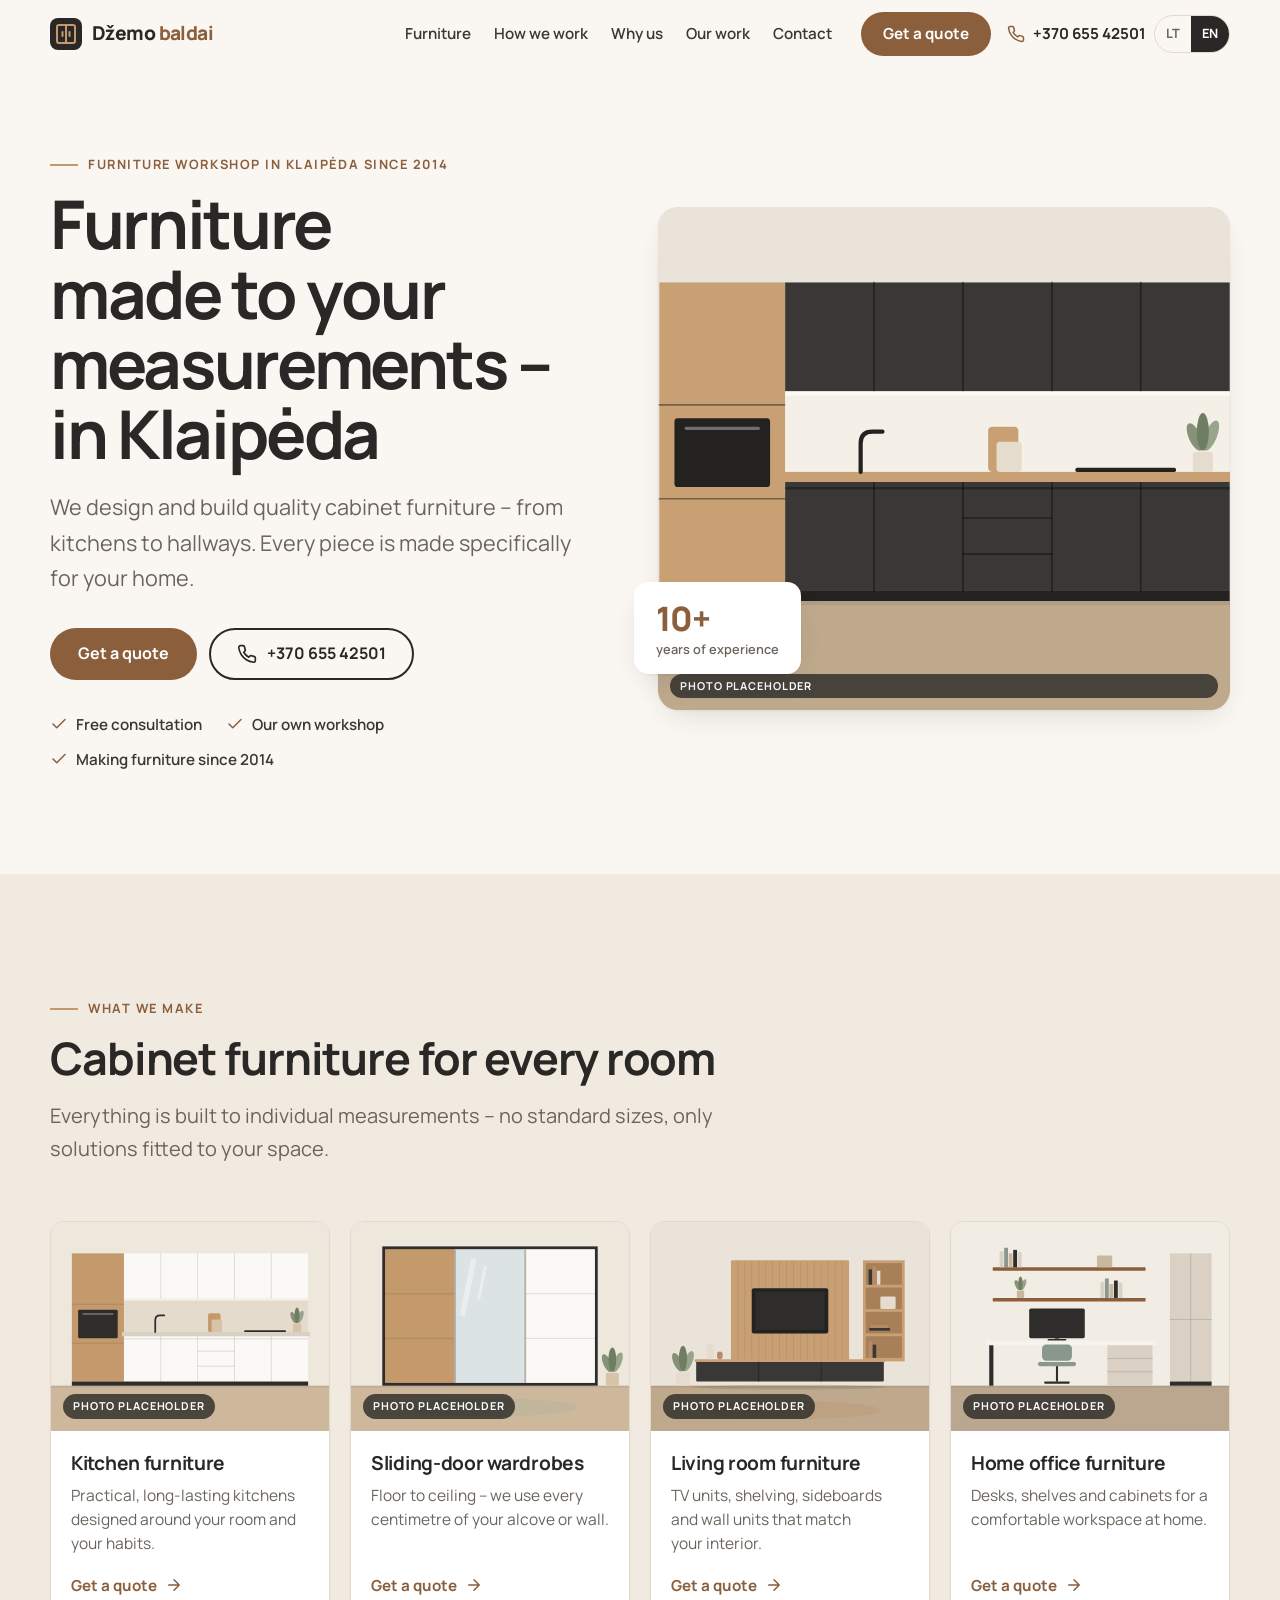
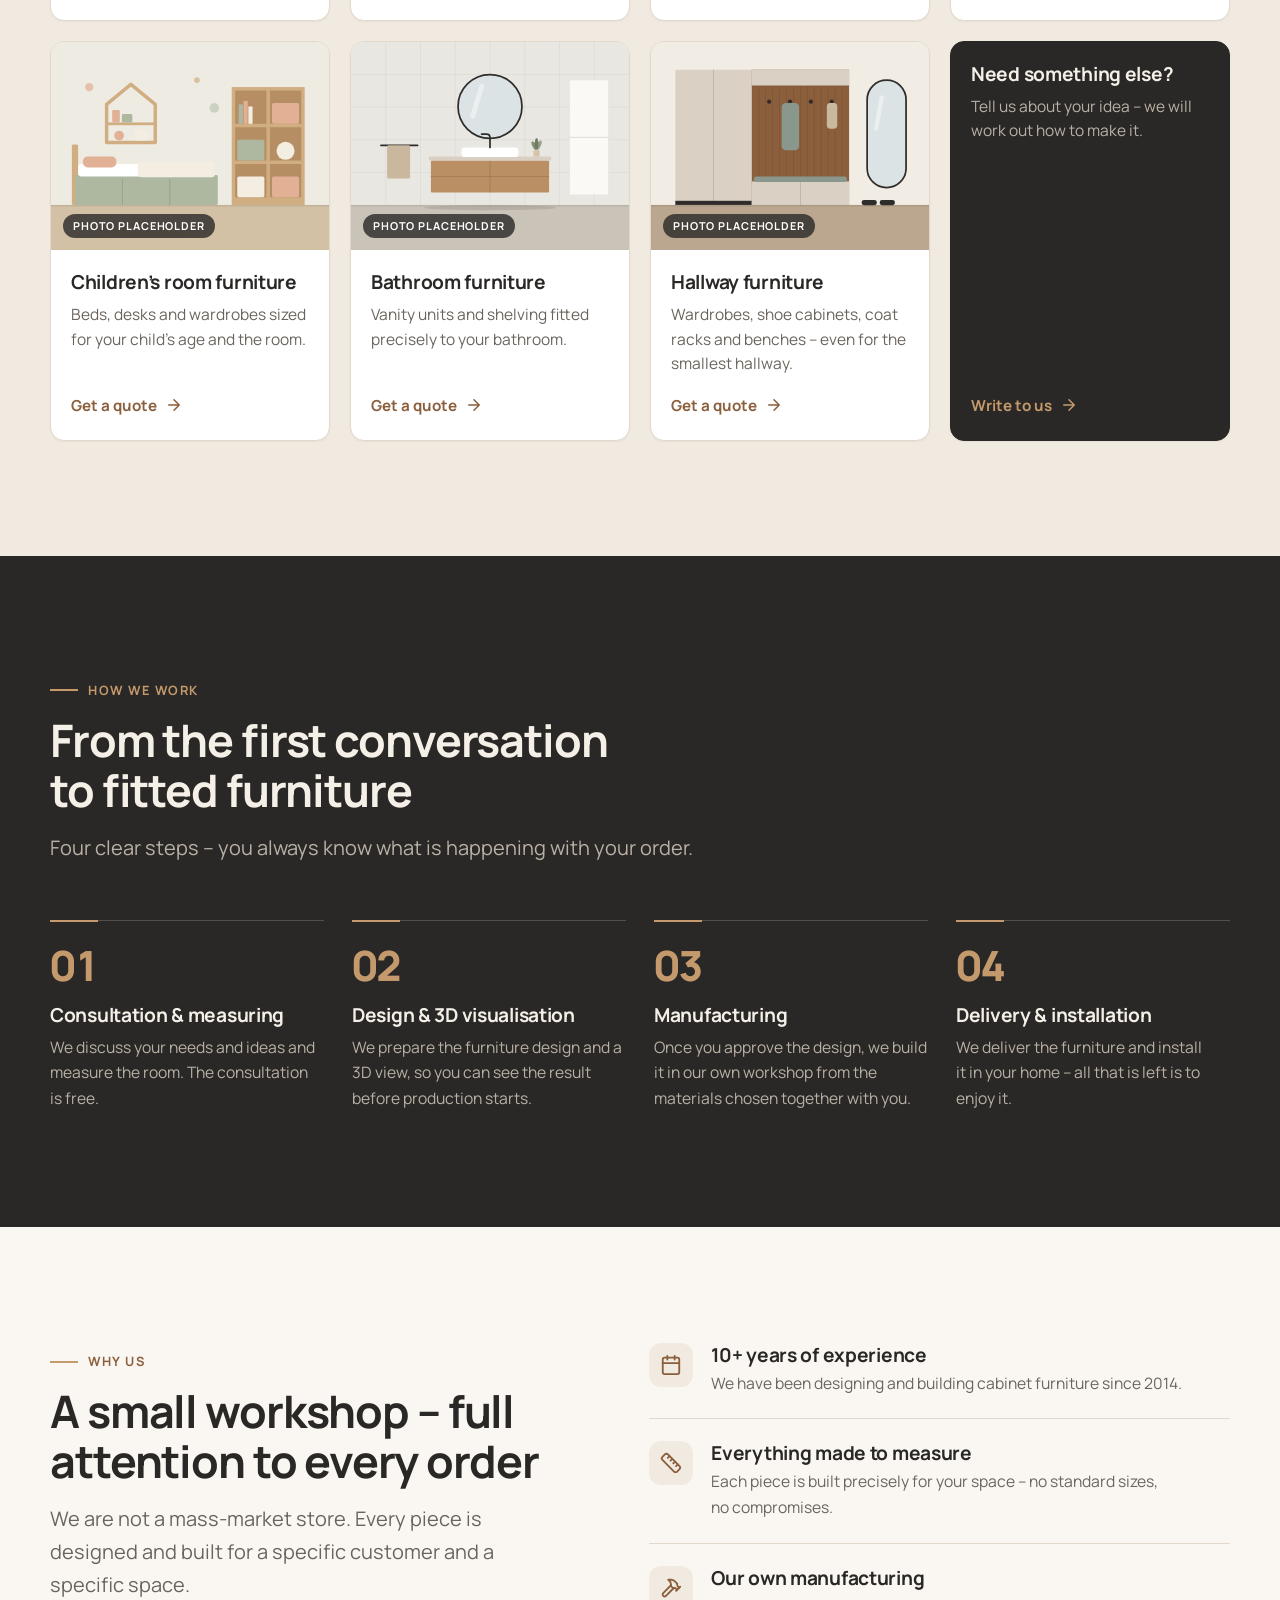
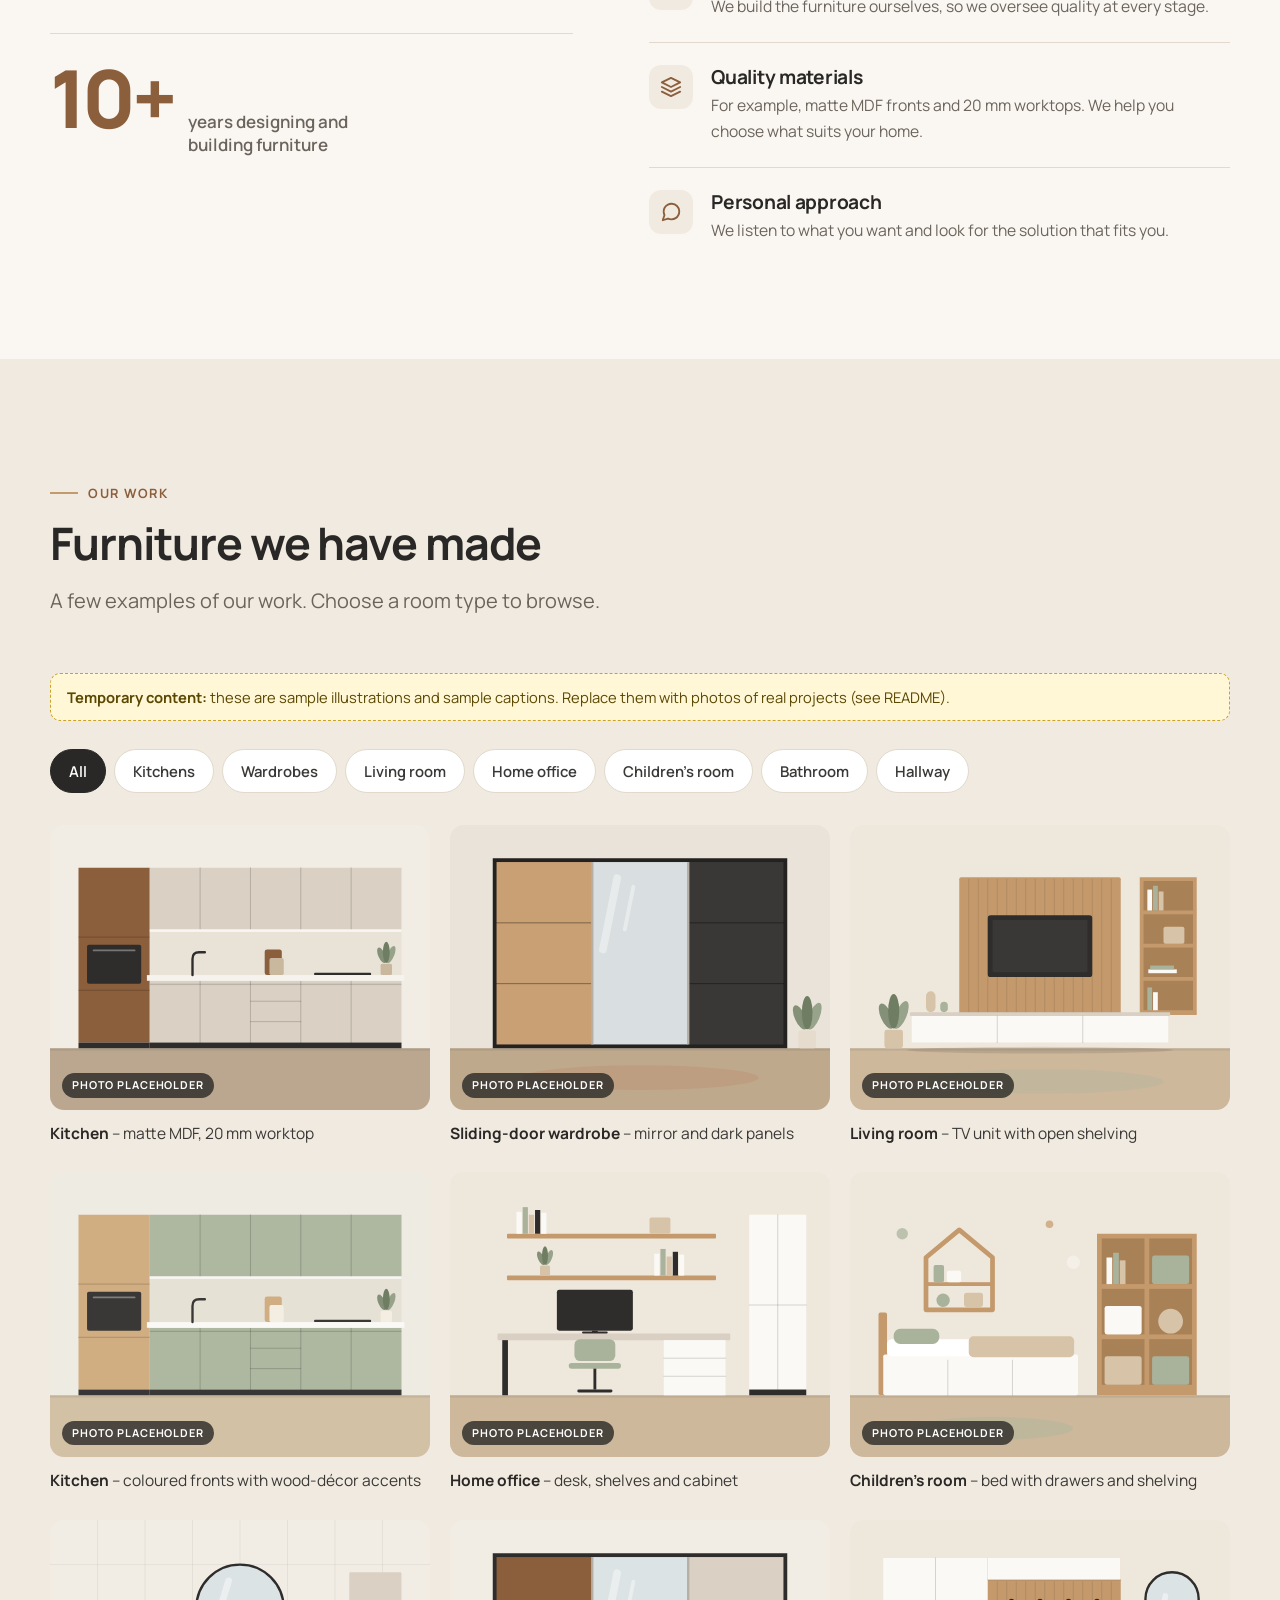
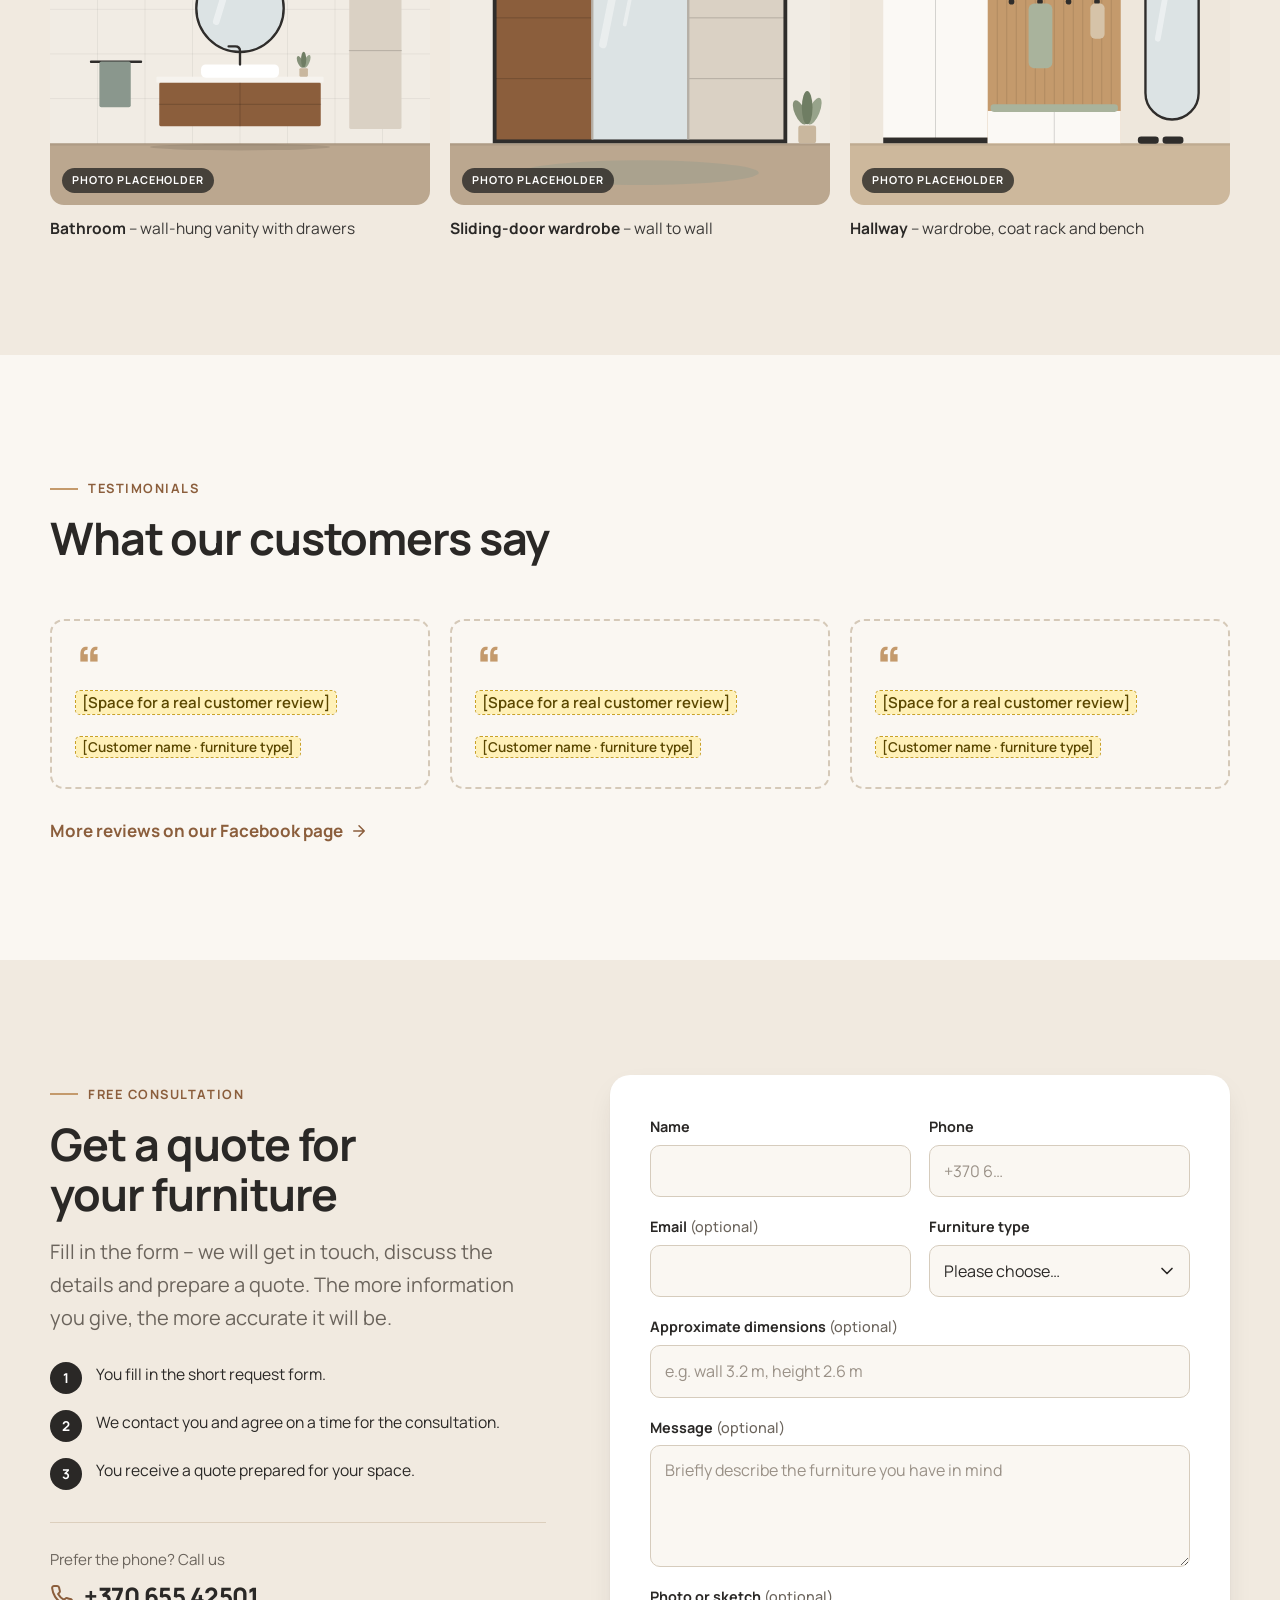
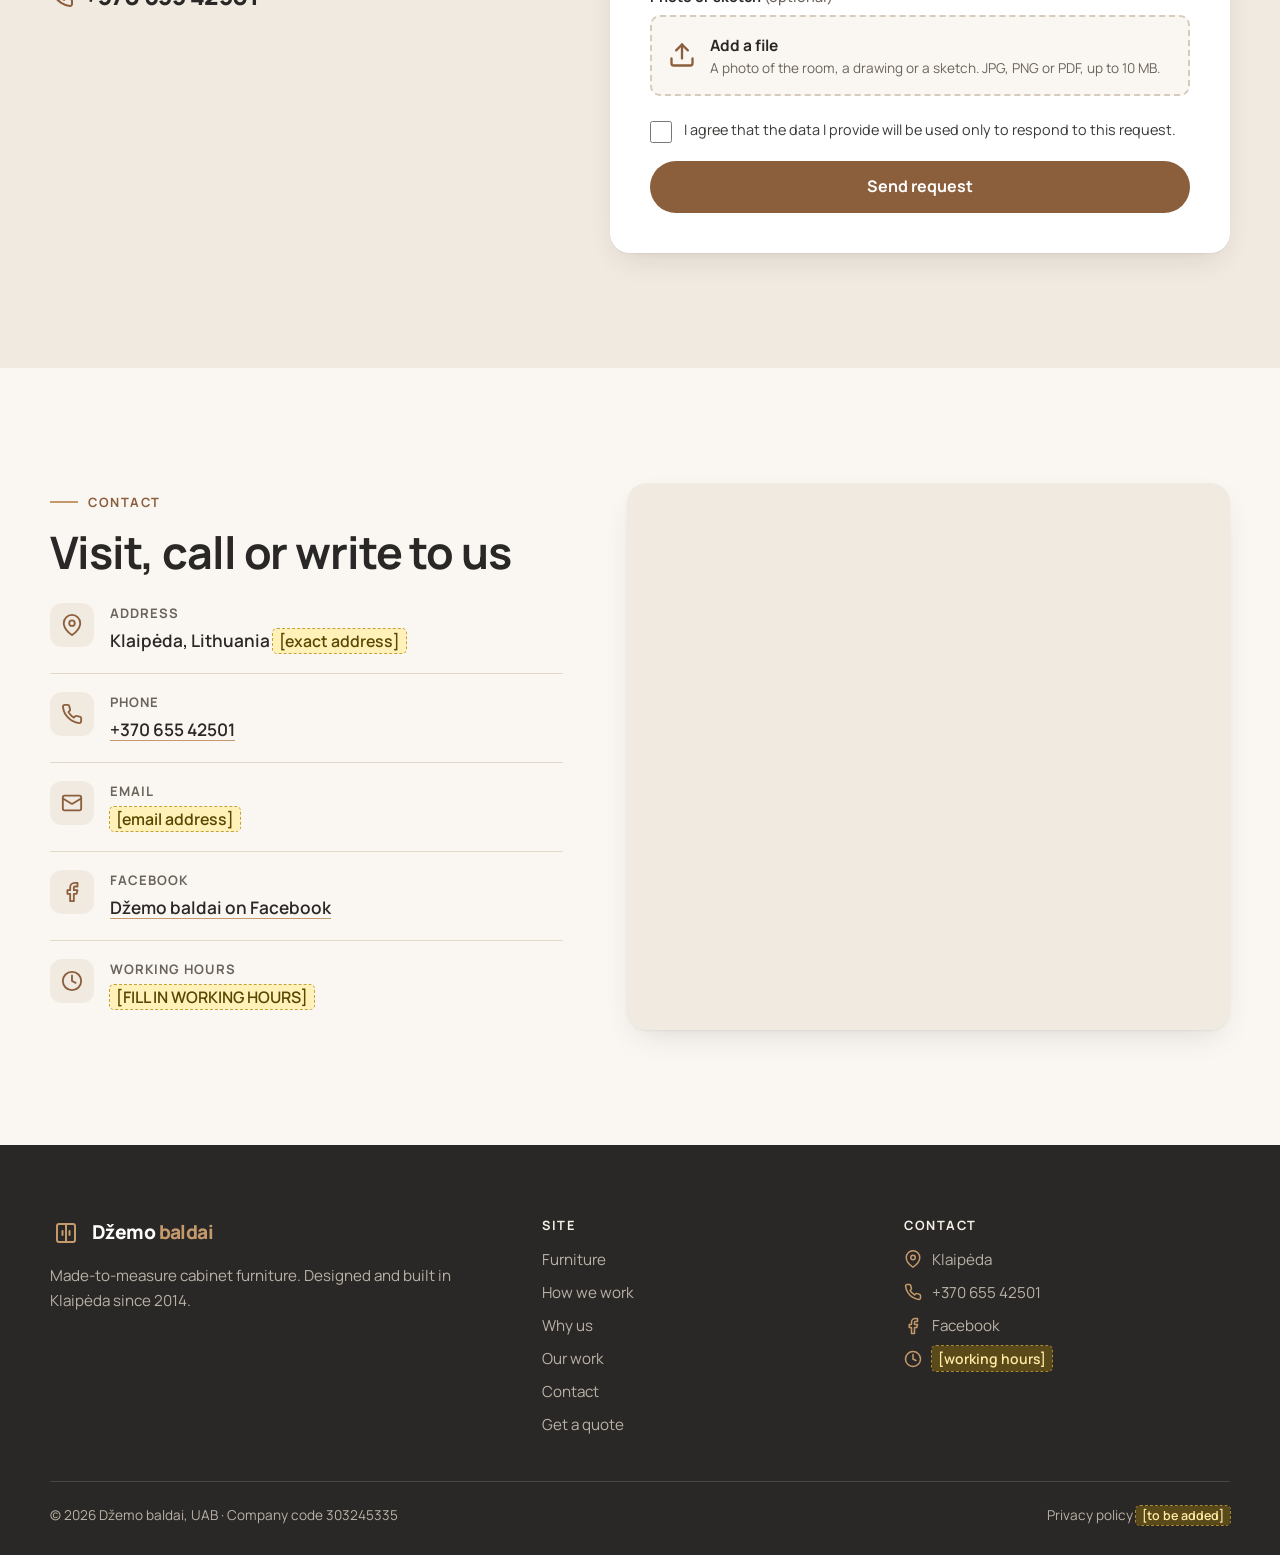
==== en/index.html @ 510f3b21 "Add Džemo baldai website (LT + EN) Static one-page site: hero, furniture categories, process, galler" ====
<!doctype html>
<html lang="en">
<head>
  <meta charset="utf-8">
  <meta name="viewport" content="width=device-width, initial-scale=1, viewport-fit=cover">
  <title>Džemo baldai – custom-made furniture in Klaipėda</title>
  <meta name="description" content="We design and build made-to-measure cabinet furniture in Klaipėda, Lithuania, since 2014: kitchens, sliding-door wardrobes and more. Free consultation.">
  <meta name="keywords" content="custom furniture Klaipėda, made-to-measure furniture Klaipėda, kitchen furniture Klaipėda, sliding-door wardrobes, cabinet furniture Lithuania, Džemo baldai">
  <meta name="theme-color" content="#faf7f2">
  <meta name="format-detection" content="telephone=no">

  <!-- TODO: turint domeną, atkomentuokite ir įrašykite tikrą adresą:
  <link rel="canonical" href="https://www.JUSU-DOMENAS.lt/en/">
  <link rel="alternate" hreflang="lt" href="https://www.JUSU-DOMENAS.lt/">
  <link rel="alternate" hreflang="en" href="https://www.JUSU-DOMENAS.lt/en/">
  <meta property="og:url" content="https://www.JUSU-DOMENAS.lt/en/">
  <meta property="og:image" content="https://www.JUSU-DOMENAS.lt/assets/img/og.jpg">
  -->
  <meta property="og:type" content="website">
  <meta property="og:locale" content="en_GB">
  <meta property="og:site_name" content="Džemo baldai">
  <meta property="og:title" content="Džemo baldai – custom-made furniture in Klaipėda">
  <meta property="og:description" content="We design and build made-to-measure cabinet furniture in Klaipėda, Lithuania, since 2014: kitchens, sliding-door wardrobes and more. Free consultation.">

  <link rel="icon" href="../favicon.svg" type="image/svg+xml">
  <link rel="preload" href="../assets/fonts/manrope-latin-wght-normal.woff2" as="font" type="font/woff2" crossorigin>
  <link rel="stylesheet" href="../assets/css/style.css">

  <script type="application/ld+json">
{
  "@context": "https://schema.org",
  "@type": "LocalBusiness",
  "name": "Džemo baldai",
  "legalName": "Džemo baldai, UAB",
  "description": "We design and build made-to-measure cabinet furniture in Klaipėda, Lithuania, since 2014: kitchens, sliding-door wardrobes and more. Free consultation.",
  "foundingDate": "2014",
  "telephone": "+37065542501",
  "address": {
    "@type": "PostalAddress",
    "addressLocality": "Klaipėda",
    "addressCountry": "LT"
  },
  "areaServed": "Klaipėda",
  "sameAs": [
    "https://www.facebook.com/FACEBOOK-PUSLAPIS"
  ]
}
  </script>
</head>
<body>
<a class="skip-link" href="#turinys">Skip to content</a>
<svg width="0" height="0" style="position:absolute" aria-hidden="true">
  <symbol id="i-phone" viewBox="0 0 24 24" fill="none" stroke="currentColor" stroke-width="2" stroke-linecap="round" stroke-linejoin="round"><path d="M22 16.92v3a2 2 0 0 1-2.18 2 19.79 19.79 0 0 1-8.63-3.07 19.5 19.5 0 0 1-6-6 19.79 19.79 0 0 1-3.07-8.67A2 2 0 0 1 4.11 2h3a2 2 0 0 1 2 1.72 12.84 12.84 0 0 0 .7 2.81 2 2 0 0 1-.45 2.11L8.09 9.91a16 16 0 0 0 6 6l1.27-1.27a2 2 0 0 1 2.11-.45 12.84 12.84 0 0 0 2.81.7A2 2 0 0 1 22 16.92z"/></symbol>
  <symbol id="i-arrow" viewBox="0 0 24 24" fill="none" stroke="currentColor" stroke-width="2" stroke-linecap="round" stroke-linejoin="round"><path d="M5 12h14M12 5l7 7-7 7"/></symbol>
  <symbol id="i-check" viewBox="0 0 24 24" fill="none" stroke="currentColor" stroke-width="2" stroke-linecap="round" stroke-linejoin="round"><path d="M20 6 9 17l-5-5"/></symbol>
  <symbol id="i-menu" viewBox="0 0 24 24" fill="none" stroke="currentColor" stroke-width="2" stroke-linecap="round" stroke-linejoin="round"><path d="M3 6h18M3 12h18M3 18h18"/></symbol>
  <symbol id="i-close" viewBox="0 0 24 24" fill="none" stroke="currentColor" stroke-width="2" stroke-linecap="round" stroke-linejoin="round"><path d="M18 6 6 18M6 6l12 12"/></symbol>
  <symbol id="i-pin" viewBox="0 0 24 24" fill="none" stroke="currentColor" stroke-width="2" stroke-linecap="round" stroke-linejoin="round"><path d="M21 10c0 7-9 13-9 13s-9-6-9-13a9 9 0 0 1 18 0z"/><circle cx="12" cy="10" r="3"/></symbol>
  <symbol id="i-clock" viewBox="0 0 24 24" fill="none" stroke="currentColor" stroke-width="2" stroke-linecap="round" stroke-linejoin="round"><circle cx="12" cy="12" r="10"/><path d="M12 6v6l4 2"/></symbol>
  <symbol id="i-mail" viewBox="0 0 24 24" fill="none" stroke="currentColor" stroke-width="2" stroke-linecap="round" stroke-linejoin="round"><rect x="2" y="4" width="20" height="16" rx="2"/><path d="m22 7-10 6L2 7"/></symbol>
  <symbol id="i-facebook" viewBox="0 0 24 24" fill="none" stroke="currentColor" stroke-width="2" stroke-linecap="round" stroke-linejoin="round"><path d="M18 2h-3a5 5 0 0 0-5 5v3H7v4h3v8h4v-8h3l1-4h-4V7a1 1 0 0 1 1-1h3z"/></symbol>
  <symbol id="i-ruler" viewBox="0 0 24 24" fill="none" stroke="currentColor" stroke-width="2" stroke-linecap="round" stroke-linejoin="round"><path d="M21.3 15.3a2.4 2.4 0 0 1 0 3.4l-2.6 2.6a2.4 2.4 0 0 1-3.4 0L2.7 8.7a2.41 2.41 0 0 1 0-3.4l2.6-2.6a2.41 2.41 0 0 1 3.4 0Z"/><path d="m14.5 12.5 2-2M11.5 9.5l2-2M8.5 6.5l2-2M17.5 15.5l2-2"/></symbol>
  <symbol id="i-calendar" viewBox="0 0 24 24" fill="none" stroke="currentColor" stroke-width="2" stroke-linecap="round" stroke-linejoin="round"><rect x="3" y="4" width="18" height="18" rx="2"/><path d="M16 2v4M8 2v4M3 10h18"/></symbol>
  <symbol id="i-hammer" viewBox="0 0 24 24" fill="none" stroke="currentColor" stroke-width="2" stroke-linecap="round" stroke-linejoin="round"><path d="m15 12-8.5 8.5a2.12 2.12 0 1 1-3-3L12 9"/><path d="M17.64 15 22 10.64"/><path d="m20.91 11.7-1.25-1.25c-.6-.6-.93-1.4-.93-2.25v-.86L16.01 4.6a5.56 5.56 0 0 0-3.94-1.64H9l.92.82A6.18 6.18 0 0 1 12 8.4v1.56l2 2h2.47l2.26 1.91"/></symbol>
  <symbol id="i-layers" viewBox="0 0 24 24" fill="none" stroke="currentColor" stroke-width="2" stroke-linecap="round" stroke-linejoin="round"><path d="m12 2 10 5-10 5L2 7z"/><path d="m2 17 10 5 10-5"/><path d="m2 12 10 5 10-5"/></symbol>
  <symbol id="i-chat" viewBox="0 0 24 24" fill="none" stroke="currentColor" stroke-width="2" stroke-linecap="round" stroke-linejoin="round"><path d="M21 11.5a8.38 8.38 0 0 1-.9 3.8 8.5 8.5 0 0 1-7.6 4.7 8.38 8.38 0 0 1-3.8-.9L3 21l1.9-5.7a8.38 8.38 0 0 1-.9-3.8 8.5 8.5 0 0 1 4.7-7.6 8.38 8.38 0 0 1 3.8-.9h.5a8.48 8.48 0 0 1 8 8v.5z"/></symbol>
  <symbol id="i-upload" viewBox="0 0 24 24" fill="none" stroke="currentColor" stroke-width="2" stroke-linecap="round" stroke-linejoin="round"><path d="M21 15v4a2 2 0 0 1-2 2H5a2 2 0 0 1-2-2v-4"/><path d="m17 8-5-5-5 5"/><path d="M12 3v12"/></symbol>
</svg>

<header class="header">
  <div class="container header__inner">
    <a class="brand" href="#" aria-label="Džemo baldai – home"><svg viewBox="0 0 32 32" aria-hidden="true"><rect width="32" height="32" rx="8" fill="#2a2826"/><rect x="7" y="7" width="18" height="18" rx="2" fill="none" stroke="#c49a6c" stroke-width="2"/><path d="M16 7v18M12.5 14v4M19.5 14v4" stroke="#c49a6c" stroke-width="2" stroke-linecap="round"/></svg><span>Džemo <span>baldai</span></span></a>

    <nav class="nav" id="nav" aria-label="Menu">
      <ul>
          <li><a href="#baldai">Furniture</a></li>
          <li><a href="#procesas">How we work</a></li>
          <li><a href="#kodel-mes">Why us</a></li>
          <li><a href="#darbai">Our work</a></li>
          <li><a href="#kontaktai">Contact</a></li>
          <li><a class="btn btn--primary btn--sm" href="#uzklausa">Get a quote</a></li>
      </ul>
    </nav>

    <div class="header__tools">
      <a class="header__phone" href="tel:+37065542501"><svg aria-hidden="true"><use href="#i-phone"/></svg>+370 655 42501</a>
      <div class="lang" role="group" aria-label="Language">
        <a href="../index.html" lang="lt" hreflang="lt">LT</a>
        <a href="index.html" lang="en" hreflang="en" aria-current="true">EN</a>
      </div>
      <button class="nav-toggle" type="button" aria-controls="nav" aria-expanded="false" aria-label="Menu">
        <svg class="icon-open" aria-hidden="true"><use href="#i-menu"/></svg>
        <svg class="icon-close" aria-hidden="true"><use href="#i-close"/></svg>
      </button>
    </div>
  </div>
</header>

<main id="turinys">

  <!-- 1. HERO -->
  <section class="hero">
    <div class="container hero__grid">
      <div class="hero__text">
        <p class="eyebrow">Furniture workshop in Klaipėda since 2014</p>
        <h1>Furniture made to your measurements&nbsp;– in Klaipėda</h1>
        <p class="lead">We design and build quality cabinet furniture – from kitchens to hallways. Every piece is made specifically for your home.</p>
        <div class="hero__cta">
          <a class="btn btn--primary" href="#uzklausa">Get a quote</a>
          <a class="btn btn--ghost" href="tel:+37065542501"><svg aria-hidden="true"><use href="#i-phone"/></svg>+370 655 42501</a>
        </div>
        <ul class="hero__points">
            <li><svg aria-hidden="true"><use href="#i-check"/></svg>Free consultation</li>
            <li><svg aria-hidden="true"><use href="#i-check"/></svg>Our own workshop</li>
            <li><svg aria-hidden="true"><use href="#i-check"/></svg>Making furniture since 2014</li>
        </ul>
      </div>
      <div class="hero__media">
        <!-- TODO: pakeiskite tikra nuotrauka, pvz. assets/img/hero.jpg (rekomenduojama ~1600 px pločio, WebP arba JPG) -->
        <div class="media"><img src="../assets/img/hero.svg" alt="Custom-made kitchen furniture" width="800" height="600" fetchpriority="high"></div>
        <div class="hero__badge"><strong>10+</strong><span>years of experience</span></div>
      </div>
    </div>
  </section>

  <!-- 2. KĄ GAMINAME -->
  <section class="section section--sand" id="baldai">
    <div class="container">
      <div class="section-head">
        <p class="eyebrow">What we make</p>
        <h2>Cabinet furniture for every room</h2>
        <p class="lead">Everything is built to individual measurements – no standard sizes, only solutions fitted to your space.</p>
      </div>
      <ul class="cards">
        <li class="card">
          <div class="media"><img src="../assets/img/virtuve.svg" alt="Kitchen furniture" width="800" height="600" loading="lazy" decoding="async"></div>
          <div class="card__body">
            <h3><a class="card__link" href="#uzklausa" data-type="Kitchen furniture">Kitchen furniture</a></h3>
            <p>Practical, long-lasting kitchens designed around your room and your habits.</p>
            <span class="link-arrow">Get a quote <svg aria-hidden="true"><use href="#i-arrow"/></svg></span>
          </div>
        </li>
        <li class="card">
          <div class="media"><img src="../assets/img/spinta.svg" alt="Sliding-door wardrobes" width="800" height="600" loading="lazy" decoding="async"></div>
          <div class="card__body">
            <h3><a class="card__link" href="#uzklausa" data-type="Sliding-door wardrobes">Sliding-door wardrobes</a></h3>
            <p>Floor to ceiling – we use every centimetre of your alcove or wall.</p>
            <span class="link-arrow">Get a quote <svg aria-hidden="true"><use href="#i-arrow"/></svg></span>
          </div>
        </li>
        <li class="card">
          <div class="media"><img src="../assets/img/svetaine.svg" alt="Living room furniture" width="800" height="600" loading="lazy" decoding="async"></div>
          <div class="card__body">
            <h3><a class="card__link" href="#uzklausa" data-type="Living room furniture">Living room furniture</a></h3>
            <p>TV units, shelving, sideboards and wall units that match your interior.</p>
            <span class="link-arrow">Get a quote <svg aria-hidden="true"><use href="#i-arrow"/></svg></span>
          </div>
        </li>
        <li class="card">
          <div class="media"><img src="../assets/img/darbo-kambarys.svg" alt="Home office furniture" width="800" height="600" loading="lazy" decoding="async"></div>
          <div class="card__body">
            <h3><a class="card__link" href="#uzklausa" data-type="Home office furniture">Home office furniture</a></h3>
            <p>Desks, shelves and cabinets for a comfortable workspace at home.</p>
            <span class="link-arrow">Get a quote <svg aria-hidden="true"><use href="#i-arrow"/></svg></span>
          </div>
        </li>
        <li class="card">
          <div class="media"><img src="../assets/img/vaiko-kambarys.svg" alt="Children’s room furniture" width="800" height="600" loading="lazy" decoding="async"></div>
          <div class="card__body">
            <h3><a class="card__link" href="#uzklausa" data-type="Children’s room furniture">Children’s room furniture</a></h3>
            <p>Beds, desks and wardrobes sized for your child’s age and the room.</p>
            <span class="link-arrow">Get a quote <svg aria-hidden="true"><use href="#i-arrow"/></svg></span>
          </div>
        </li>
        <li class="card">
          <div class="media"><img src="../assets/img/vonia.svg" alt="Bathroom furniture" width="800" height="600" loading="lazy" decoding="async"></div>
          <div class="card__body">
            <h3><a class="card__link" href="#uzklausa" data-type="Bathroom furniture">Bathroom furniture</a></h3>
            <p>Vanity units and shelving fitted precisely to your bathroom.</p>
            <span class="link-arrow">Get a quote <svg aria-hidden="true"><use href="#i-arrow"/></svg></span>
          </div>
        </li>
        <li class="card">
          <div class="media"><img src="../assets/img/prieskambaris.svg" alt="Hallway furniture" width="800" height="600" loading="lazy" decoding="async"></div>
          <div class="card__body">
            <h3><a class="card__link" href="#uzklausa" data-type="Hallway furniture">Hallway furniture</a></h3>
            <p>Wardrobes, shoe cabinets, coat racks and benches – even for the smallest hallway.</p>
            <span class="link-arrow">Get a quote <svg aria-hidden="true"><use href="#i-arrow"/></svg></span>
          </div>
        </li>
        <li class="card card--cta">
          <div class="card__body">
            <h3><a class="card__link" href="#uzklausa" data-type="Other">Need something else?</a></h3>
            <p>Tell us about your idea – we will work out how to make it.</p>
            <span class="link-arrow">Write to us <svg aria-hidden="true"><use href="#i-arrow"/></svg></span>
          </div>
        </li>
      </ul>
    </div>
  </section>

  <!-- 3. KAIP DIRBAME -->
  <section class="section section--dark" id="procesas">
    <div class="container">
      <div class="section-head">
        <p class="eyebrow">How we work</p>
        <h2>From the first conversation to fitted furniture</h2>
        <p class="lead">Four clear steps – you always know what is happening with your order.</p>
      </div>
      <ol class="steps">
        <li class="step">
          <div class="step__num" aria-hidden="true">01</div>
          <h3>Consultation & measuring</h3>
          <p>We discuss your needs and ideas and measure the room. The consultation is free.</p>
        </li>
        <li class="step">
          <div class="step__num" aria-hidden="true">02</div>
          <h3>Design & 3D visualisation</h3>
          <p>We prepare the furniture design and a 3D view, so you can see the result before production starts.</p>
        </li>
        <li class="step">
          <div class="step__num" aria-hidden="true">03</div>
          <h3>Manufacturing</h3>
          <p>Once you approve the design, we build it in our own workshop from the materials chosen together with you.</p>
        </li>
        <li class="step">
          <div class="step__num" aria-hidden="true">04</div>
          <h3>Delivery & installation</h3>
          <p>We deliver the furniture and install it in your home – all that is left is to enjoy it.</p>
        </li>
      </ol>
    </div>
  </section>

  <!-- 4. KODĖL MES -->
  <section class="section" id="kodel-mes">
    <div class="container why">
      <div class="why__intro">
        <p class="eyebrow">Why us</p>
        <h2>A small workshop&nbsp;– full attention to every order</h2>
        <p class="lead">We are not a mass-market store. Every piece is designed and built for a specific customer and a specific space.</p>
        <p class="why__stat"><strong>10+</strong><span>years designing and building furniture</span></p>
      </div>
      <ul class="features">
          <li class="feature">
            <span class="feature__icon"><svg aria-hidden="true"><use href="#i-calendar"/></svg></span>
            <h3>10+ years of experience</h3>
            <p>We have been designing and building cabinet furniture since 2014.</p>
          </li>
          <li class="feature">
            <span class="feature__icon"><svg aria-hidden="true"><use href="#i-ruler"/></svg></span>
            <h3>Everything made to measure</h3>
            <p>Each piece is built precisely for your space – no standard sizes, no compromises.</p>
          </li>
          <li class="feature">
            <span class="feature__icon"><svg aria-hidden="true"><use href="#i-hammer"/></svg></span>
            <h3>Our own manufacturing</h3>
            <p>We build the furniture ourselves, so we oversee quality at every stage.</p>
          </li>
          <li class="feature">
            <span class="feature__icon"><svg aria-hidden="true"><use href="#i-layers"/></svg></span>
            <h3>Quality materials</h3>
            <p>For example, matte MDF fronts and 20 mm worktops. We help you choose what suits your home.</p>
          </li>
          <li class="feature">
            <span class="feature__icon"><svg aria-hidden="true"><use href="#i-chat"/></svg></span>
            <h3>Personal approach</h3>
            <p>We listen to what you want and look for the solution that fits you.</p>
          </li>
      </ul>
    </div>
  </section>

  <!-- 5. DARBAI -->
  <section class="section section--sand" id="darbai">
    <div class="container">
      <div class="section-head">
        <p class="eyebrow">Our work</p>
        <h2>Furniture we have made</h2>
        <p class="lead">A few examples of our work. Choose a room type to browse.</p>
      </div>
      <!-- TODO: ištrinkite šį pranešimą, kai įkelsite tikras nuotraukas -->
      <p class="todo-note"><strong>Temporary content:</strong> these are sample illustrations and sample captions. Replace them with photos of real projects (see README).</p>
      <div class="filters" role="group" aria-label="Filter projects by room type">
        <button class="filter" type="button" data-filter="all" aria-pressed="true">All</button>
        <button class="filter" type="button" data-filter="virtuve" aria-pressed="false">Kitchens</button>
        <button class="filter" type="button" data-filter="spinta" aria-pressed="false">Wardrobes</button>
        <button class="filter" type="button" data-filter="svetaine" aria-pressed="false">Living room</button>
        <button class="filter" type="button" data-filter="darbo-kambarys" aria-pressed="false">Home office</button>
        <button class="filter" type="button" data-filter="vaiko-kambarys" aria-pressed="false">Children’s room</button>
        <button class="filter" type="button" data-filter="vonia" aria-pressed="false">Bathroom</button>
        <button class="filter" type="button" data-filter="prieskambaris" aria-pressed="false">Hallway</button>
      </div>
      <div class="works">
        <figure class="work" data-cat="virtuve">
          <button class="media work__btn" type="button" aria-label="Enlarge photo: Kitchen">
            <img src="../assets/img/portfolio/virtuve-1.svg" alt="Kitchen – matte MDF, 20 mm worktop" width="800" height="600" loading="lazy" decoding="async">
          </button>
          <figcaption><strong>Kitchen</strong> – matte MDF, 20 mm worktop</figcaption>
        </figure>
        <figure class="work" data-cat="spinta">
          <button class="media work__btn" type="button" aria-label="Enlarge photo: Sliding-door wardrobe">
            <img src="../assets/img/portfolio/spinta-1.svg" alt="Sliding-door wardrobe – mirror and dark panels" width="800" height="600" loading="lazy" decoding="async">
          </button>
          <figcaption><strong>Sliding-door wardrobe</strong> – mirror and dark panels</figcaption>
        </figure>
        <figure class="work" data-cat="svetaine">
          <button class="media work__btn" type="button" aria-label="Enlarge photo: Living room">
            <img src="../assets/img/portfolio/svetaine-1.svg" alt="Living room – TV unit with open shelving" width="800" height="600" loading="lazy" decoding="async">
          </button>
          <figcaption><strong>Living room</strong> – TV unit with open shelving</figcaption>
        </figure>
        <figure class="work" data-cat="virtuve">
          <button class="media work__btn" type="button" aria-label="Enlarge photo: Kitchen">
            <img src="../assets/img/portfolio/virtuve-2.svg" alt="Kitchen – coloured fronts with wood-décor accents" width="800" height="600" loading="lazy" decoding="async">
          </button>
          <figcaption><strong>Kitchen</strong> – coloured fronts with wood-décor accents</figcaption>
        </figure>
        <figure class="work" data-cat="darbo-kambarys">
          <button class="media work__btn" type="button" aria-label="Enlarge photo: Home office">
            <img src="../assets/img/portfolio/darbo-kambarys-1.svg" alt="Home office – desk, shelves and cabinet" width="800" height="600" loading="lazy" decoding="async">
          </button>
          <figcaption><strong>Home office</strong> – desk, shelves and cabinet</figcaption>
        </figure>
        <figure class="work" data-cat="vaiko-kambarys">
          <button class="media work__btn" type="button" aria-label="Enlarge photo: Children’s room">
            <img src="../assets/img/portfolio/vaiko-kambarys-1.svg" alt="Children’s room – bed with drawers and shelving" width="800" height="600" loading="lazy" decoding="async">
          </button>
          <figcaption><strong>Children’s room</strong> – bed with drawers and shelving</figcaption>
        </figure>
        <figure class="work" data-cat="vonia">
          <button class="media work__btn" type="button" aria-label="Enlarge photo: Bathroom">
            <img src="../assets/img/portfolio/vonia-1.svg" alt="Bathroom – wall-hung vanity with drawers" width="800" height="600" loading="lazy" decoding="async">
          </button>
          <figcaption><strong>Bathroom</strong> – wall-hung vanity with drawers</figcaption>
        </figure>
        <figure class="work" data-cat="spinta">
          <button class="media work__btn" type="button" aria-label="Enlarge photo: Sliding-door wardrobe">
            <img src="../assets/img/portfolio/spinta-2.svg" alt="Sliding-door wardrobe – wall to wall" width="800" height="600" loading="lazy" decoding="async">
          </button>
          <figcaption><strong>Sliding-door wardrobe</strong> – wall to wall</figcaption>
        </figure>
        <figure class="work" data-cat="prieskambaris">
          <button class="media work__btn" type="button" aria-label="Enlarge photo: Hallway">
            <img src="../assets/img/portfolio/prieskambaris-1.svg" alt="Hallway – wardrobe, coat rack and bench" width="800" height="600" loading="lazy" decoding="async">
          </button>
          <figcaption><strong>Hallway</strong> – wardrobe, coat rack and bench</figcaption>
        </figure>
      </div>
      <p class="works__empty" hidden></p>
    </div>
  </section>

  <!-- 6. ATSILIEPIMAI (vietos tikriems atsiliepimams – neišgalvokite) -->
  <section class="section" id="atsiliepimai">
    <div class="container">
      <div class="section-head">
        <p class="eyebrow">Testimonials</p>
        <h2>What our customers say</h2>
      </div>
      <ul class="quotes">
        <li class="quote quote--placeholder">
          <div class="quote__mark" aria-hidden="true">“</div>
          <blockquote><span class="todo">[Space for a real customer review]</span></blockquote>
          <footer><span class="todo">[Customer name · furniture type]</span></footer>
        </li>
        <li class="quote quote--placeholder">
          <div class="quote__mark" aria-hidden="true">“</div>
          <blockquote><span class="todo">[Space for a real customer review]</span></blockquote>
          <footer><span class="todo">[Customer name · furniture type]</span></footer>
        </li>
        <li class="quote quote--placeholder">
          <div class="quote__mark" aria-hidden="true">“</div>
          <blockquote><span class="todo">[Space for a real customer review]</span></blockquote>
          <footer><span class="todo">[Customer name · furniture type]</span></footer>
        </li>
      </ul>
      <p class="quotes__more"><a class="link-arrow" href="https://www.facebook.com/FACEBOOK-PUSLAPIS" target="_blank" rel="noopener">More reviews on our Facebook page <svg aria-hidden="true"><use href="#i-arrow"/></svg></a></p>
    </div>
  </section>

  <!-- 7. UŽKLAUSOS FORMA -->
  <section class="section section--sand" id="uzklausa">
    <div class="container quote-section">
      <div class="quote-aside">
        <p class="eyebrow">Free consultation</p>
        <h2>Get a quote for your furniture</h2>
        <p class="lead">Fill in the form – we will get in touch, discuss the details and prepare a quote. The more information you give, the more accurate it will be.</p>
        <ol>
            <li>You fill in the short request form.</li>
            <li>We contact you and agree on a time for the consultation.</li>
            <li>You receive a quote prepared for your space.</li>
        </ol>
        <p class="quote-aside__call"><span>Prefer the phone? Call us</span><a href="tel:+37065542501"><svg aria-hidden="true"><use href="#i-phone"/></svg>+370 655 42501</a></p>
      </div>

      <!-- Formos siuntimo adresas nustatomas faile assets/js/main.js (CONFIG.formEndpoint) -->
      <form class="form" id="quote-form" method="post" enctype="multipart/form-data">
        <div class="form__row">
          <div class="field">
            <label for="f-name">Name</label>
            <input id="f-name" name="name" type="text" autocomplete="name" required>
          </div>
          <div class="field">
            <label for="f-phone">Phone</label>
            <input id="f-phone" name="phone" type="tel" autocomplete="tel" inputmode="tel" placeholder="+370 6…" required>
          </div>
        </div>
        <div class="form__row">
          <div class="field">
            <label for="f-email">Email <span class="opt">(optional)</span></label>
            <input id="f-email" name="email" type="email" autocomplete="email">
          </div>
          <div class="field">
            <label for="f-type">Furniture type</label>
            <select id="f-type" name="furniture_type" required>
                <option value="">Please choose…</option>
                <option>Kitchen furniture</option>
                <option>Sliding-door wardrobes</option>
                <option>Living room furniture</option>
                <option>Home office furniture</option>
                <option>Children’s room furniture</option>
                <option>Bathroom furniture</option>
                <option>Hallway furniture</option>
                <option>Other</option>
            </select>
          </div>
        </div>
        <div class="field">
          <label for="f-dim">Approximate dimensions <span class="opt">(optional)</span></label>
          <input id="f-dim" name="dimensions" type="text" placeholder="e.g. wall 3.2 m, height 2.6 m">
        </div>
        <div class="field">
          <label for="f-msg">Message <span class="opt">(optional)</span></label>
          <textarea id="f-msg" name="message" rows="4" placeholder="Briefly describe the furniture you have in mind"></textarea>
        </div>
        <div class="field">
          <label for="f-file">Photo or sketch <span class="opt">(optional)</span></label>
          <div class="upload">
            <svg aria-hidden="true"><use href="#i-upload"/></svg>
            <div><strong>Add a file</strong><span>A photo of the room, a drawing or a sketch. JPG, PNG or PDF, up to 10 MB.</span></div>
            <input id="f-file" name="attachment" type="file" accept="image/*,.pdf" multiple>
          </div>
          <ul class="upload__list" aria-live="polite"></ul>
        </div>
        <label class="check">
          <input type="checkbox" name="consent" value="yes" required>
          <span>I agree that the data I provide will be used only to respond to this request.</span>
        </label>
        <div class="hp" aria-hidden="true"><label>Website <input type="text" name="website" tabindex="-1" autocomplete="off"></label></div>
        <button class="btn btn--primary" type="submit">Send request</button>
        <p class="form__status" role="status" aria-live="polite"></p>
      </form>
    </div>
  </section>

  <!-- 8. KONTAKTAI -->
  <section class="section" id="kontaktai">
    <div class="container contact">
      <div>
        <p class="eyebrow">Contact</p>
        <h2>Visit, call or write to us</h2>
        <dl class="contact__list">
          <div class="contact__item"><span class="contact__icon"><svg aria-hidden="true"><use href="#i-pin"/></svg></span><dt>Address</dt><dd>Klaipėda, Lithuania <span class="todo">[exact address]</span></dd></div>
          <div class="contact__item"><span class="contact__icon"><svg aria-hidden="true"><use href="#i-phone"/></svg></span><dt>Phone</dt><dd><a href="tel:+37065542501">+370 655 42501</a></dd></div>
          <div class="contact__item"><span class="contact__icon"><svg aria-hidden="true"><use href="#i-mail"/></svg></span><dt>Email</dt><dd><span class="todo">[email address]</span></dd></div>
          <!-- TODO: visur pakeiskite FACEBOOK-PUSLAPIS tikru puslapio adresu -->
          <div class="contact__item"><span class="contact__icon"><svg aria-hidden="true"><use href="#i-facebook"/></svg></span><dt>Facebook</dt><dd><a href="https://www.facebook.com/FACEBOOK-PUSLAPIS" target="_blank" rel="noopener">Džemo baldai on Facebook</a></dd></div>
          <div class="contact__item"><span class="contact__icon"><svg aria-hidden="true"><use href="#i-clock"/></svg></span><dt>Working hours</dt><dd><span class="todo">[FILL IN WORKING HOURS]</span></dd></div>
        </dl>
      </div>
      <div class="map">
        <!-- TODO: žinant tikslų adresą, pakeiskite q=Klaipėda į q=Gatvė+nr,+Klaipėda -->
        <iframe src="https://www.google.com/maps?q=Klaip%C4%97da&amp;z=12&amp;hl=en&amp;output=embed" title="Map: Klaipėda" loading="lazy" referrerpolicy="no-referrer-when-downgrade" allowfullscreen></iframe>
      </div>
    </div>
  </section>
</main>

<!-- 9. PORAŠTĖ -->
<footer class="footer">
  <div class="container">
    <div class="footer__grid">
      <div>
        <a class="brand" href="#" aria-label="Džemo baldai – home"><svg viewBox="0 0 32 32" aria-hidden="true"><rect width="32" height="32" rx="8" fill="#2a2826"/><rect x="7" y="7" width="18" height="18" rx="2" fill="none" stroke="#c49a6c" stroke-width="2"/><path d="M16 7v18M12.5 14v4M19.5 14v4" stroke="#c49a6c" stroke-width="2" stroke-linecap="round"/></svg><span>Džemo <span>baldai</span></span></a>
        <p>Made-to-measure cabinet furniture. Designed and built in Klaipėda since 2014.</p>
      </div>
      <div>
        <h3>Site</h3>
        <ul>
            <li><a href="#baldai">Furniture</a></li>
            <li><a href="#procesas">How we work</a></li>
            <li><a href="#kodel-mes">Why us</a></li>
            <li><a href="#darbai">Our work</a></li>
            <li><a href="#kontaktai">Contact</a></li>
            <li><a href="#uzklausa">Get a quote</a></li>
        </ul>
      </div>
      <div>
        <h3>Contact</h3>
        <ul class="footer__contact">
          <li><svg aria-hidden="true"><use href="#i-pin"/></svg>Klaipėda</li>
          <li><svg aria-hidden="true"><use href="#i-phone"/></svg><a href="tel:+37065542501">+370 655 42501</a></li>
          <li><svg aria-hidden="true"><use href="#i-facebook"/></svg><a href="https://www.facebook.com/FACEBOOK-PUSLAPIS" target="_blank" rel="noopener">Facebook</a></li>
          <li><svg aria-hidden="true"><use href="#i-clock"/></svg><span class="todo">[working hours]</span></li>
        </ul>
      </div>
    </div>
    <div class="footer__bottom">
      <p>© <span id="year">2026</span> Džemo baldai, UAB · Company code 303245335</p>
      <p>Privacy policy <span class="todo">[to be added]</span></p>
    </div>
  </div>
</footer>

<!-- Mobili juosta: skambutis ir užklausa -->
<div class="callbar">
  <a class="btn btn--dark btn--sm" href="tel:+37065542501" aria-label="Call +370 655 42501"><svg aria-hidden="true"><use href="#i-phone"/></svg>Call us</a>
  <a class="btn btn--primary btn--sm" href="#uzklausa">Get a quote</a>
</div>

<dialog class="lightbox" id="lightbox">
  <button class="lightbox__close" type="button" aria-label="Close"><svg aria-hidden="true"><use href="#i-close"/></svg></button>
  <img src="" alt="">
  <p></p>
</dialog>

<script src="../assets/js/main.js" defer></script>
</body>
</html>
---- assets/css/style.css ----
/* ==========================================================================
   Džemo baldai – stiliai
   Mobile-first. Spalvos ir dydžiai – kintamuosiuose (:root).
   ========================================================================== */

@font-face {
  font-family: "Manrope";
  font-style: normal;
  font-weight: 200 800;
  font-display: swap;
  src: url("../fonts/manrope-latin-ext-wght-normal.woff2") format("woff2");
  unicode-range: U+0100-02BA, U+02BD-02C5, U+02C7-02CC, U+02CE-02D7, U+02DD-02FF, U+0304, U+0308, U+0329, U+1D00-1DBF, U+1E00-1E9F, U+1EF2-1EFF, U+2020, U+20A0-20AB, U+20AD-20C0, U+2113, U+2C60-2C7F, U+A720-A7FF;
}
@font-face {
  font-family: "Manrope";
  font-style: normal;
  font-weight: 200 800;
  font-display: swap;
  src: url("../fonts/manrope-latin-wght-normal.woff2") format("woff2");
  unicode-range: U+0000-00FF, U+0131, U+0152-0153, U+02BB-02BC, U+02C6, U+02DA, U+02DC, U+0304, U+0308, U+0329, U+2000-206F, U+20AC, U+2122, U+2191, U+2193, U+2212, U+2215, U+FEFF, U+FFFD;
}

:root {
  --bg: #faf7f2;          /* šilta balta */
  --surface: #ffffff;
  --sand: #f1eae0;        /* šviesi smėlio */
  --line: #e2d9cc;
  --oak: #c49a6c;         /* ąžuolas */
  --walnut: #8b5e3c;      /* riešutas – pagrindinis akcentas */
  --walnut-dark: #734b2e;
  --ink: #2a2826;         /* anglies pilka */
  --ink-soft: #3a3836;
  --muted: #6b645c;
  --on-dark: #f4efe7;
  --on-dark-muted: #b9b1a6;

  --radius: 14px;
  --radius-sm: 10px;
  --shadow: 0 1px 2px rgba(42, 40, 38, .05), 0 12px 32px -12px rgba(42, 40, 38, .18);
  --container: 1180px;
  --gutter: clamp(20px, 4vw, 40px);
  --section: clamp(64px, 9vw, 120px);
  --header-h: 68px;
}

/* ---------- Pagrindas ---------- */
*, *::before, *::after { box-sizing: border-box; }
html { scroll-behavior: smooth; scroll-padding-top: calc(var(--header-h) + 16px); -webkit-text-size-adjust: 100%; }
body {
  margin: 0;
  font-family: "Manrope", system-ui, -apple-system, "Segoe UI", Roboto, Arial, sans-serif;
  font-size: 1.0625rem;
  line-height: 1.65;
  color: var(--ink);
  background: var(--bg);
  -webkit-font-smoothing: antialiased;
  padding-bottom: 76px; /* vieta mobiliai skambučio juostai */
}
img, svg, iframe { display: block; max-width: 100%; }
img { height: auto; }
a { color: inherit; }
h1, h2, h3, p, ul, ol, dl, dd, figure { margin: 0; }
ul, ol { padding: 0; list-style: none; }
h1, h2, h3 { line-height: 1.12; letter-spacing: -.025em; font-weight: 700; text-wrap: balance; }
h1 { font-size: clamp(2.3rem, 6.2vw + .4rem, 4.2rem); letter-spacing: -.035em; line-height: 1.04; }
h2 { font-size: clamp(1.8rem, 3.2vw + .7rem, 2.8rem); }
h3 { font-size: 1.2rem; letter-spacing: -.015em; line-height: 1.25; }
p { text-wrap: pretty; }
:focus-visible { outline: 3px solid var(--walnut); outline-offset: 3px; border-radius: 4px; }
[hidden] { display: none !important; }

.container { width: 100%; max-width: calc(var(--container) + 2 * var(--gutter)); margin-inline: auto; padding-inline: var(--gutter); }
.section { padding-block: var(--section); }
.section--sand { background: var(--sand); }
.section--dark { background: var(--ink); color: var(--on-dark); }
.sr-only { position: absolute; width: 1px; height: 1px; overflow: hidden; clip-path: inset(50%); white-space: nowrap; }
.skip-link { position: absolute; left: 12px; top: -60px; z-index: 100; background: var(--ink); color: #fff; padding: 10px 16px; border-radius: 8px; }
.skip-link:focus { top: 12px; }

.eyebrow {
  display: inline-flex; align-items: center; gap: 10px;
  font-size: .8rem; font-weight: 700; letter-spacing: .12em; text-transform: uppercase; color: var(--walnut);
  margin-bottom: 14px;
}
.eyebrow::before { content: ""; width: 28px; height: 2px; background: var(--oak); }
.section--dark .eyebrow { color: var(--oak); }
.section-head { max-width: 720px; margin-bottom: clamp(32px, 5vw, 56px); }
.lead { font-size: clamp(1.05rem, .6vw + .95rem, 1.25rem); color: var(--muted); margin-top: 16px; max-width: 60ch; }
.section--dark .lead { color: var(--on-dark-muted); }

/* Aiškiai matomi laikini tekstai, kuriuos reikia užpildyti */
.todo {
  background: #fff1b8; color: #5a4700; outline: 1px dashed #c9a227;
  padding: 1px 6px; border-radius: 4px; font-weight: 600; font-size: .92em;
  -webkit-box-decoration-break: clone; box-decoration-break: clone;
}
.todo-note {
  background: #fff7d6; color: #5a4700; border: 1px dashed #c9a227; border-radius: var(--radius-sm);
  padding: 12px 16px; font-size: .92rem; line-height: 1.5; margin-bottom: 24px;
}

/* ---------- Mygtukai ---------- */
.btn {
  display: inline-flex; align-items: center; justify-content: center; gap: 10px;
  min-height: 52px; padding: 12px 26px;
  font: inherit; font-weight: 700; font-size: 1rem; line-height: 1.2; text-decoration: none; text-align: center;
  border: 2px solid transparent; border-radius: 999px; cursor: pointer;
  transition: background-color .18s, color .18s, border-color .18s, transform .18s;
}
.btn svg { width: 20px; height: 20px; flex: none; }
.btn--primary { background: var(--walnut); color: #fff; }
.btn--primary:hover { background: var(--walnut-dark); }
.btn--ghost { border-color: var(--ink); color: var(--ink); background: transparent; }
.btn--ghost:hover { background: var(--ink); color: #fff; }
.btn--dark { background: var(--ink); color: #fff; }
.btn--dark:hover { background: #000; }
.btn--sm { min-height: 44px; padding: 8px 20px; font-size: .95rem; }
.btn:active { transform: translateY(1px); }
.btn[disabled] { opacity: .6; cursor: progress; }

.link-arrow { display: inline-flex; align-items: center; gap: 8px; font-weight: 700; color: var(--walnut); text-decoration: none; }
.link-arrow svg { width: 18px; height: 18px; transition: transform .18s; }
a:hover .link-arrow svg, .link-arrow:hover svg { transform: translateX(4px); }

/* ---------- Antraštė ---------- */
.header {
  position: sticky; top: 0; z-index: 50;
  background: rgba(250, 247, 242, .9); backdrop-filter: saturate(1.4) blur(12px); -webkit-backdrop-filter: saturate(1.4) blur(12px);
  border-bottom: 1px solid transparent; transition: border-color .2s;
}
.header.is-scrolled { border-bottom-color: var(--line); }
.header__inner { display: flex; align-items: center; justify-content: space-between; gap: 16px; height: var(--header-h); }
.brand { display: inline-flex; align-items: center; gap: 10px; text-decoration: none; font-weight: 800; font-size: 1.2rem; letter-spacing: -.03em; }
.brand svg { width: 32px; height: 32px; flex: none; }
.brand span span { color: var(--walnut); }
.header__tools { display: flex; align-items: center; gap: 8px; }
.lang { display: inline-flex; border: 1px solid var(--line); border-radius: 999px; overflow: hidden; font-size: .8rem; font-weight: 700; }
.lang a { padding: 7px 11px; text-decoration: none; color: var(--muted); }
.lang a[aria-current] { background: var(--ink); color: #fff; }
.nav-toggle {
  display: inline-flex; align-items: center; justify-content: center; width: 46px; height: 46px;
  background: none; border: 0; border-radius: 10px; color: var(--ink); cursor: pointer;
}
.nav-toggle svg { width: 26px; height: 26px; }
.nav-toggle .icon-close, .nav-toggle[aria-expanded="true"] .icon-open { display: none; }
.nav-toggle[aria-expanded="true"] .icon-close { display: block; }

.nav {
  display: none; position: absolute; left: 0; right: 0; top: 100%;
  background: var(--bg); border-bottom: 1px solid var(--line); box-shadow: var(--shadow);
  padding: 8px var(--gutter) 24px;
}
.nav.is-open { display: block; }
.nav ul { display: grid; }
.nav a:not(.btn) { display: block; padding: 14px 0; text-decoration: none; font-weight: 600; border-bottom: 1px solid var(--line); }
.nav .btn { width: 100%; margin-top: 20px; }
.header__phone { display: none; }

@media (min-width: 1000px) {
  .nav-toggle { display: none; }
  .nav { display: block; position: static; background: none; border: 0; box-shadow: none; padding: 0; margin-left: auto; }
  .nav ul { display: flex; align-items: center; gap: clamp(14px, 1.8vw, 28px); }
  .nav a:not(.btn) { padding: 8px 0; border: 0; font-size: .95rem; color: var(--ink-soft); position: relative; }
  .nav a:not(.btn)::after { content: ""; position: absolute; left: 0; right: 0; bottom: 2px; height: 2px; background: var(--oak); transform: scaleX(0); transform-origin: left; transition: transform .2s; }
  .nav a:not(.btn):hover::after { transform: scaleX(1); }
  .nav .btn { width: auto; margin: 0 0 0 6px; }
  .header__phone { display: inline-flex; align-items: center; gap: 8px; font-weight: 700; text-decoration: none; white-space: nowrap; font-size: .95rem; }
  .header__phone svg { width: 18px; height: 18px; color: var(--walnut); }
}

/* ---------- Nuotraukų rėmelis ---------- */
.media { position: relative; display: block; overflow: hidden; border-radius: var(--radius); background: var(--sand); aspect-ratio: 4 / 3; }
.media img { width: 100%; height: 100%; object-fit: cover; }
/* Kol naudojamos .svg iliustracijos, automatiškai rodoma žyma. Įkėlus tikrą .jpg/.webp nuotrauką ji dingsta. */
.media:has(img[src$=".svg"])::after {
  content: "Vieta nuotraukai";
  position: absolute; left: 12px; bottom: 12px;
  font-size: .68rem; font-weight: 700; letter-spacing: .08em; text-transform: uppercase; line-height: 1;
  background: rgba(42, 40, 38, .8); color: #fff; padding: 7px 10px; border-radius: 999px; pointer-events: none;
}
html[lang="en"] .media:has(img[src$=".svg"])::after { content: "Photo placeholder"; }

/* ---------- Hero ---------- */
.hero { padding-block: clamp(36px, 6vw, 80px) clamp(56px, 8vw, 104px); }
.hero__grid { display: grid; gap: clamp(36px, 5vw, 64px); align-items: center; }
.hero__text .lead { font-size: clamp(1.1rem, .8vw + 1rem, 1.35rem); margin-top: 20px; }
.hero__cta { display: flex; flex-wrap: wrap; gap: 12px; margin-top: 32px; }
.hero__points { display: flex; flex-wrap: wrap; gap: 10px 24px; margin-top: 32px; font-size: .95rem; font-weight: 600; color: var(--ink-soft); }
.hero__points li { display: inline-flex; align-items: center; gap: 8px; }
.hero__points svg { width: 18px; height: 18px; color: var(--walnut); flex: none; }
.hero__media { position: relative; }
.hero__media .media::after { left: auto; right: 12px; }
.hero__media .media { border-radius: 20px; box-shadow: var(--shadow); aspect-ratio: 4 / 3; }
.hero__badge {
  position: absolute; right: 16px; top: 16px;
  background: var(--surface); border-radius: var(--radius); box-shadow: var(--shadow);
  padding: 12px 18px; line-height: 1.2;
}
.hero__badge strong { display: block; font-size: 1.7rem; font-weight: 800; letter-spacing: -.03em; color: var(--walnut); }
.hero__badge span { font-size: .8rem; font-weight: 600; color: var(--muted); }
@media (min-width: 900px) {
  .hero__grid { grid-template-columns: minmax(0, 1fr) minmax(0, 1.05fr); }
  .hero__media .media { aspect-ratio: 5 / 4.4; }
  .hero__badge { right: auto; left: -24px; top: auto; bottom: 36px; padding: 16px 22px; }
  .hero__badge strong { font-size: 2.1rem; }
}

/* ---------- Ką gaminame ---------- */
.cards { display: grid; gap: 20px; grid-template-columns: repeat(auto-fill, minmax(min(100%, 250px), 1fr)); }
.card {
  position: relative; display: flex; flex-direction: column;
  background: var(--surface); border-radius: var(--radius); overflow: hidden;
  box-shadow: 0 1px 2px rgba(42, 40, 38, .05); border: 1px solid var(--line);
  transition: transform .22s, box-shadow .22s;
}
.card:hover { transform: translateY(-4px); box-shadow: var(--shadow); }
.card .media { border-radius: 0; }
.card .media img { transition: transform .5s; }
.card:hover .media img { transform: scale(1.04); }
.card__body { display: flex; flex-direction: column; gap: 8px; padding: 20px 20px 22px; flex: 1; }
.card__body p { color: var(--muted); font-size: .97rem; line-height: 1.55; }
.card__body .link-arrow { margin-top: auto; padding-top: 10px; font-size: .95rem; }
.card__link { text-decoration: none; }
.card__link::after { content: ""; position: absolute; inset: 0; } /* visa kortelė paspaudžiama */
.card--cta { background: var(--ink); color: var(--on-dark); border-color: var(--ink); justify-content: flex-end; min-height: 240px; }
.card--cta p { color: var(--on-dark-muted); }
.card--cta .link-arrow { color: var(--oak); }

/* ---------- Kaip dirbame ---------- */
.steps { display: grid; gap: 36px 28px; counter-reset: step; }
.step { position: relative; padding-top: 24px; border-top: 1px solid rgba(244, 239, 231, .2); }
.step::before { content: ""; position: absolute; left: 0; top: -1px; width: 48px; height: 2px; background: var(--oak); }
.step__num { font-size: 2.6rem; font-weight: 800; letter-spacing: -.04em; line-height: 1; color: var(--oak); margin-bottom: 16px; font-variant-numeric: tabular-nums; }
.step h3 { margin-bottom: 8px; }
.step p { color: var(--on-dark-muted); font-size: .98rem; }
@media (min-width: 640px) { .steps { grid-template-columns: repeat(2, 1fr); } }
@media (min-width: 1000px) { .steps { grid-template-columns: repeat(4, 1fr); } }

/* ---------- Kodėl mes ---------- */
.why { display: grid; gap: clamp(36px, 6vw, 80px); }
.why__stat { display: flex; align-items: baseline; gap: 14px; margin-top: 32px; padding-top: 28px; border-top: 1px solid var(--line); }
.why__stat strong { font-size: clamp(3.4rem, 7vw, 5rem); font-weight: 800; letter-spacing: -.05em; line-height: .9; color: var(--walnut); }
.why__stat span { font-weight: 600; color: var(--muted); max-width: 16ch; line-height: 1.3; }
.features { display: grid; }
.feature { display: grid; grid-template-columns: 44px 1fr; gap: 4px 18px; padding: 22px 0; border-bottom: 1px solid var(--line); }
.feature:first-child { padding-top: 0; }
.feature:last-child { border-bottom: 0; padding-bottom: 0; }
.feature__icon { grid-row: span 2; width: 44px; height: 44px; border-radius: 12px; background: var(--sand); color: var(--walnut); display: grid; place-items: center; }
.feature__icon svg { width: 22px; height: 22px; }
.feature p { color: var(--muted); font-size: .98rem; grid-column: 2; }
@media (min-width: 900px) { .why { grid-template-columns: minmax(0, .9fr) minmax(0, 1fr); align-items: start; } .why__intro { position: sticky; top: calc(var(--header-h) + 32px); } }

/* ---------- Darbai ---------- */
.filters { display: flex; gap: 8px; overflow-x: auto; margin: 0 calc(-1 * var(--gutter)) 28px; padding: 4px var(--gutter); scrollbar-width: none; }
.filters::-webkit-scrollbar { display: none; }
.filter {
  flex: none; min-height: 44px; padding: 8px 18px; font: inherit; font-size: .93rem; font-weight: 600; white-space: nowrap;
  color: var(--ink-soft); background: var(--surface); border: 1px solid var(--line); border-radius: 999px; cursor: pointer;
  transition: background-color .18s, color .18s, border-color .18s;
}
.filter:hover { border-color: var(--ink); }
.filter[aria-pressed="true"] { background: var(--ink); border-color: var(--ink); color: #fff; }
@media (min-width: 900px) { .filters { flex-wrap: wrap; overflow: visible; margin-inline: 0; padding-inline: 0; } }

.works { display: grid; gap: 28px 20px; grid-template-columns: repeat(auto-fill, minmax(min(100%, 300px), 1fr)); }
.work__btn { width: 100%; padding: 0; border: 0; cursor: zoom-in; font: inherit; }
.work__btn img { transition: transform .5s; }
.work__btn:hover img { transform: scale(1.04); }
.work figcaption { margin-top: 12px; font-size: .97rem; line-height: 1.45; color: var(--ink-soft); }
.work figcaption strong { font-weight: 700; color: var(--ink); }
.works__empty { color: var(--muted); padding: 24px 0; }

.lightbox { border: 0; padding: 0; background: transparent; max-width: min(1100px, 94vw); max-height: 94vh; }
.lightbox::backdrop { background: rgba(26, 25, 24, .86); }
.lightbox img { max-height: 80vh; width: auto; max-width: 100%; margin-inline: auto; border-radius: var(--radius-sm); background: var(--sand); }
.lightbox p { color: #fff; text-align: center; margin-top: 14px; font-size: .97rem; }
.lightbox__close {
  position: fixed; top: 16px; right: 16px; width: 48px; height: 48px; border-radius: 50%; border: 0;
  background: rgba(255, 255, 255, .14); color: #fff; cursor: pointer; display: grid; place-items: center;
}
.lightbox__close:hover { background: rgba(255, 255, 255, .26); }
.lightbox__close svg { width: 24px; height: 24px; }

/* ---------- Atsiliepimai ---------- */
.quotes { display: grid; gap: 20px; grid-template-columns: repeat(auto-fit, minmax(min(100%, 280px), 1fr)); }
.quote { background: var(--surface); border: 1px solid var(--line); border-radius: var(--radius); padding: 28px 24px; display: flex; flex-direction: column; gap: 18px; }
.quote--placeholder { background: transparent; border: 2px dashed #d5c9b8; }
.quote__mark { font-size: 3.4rem; line-height: .6; font-weight: 800; color: var(--oak); height: 22px; }
.quote blockquote { margin: 0; font-size: 1.02rem; }
.quote footer { margin-top: auto; font-size: .92rem; color: var(--muted); font-weight: 600; }
.quotes__more { margin-top: 28px; }
.quotes__more .link-arrow { display: inline; }
.quotes__more .link-arrow svg { display: inline-block; vertical-align: -3px; margin-left: 4px; }

/* ---------- Užklausos forma ---------- */
.quote-section { display: grid; gap: clamp(32px, 5vw, 72px); }
.quote-aside ol { margin-top: 28px; display: grid; gap: 16px; counter-reset: q; }
.quote-aside ol li { display: grid; grid-template-columns: 32px 1fr; gap: 14px; align-items: start; counter-increment: q; font-size: .98rem; }
.quote-aside ol li::before { content: counter(q); width: 32px; height: 32px; border-radius: 50%; background: var(--ink); color: #fff; display: grid; place-items: center; font-weight: 700; font-size: .85rem; }
.quote-aside__call { margin-top: 32px; padding-top: 24px; border-top: 1px solid #dccfbd; }
.quote-aside__call a { display: inline-flex; align-items: center; gap: 10px; font-size: 1.5rem; font-weight: 800; letter-spacing: -.02em; text-decoration: none; margin-top: 4px; }
.quote-aside__call a svg { width: 24px; height: 24px; color: var(--walnut); }
.quote-aside__call span { display: block; color: var(--muted); font-size: .95rem; }
@media (min-width: 900px) { .quote-section { grid-template-columns: minmax(0, .8fr) minmax(0, 1fr); align-items: start; } }

.form { background: var(--surface); border-radius: 20px; box-shadow: var(--shadow); padding: clamp(22px, 4vw, 40px); display: grid; gap: 18px; }
.form__row { display: grid; gap: 18px; }
@media (min-width: 560px) { .form__row { grid-template-columns: 1fr 1fr; } }
.field { display: grid; gap: 6px; }
.field label, .field .label { font-size: .9rem; font-weight: 700; }
.field .opt { font-weight: 500; color: var(--muted); }
.field .hint { font-size: .85rem; color: var(--muted); line-height: 1.4; }
.field input[type="text"], .field input[type="tel"], .field input[type="email"], .field select, .field textarea {
  width: 100%; min-height: 50px; padding: 12px 14px; font: inherit; font-size: 1rem; color: var(--ink);
  background: var(--bg); border: 1px solid #d6ccbd; border-radius: var(--radius-sm);
  transition: border-color .15s, box-shadow .15s, background-color .15s;
}
.field textarea { min-height: 120px; resize: vertical; line-height: 1.5; }
.field select { appearance: none; -webkit-appearance: none; padding-right: 42px; background-image: url("data:image/svg+xml,%3Csvg xmlns='http://www.w3.org/2000/svg' viewBox='0 0 24 24' fill='none' stroke='%232a2826' stroke-width='2' stroke-linecap='round' stroke-linejoin='round'%3E%3Cpath d='m6 9 6 6 6-6'/%3E%3C/svg%3E"); background-repeat: no-repeat; background-position: right 12px center; background-size: 20px; }
.field input::placeholder, .field textarea::placeholder { color: #9a9187; }
.field input:focus, .field select:focus, .field textarea:focus { outline: 0; border-color: var(--walnut); background: #fff; box-shadow: 0 0 0 4px rgba(139, 94, 60, .16); }
.upload { position: relative; display: flex; align-items: center; gap: 14px; padding: 16px; border: 2px dashed #d6ccbd; border-radius: var(--radius-sm); background: var(--bg); cursor: pointer; transition: border-color .15s, background-color .15s; }
.upload:hover, .upload:focus-within { border-color: var(--walnut); background: #fff; }
.upload input { position: absolute; inset: 0; width: 100%; height: 100%; opacity: 0; cursor: pointer; }
.upload svg { width: 28px; height: 28px; color: var(--walnut); flex: none; }
.upload strong { display: block; font-size: .97rem; }
.upload span { font-size: .85rem; color: var(--muted); line-height: 1.4; display: block; }
.upload__list { font-size: .88rem; color: var(--ink-soft); display: grid; gap: 4px; }
.upload__list li::before { content: "📎 "; }
.check { display: grid; grid-template-columns: 22px 1fr; gap: 12px; font-size: .9rem; color: var(--ink-soft); line-height: 1.45; align-items: start; }
.check input { width: 22px; height: 22px; margin: 1px 0 0; accent-color: var(--walnut); }
.hp { position: absolute; left: -9999px; }
.form .btn { width: 100%; }
.form__status { border-radius: var(--radius-sm); padding: 14px 16px; font-size: .95rem; font-weight: 600; line-height: 1.45; }
.form__status:empty { display: none; }
.form__status.is-ok { background: #e7f1e4; color: #23501b; }
.form__status.is-error { background: #fbe6e1; color: #8a2413; }
.form__status.is-warn { background: #fff1b8; color: #5a4700; }

/* ---------- Kontaktai ---------- */
.contact { display: grid; gap: clamp(32px, 5vw, 64px); }
.contact__list { display: grid; gap: 0; margin-top: 8px; }
.contact__item { display: grid; grid-template-columns: 44px 1fr; gap: 2px 16px; padding: 18px 0; border-bottom: 1px solid var(--line); }
.contact__item:last-child { border-bottom: 0; }
.contact__icon { grid-row: span 2; width: 44px; height: 44px; border-radius: 12px; background: var(--sand); color: var(--walnut); display: grid; place-items: center; }
.contact__icon svg { width: 22px; height: 22px; }
.contact__item dt { font-size: .82rem; font-weight: 700; letter-spacing: .08em; text-transform: uppercase; color: var(--muted); }
.contact__item dd { font-size: 1.08rem; font-weight: 600; }
.contact__item dd a { text-decoration-color: var(--oak); text-underline-offset: 4px; }
.contact__item dd a:hover { color: var(--walnut); }
.map { border-radius: 20px; overflow: hidden; background: var(--sand); min-height: 340px; height: 100%; box-shadow: var(--shadow); }
.map iframe { width: 100%; height: 100%; min-height: 340px; border: 0; }
@media (min-width: 900px) { .contact { grid-template-columns: minmax(0, .85fr) minmax(0, 1fr); align-items: stretch; } .map, .map iframe { min-height: 460px; } }

/* ---------- Poraštė ---------- */
.footer { background: var(--ink); color: var(--on-dark-muted); padding-block: clamp(48px, 6vw, 72px) 28px; font-size: .95rem; }
.footer a { text-decoration: none; }
.footer a:hover { color: #fff; }
.footer__grid { display: grid; gap: 36px; }
.footer .brand { color: #fff; margin-bottom: 14px; }
.footer .brand span span { color: var(--oak); }
.footer h3 { font-size: .8rem; letter-spacing: .12em; text-transform: uppercase; color: var(--on-dark); margin-bottom: 14px; }
.footer ul { display: grid; gap: 8px; }
.footer__contact li { display: flex; align-items: center; gap: 10px; }
.footer__contact svg { width: 18px; height: 18px; color: var(--oak); flex: none; }
.footer__bottom { margin-top: 44px; padding-top: 22px; border-top: 1px solid rgba(244, 239, 231, .14); display: flex; flex-wrap: wrap; gap: 8px 24px; justify-content: space-between; font-size: .85rem; }
.footer .todo { background: #5a4a1a; color: #ffe9a3; outline-color: #a88a2a; }
@media (min-width: 760px) { .footer__grid { grid-template-columns: 1.4fr 1fr 1fr; } }

/* ---------- Mobili skambučio juosta ---------- */
.callbar {
  position: fixed; left: 0; right: 0; bottom: 0; z-index: 60;
  display: grid; grid-template-columns: 1fr 1fr; gap: 10px;
  padding: 10px 14px calc(10px + env(safe-area-inset-bottom));
  background: rgba(250, 247, 242, .94); backdrop-filter: blur(12px); -webkit-backdrop-filter: blur(12px);
  border-top: 1px solid var(--line);
}
.callbar .btn { min-height: 52px; padding-inline: 12px; }
@media (min-width: 900px) { .callbar { display: none; } body { padding-bottom: 0; } }

@media (prefers-reduced-motion: reduce) {
  html { scroll-behavior: auto; }
  *, *::before, *::after { transition: none !important; animation: none !important; }
}
@media print { .header, .callbar, .map, .filters { display: none; } body { padding: 0; } }
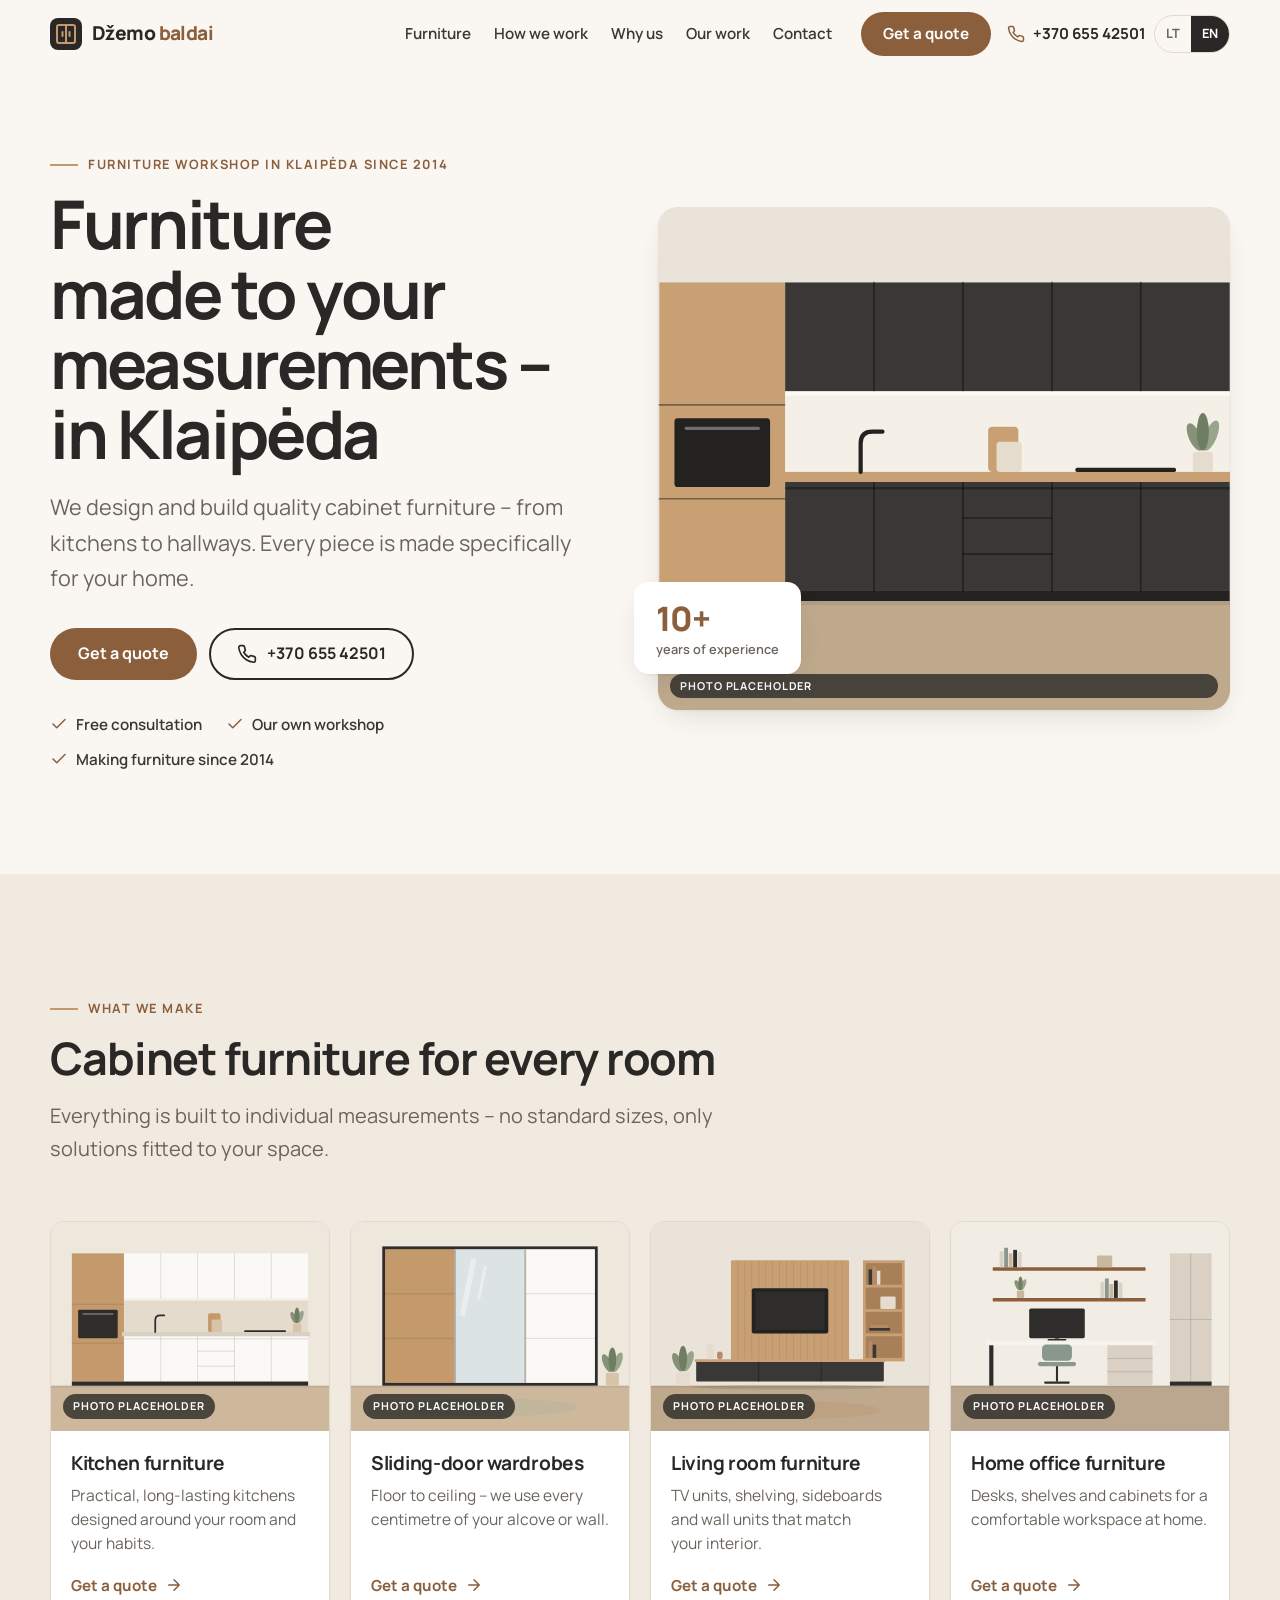
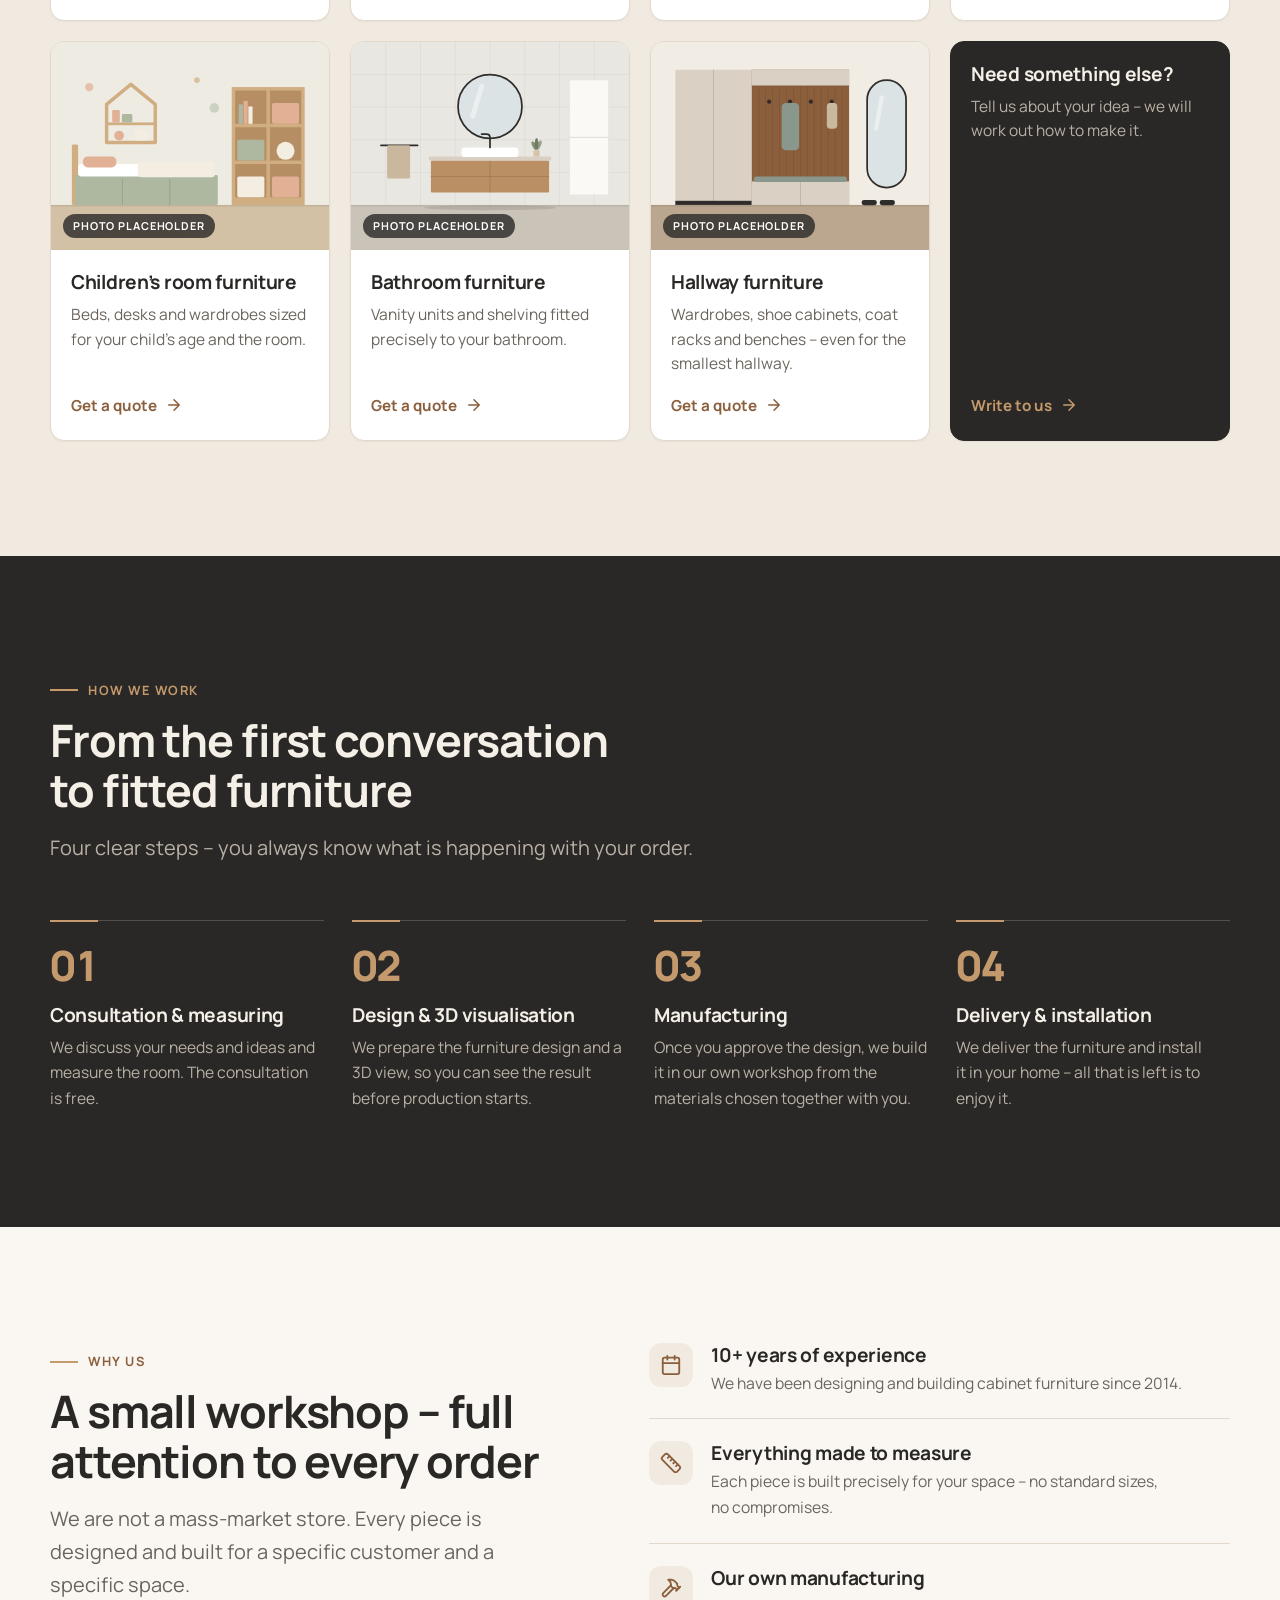
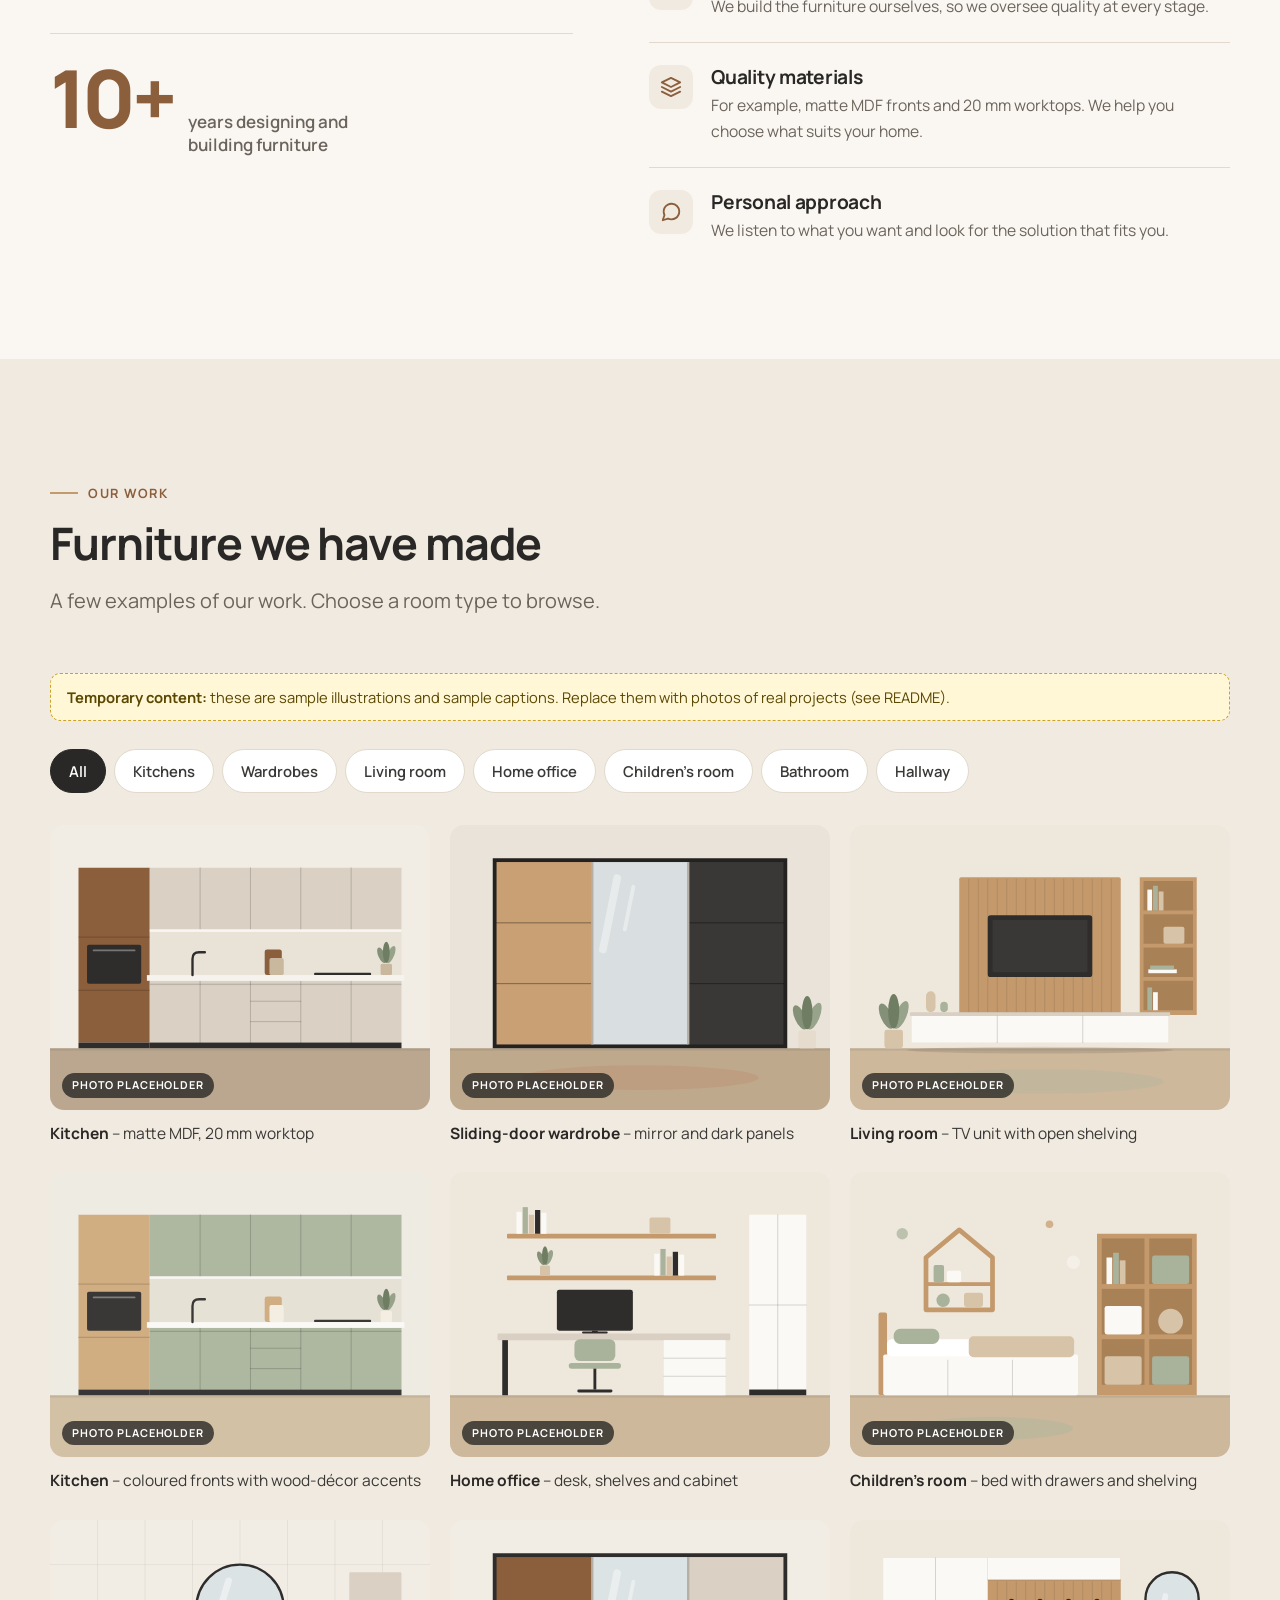
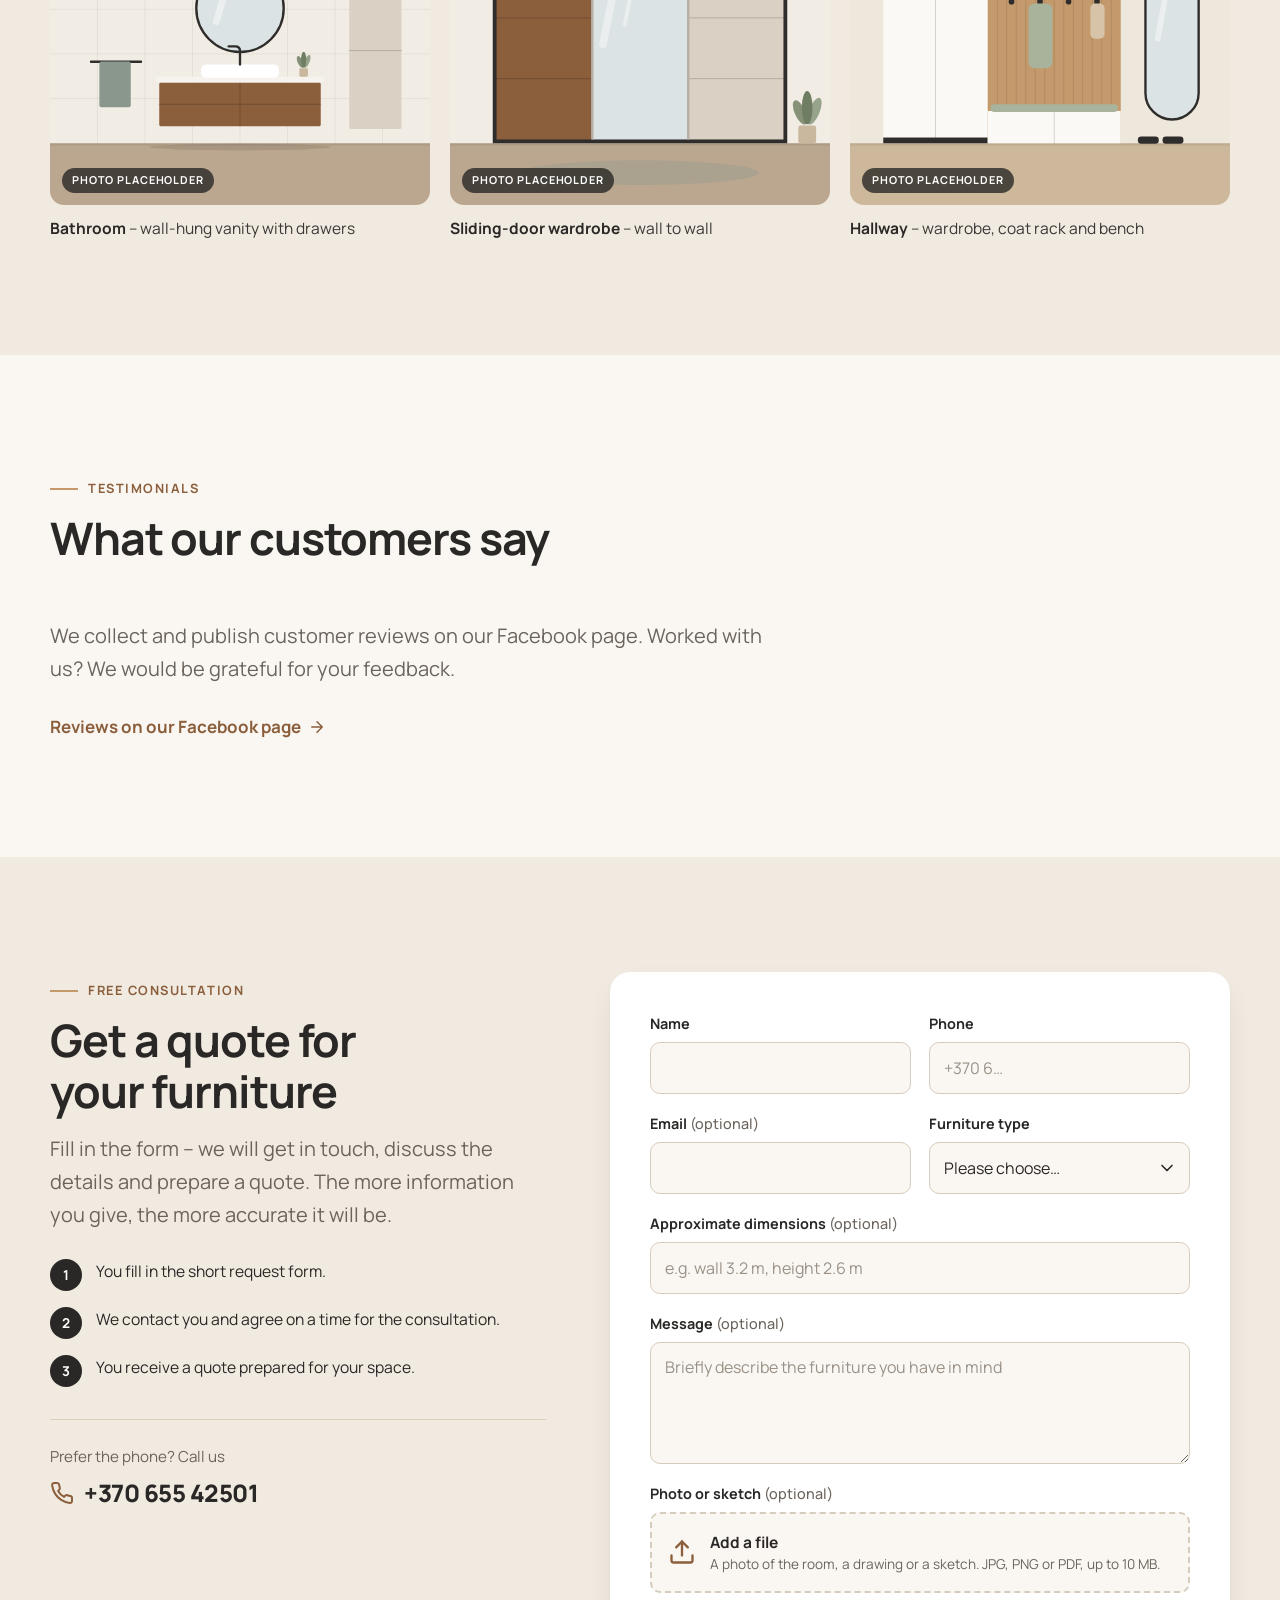
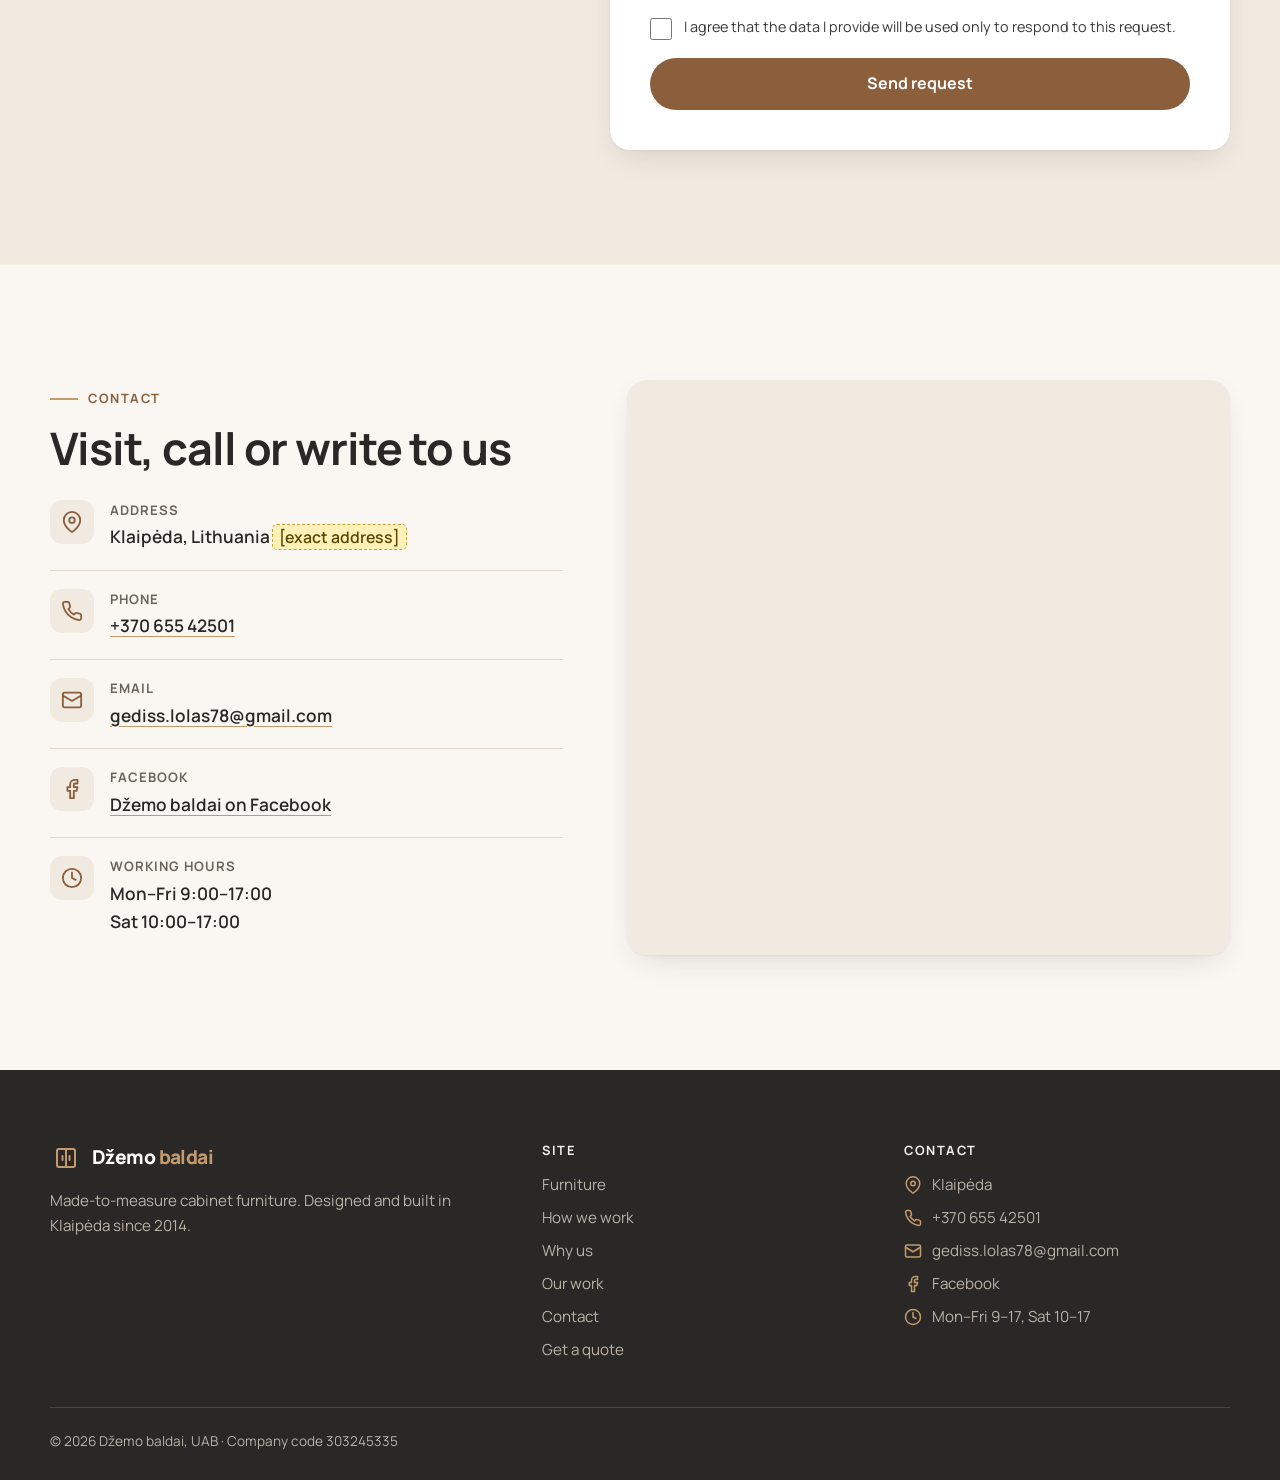
==== commit 2aaf1155: "Add working hours, email and Facebook link; drop privacy placeholder Testimonials section now points" ====
--- a/en/index.html
+++ b/en/index.html
@@ -35,6 +35,8 @@
   "description": "We design and build made-to-measure cabinet furniture in Klaipėda, Lithuania, since 2014: kitchens, sliding-door wardrobes and more. Free consultation.",
   "foundingDate": "2014",
   "telephone": "+37065542501",
+  "email": "gediss.lolas78@gmail.com",
+  "openingHours": ["Mo-Fr 09:00-17:00", "Sa 10:00-17:00"],
   "address": {
     "@type": "PostalAddress",
     "addressLocality": "Klaipėda",
@@ -42,7 +44,7 @@
   },
   "areaServed": "Klaipėda",
   "sameAs": [
-    "https://www.facebook.com/FACEBOOK-PUSLAPIS"
+    "https://www.facebook.com/profile.php?id=100057123623623"
   ]
 }
   </script>
@@ -351,31 +353,15 @@
     </div>
   </section>
 
-  <!-- 6. ATSILIEPIMAI (vietos tikriems atsiliepimams – neišgalvokite) -->
+  <!-- 6. ATSILIEPIMAI (tikrus atsiliepimus galima įdėti kaip <li class="quote"> korteles) -->
   <section class="section" id="atsiliepimai">
     <div class="container">
       <div class="section-head">
         <p class="eyebrow">Testimonials</p>
         <h2>What our customers say</h2>
       </div>
-      <ul class="quotes">
-        <li class="quote quote--placeholder">
-          <div class="quote__mark" aria-hidden="true">“</div>
-          <blockquote><span class="todo">[Space for a real customer review]</span></blockquote>
-          <footer><span class="todo">[Customer name · furniture type]</span></footer>
-        </li>
-        <li class="quote quote--placeholder">
-          <div class="quote__mark" aria-hidden="true">“</div>
-          <blockquote><span class="todo">[Space for a real customer review]</span></blockquote>
-          <footer><span class="todo">[Customer name · furniture type]</span></footer>
-        </li>
-        <li class="quote quote--placeholder">
-          <div class="quote__mark" aria-hidden="true">“</div>
-          <blockquote><span class="todo">[Space for a real customer review]</span></blockquote>
-          <footer><span class="todo">[Customer name · furniture type]</span></footer>
-        </li>
-      </ul>
-      <p class="quotes__more"><a class="link-arrow" href="https://www.facebook.com/FACEBOOK-PUSLAPIS" target="_blank" rel="noopener">More reviews on our Facebook page <svg aria-hidden="true"><use href="#i-arrow"/></svg></a></p>
+      <p class="lead">We collect and publish customer reviews on our Facebook page. Worked with us? We would be grateful for your feedback.</p>
+      <p class="quotes__more"><a class="link-arrow" href="https://www.facebook.com/profile.php?id=100057123623623" target="_blank" rel="noopener">Reviews on our Facebook page <svg aria-hidden="true"><use href="#i-arrow"/></svg></a></p>
     </div>
   </section>
 
@@ -463,10 +449,9 @@
         <dl class="contact__list">
           <div class="contact__item"><span class="contact__icon"><svg aria-hidden="true"><use href="#i-pin"/></svg></span><dt>Address</dt><dd>Klaipėda, Lithuania <span class="todo">[exact address]</span></dd></div>
           <div class="contact__item"><span class="contact__icon"><svg aria-hidden="true"><use href="#i-phone"/></svg></span><dt>Phone</dt><dd><a href="tel:+37065542501">+370 655 42501</a></dd></div>
-          <div class="contact__item"><span class="contact__icon"><svg aria-hidden="true"><use href="#i-mail"/></svg></span><dt>Email</dt><dd><span class="todo">[email address]</span></dd></div>
-          <!-- TODO: visur pakeiskite FACEBOOK-PUSLAPIS tikru puslapio adresu -->
-          <div class="contact__item"><span class="contact__icon"><svg aria-hidden="true"><use href="#i-facebook"/></svg></span><dt>Facebook</dt><dd><a href="https://www.facebook.com/FACEBOOK-PUSLAPIS" target="_blank" rel="noopener">Džemo baldai on Facebook</a></dd></div>
-          <div class="contact__item"><span class="contact__icon"><svg aria-hidden="true"><use href="#i-clock"/></svg></span><dt>Working hours</dt><dd><span class="todo">[FILL IN WORKING HOURS]</span></dd></div>
+          <div class="contact__item"><span class="contact__icon"><svg aria-hidden="true"><use href="#i-mail"/></svg></span><dt>Email</dt><dd><a href="mailto:gediss.lolas78@gmail.com">gediss.lolas78@gmail.com</a></dd></div>
+          <div class="contact__item"><span class="contact__icon"><svg aria-hidden="true"><use href="#i-facebook"/></svg></span><dt>Facebook</dt><dd><a href="https://www.facebook.com/profile.php?id=100057123623623" target="_blank" rel="noopener">Džemo baldai on Facebook</a></dd></div>
+          <div class="contact__item"><span class="contact__icon"><svg aria-hidden="true"><use href="#i-clock"/></svg></span><dt>Working hours</dt><dd>Mon–Fri 9:00–17:00<br>Sat 10:00–17:00</dd></div>
         </dl>
       </div>
       <div class="map">
@@ -501,14 +486,14 @@
         <ul class="footer__contact">
           <li><svg aria-hidden="true"><use href="#i-pin"/></svg>Klaipėda</li>
           <li><svg aria-hidden="true"><use href="#i-phone"/></svg><a href="tel:+37065542501">+370 655 42501</a></li>
-          <li><svg aria-hidden="true"><use href="#i-facebook"/></svg><a href="https://www.facebook.com/FACEBOOK-PUSLAPIS" target="_blank" rel="noopener">Facebook</a></li>
-          <li><svg aria-hidden="true"><use href="#i-clock"/></svg><span class="todo">[working hours]</span></li>
+          <li><svg aria-hidden="true"><use href="#i-mail"/></svg><a href="mailto:gediss.lolas78@gmail.com">gediss.lolas78@gmail.com</a></li>
+          <li><svg aria-hidden="true"><use href="#i-facebook"/></svg><a href="https://www.facebook.com/profile.php?id=100057123623623" target="_blank" rel="noopener">Facebook</a></li>
+          <li><svg aria-hidden="true"><use href="#i-clock"/></svg>Mon–Fri 9–17, Sat 10–17</li>
         </ul>
       </div>
     </div>
     <div class="footer__bottom">
       <p>© <span id="year">2026</span> Džemo baldai, UAB · Company code 303245335</p>
-      <p>Privacy policy <span class="todo">[to be added]</span></p>
     </div>
   </div>
 </footer>
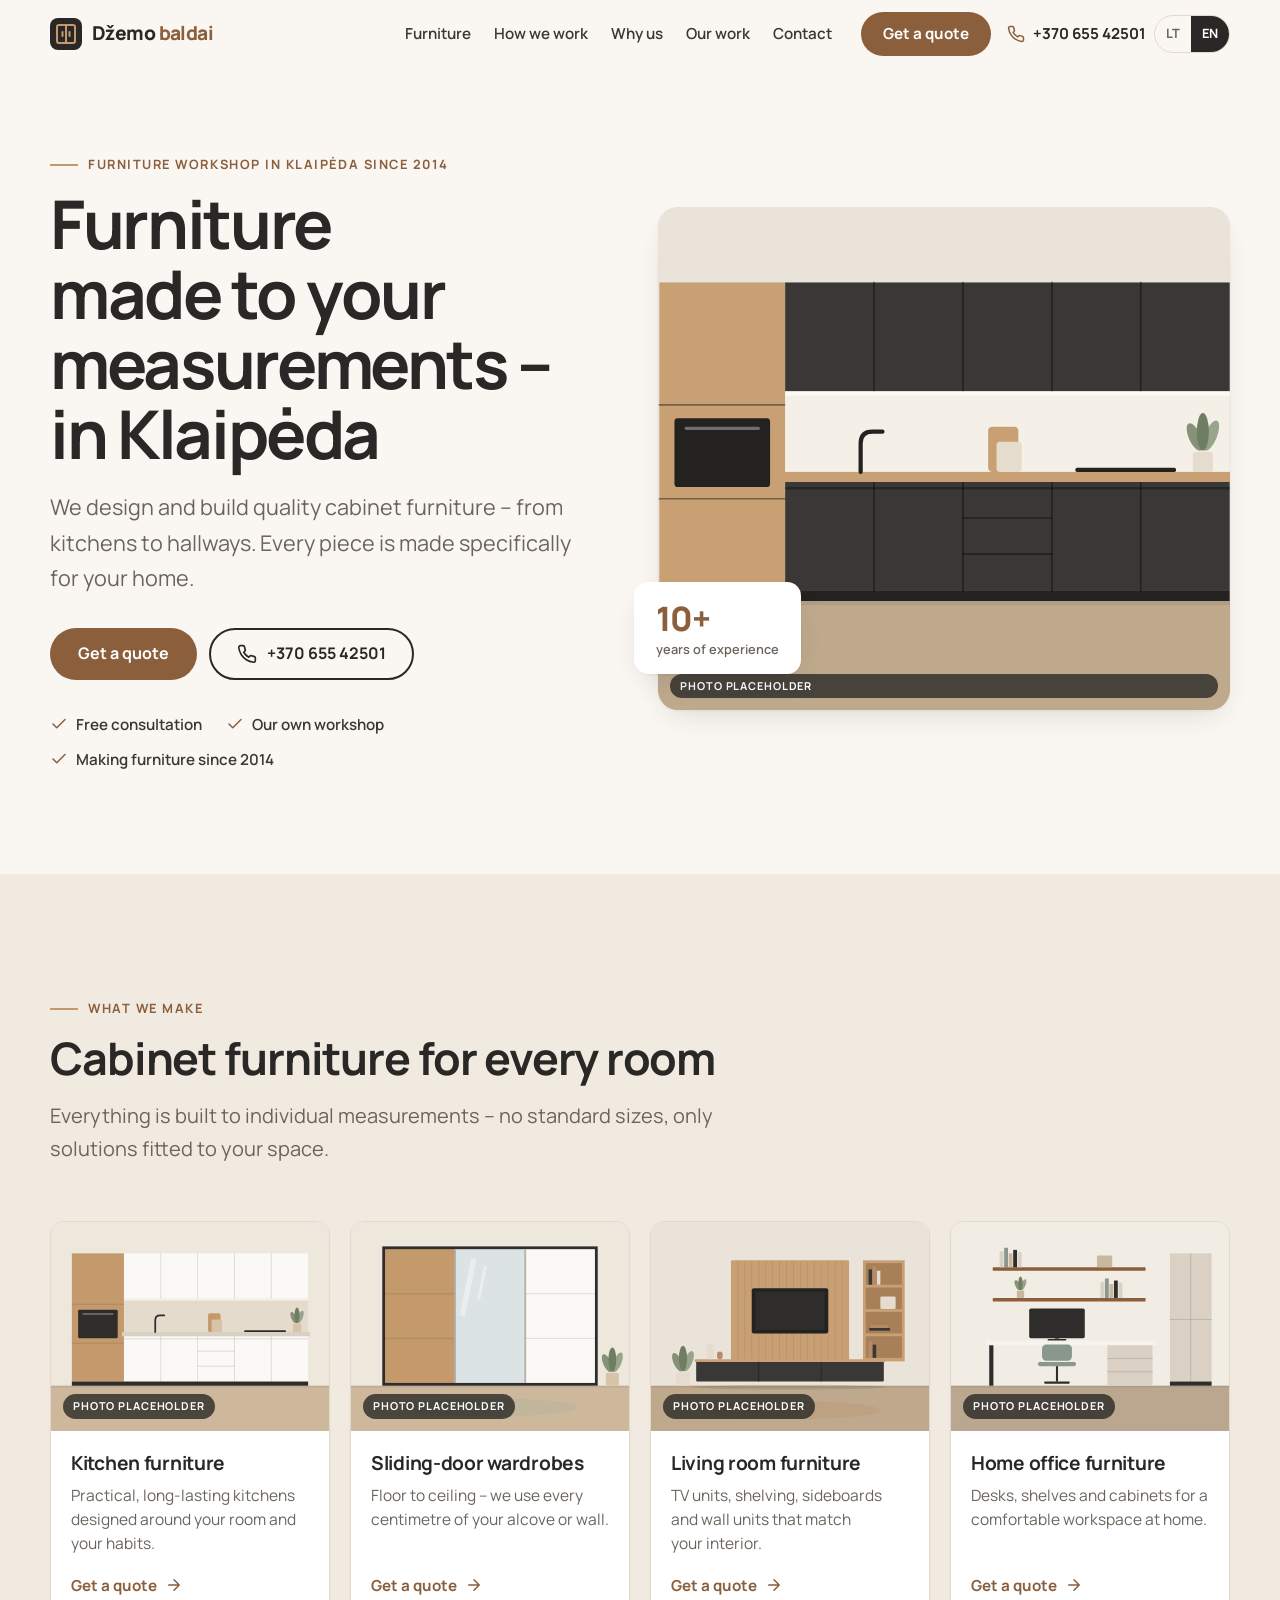
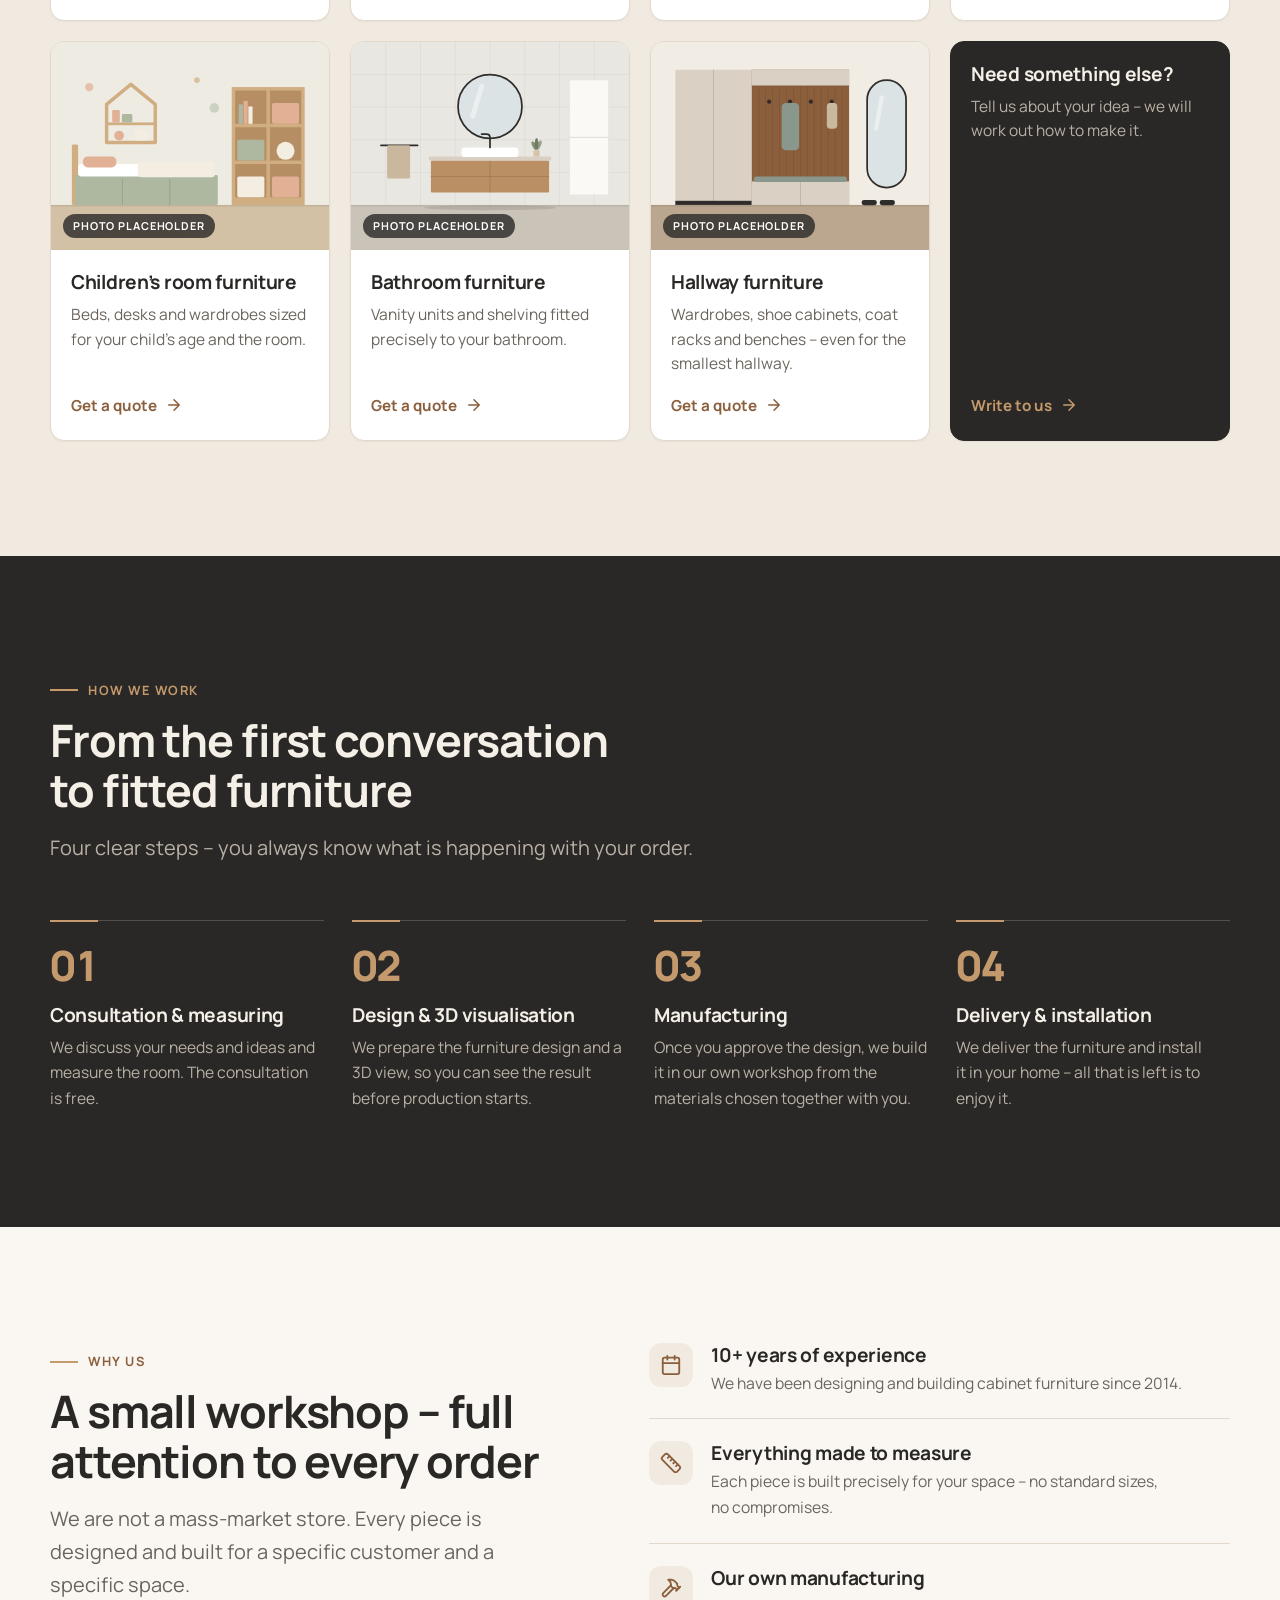
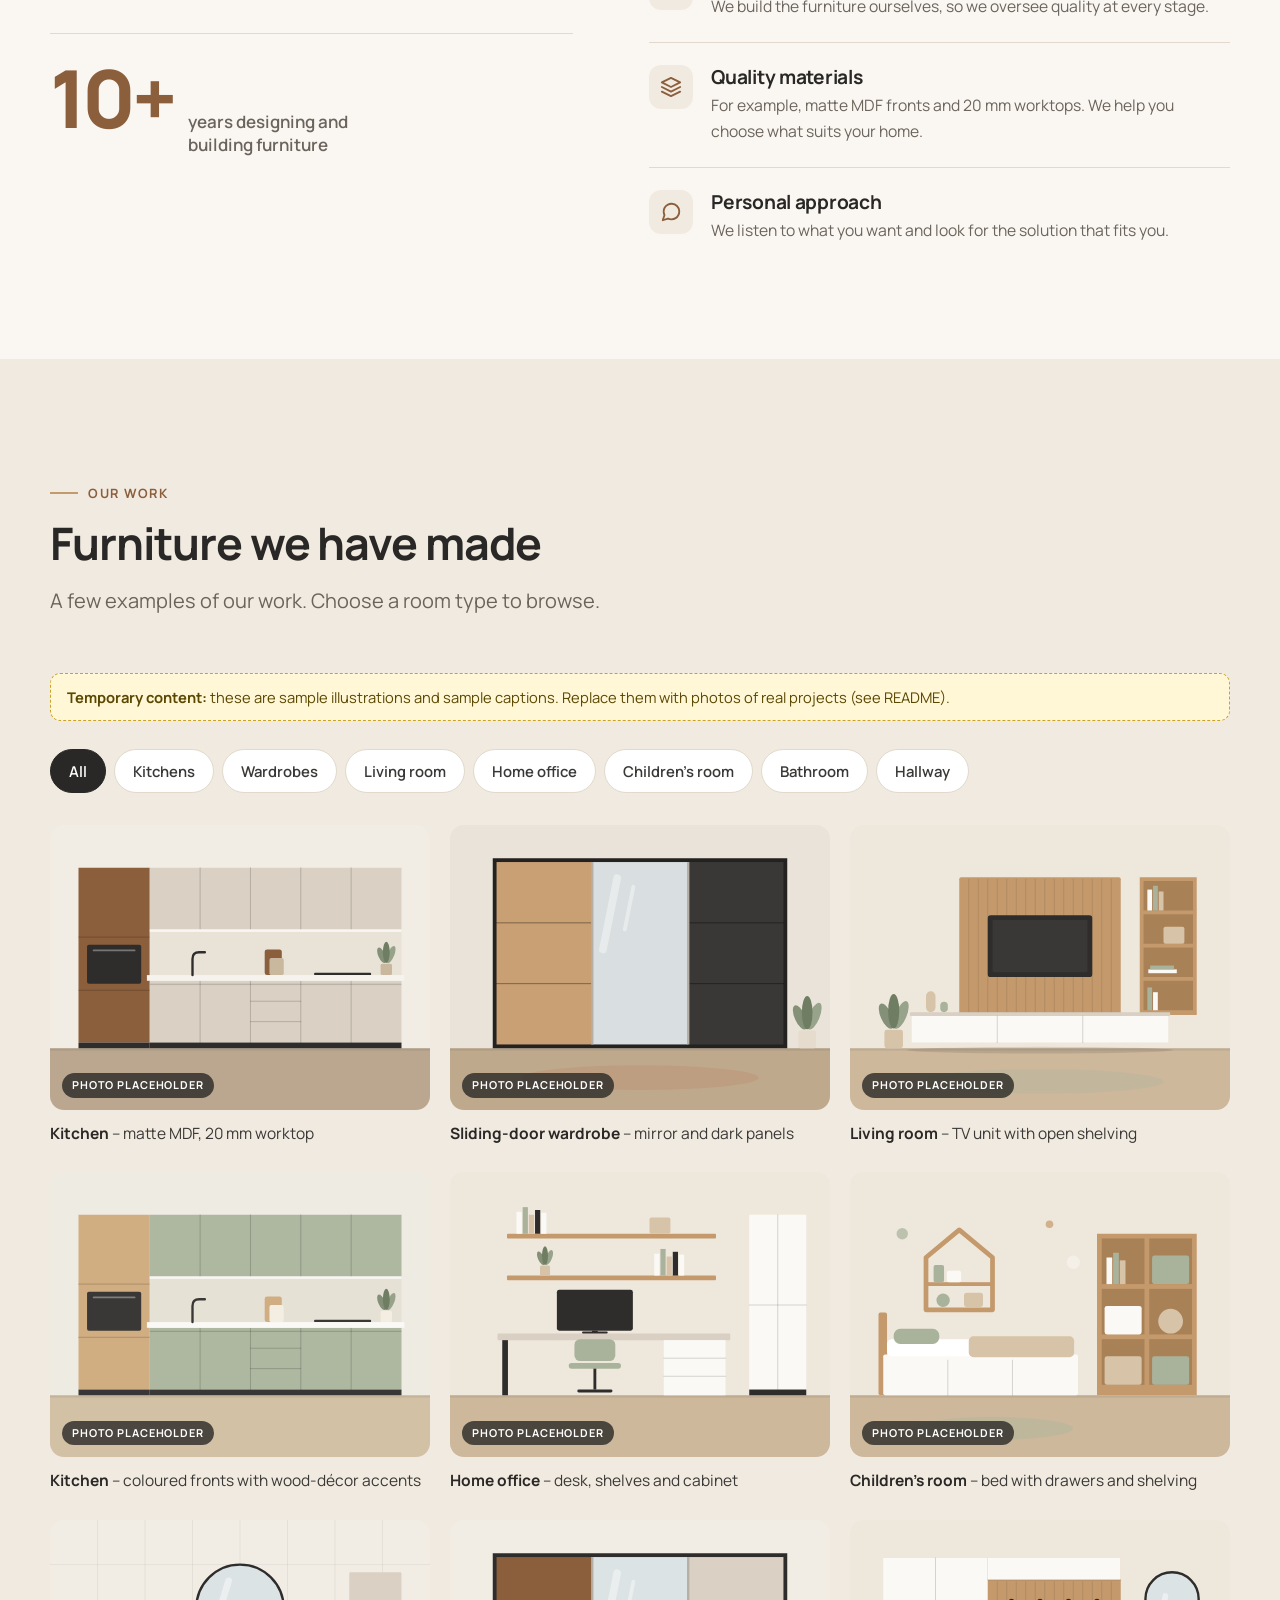
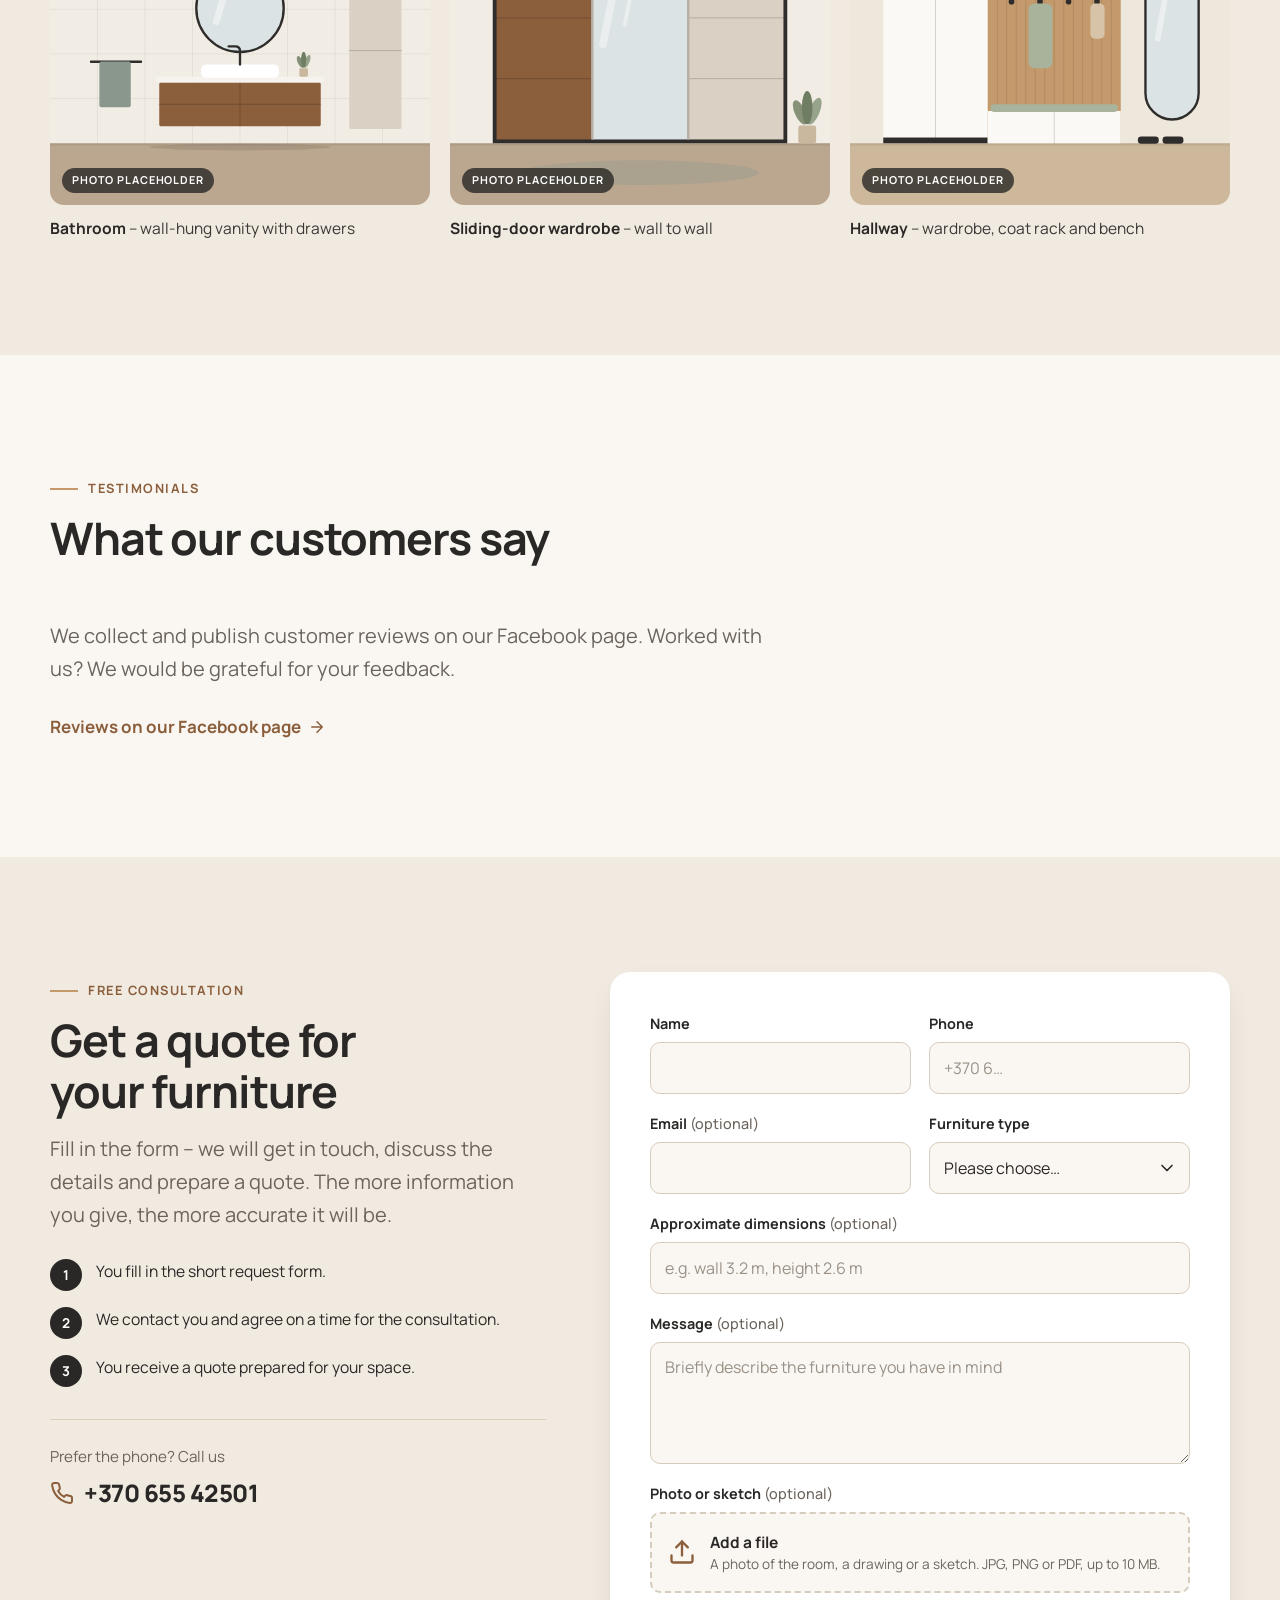
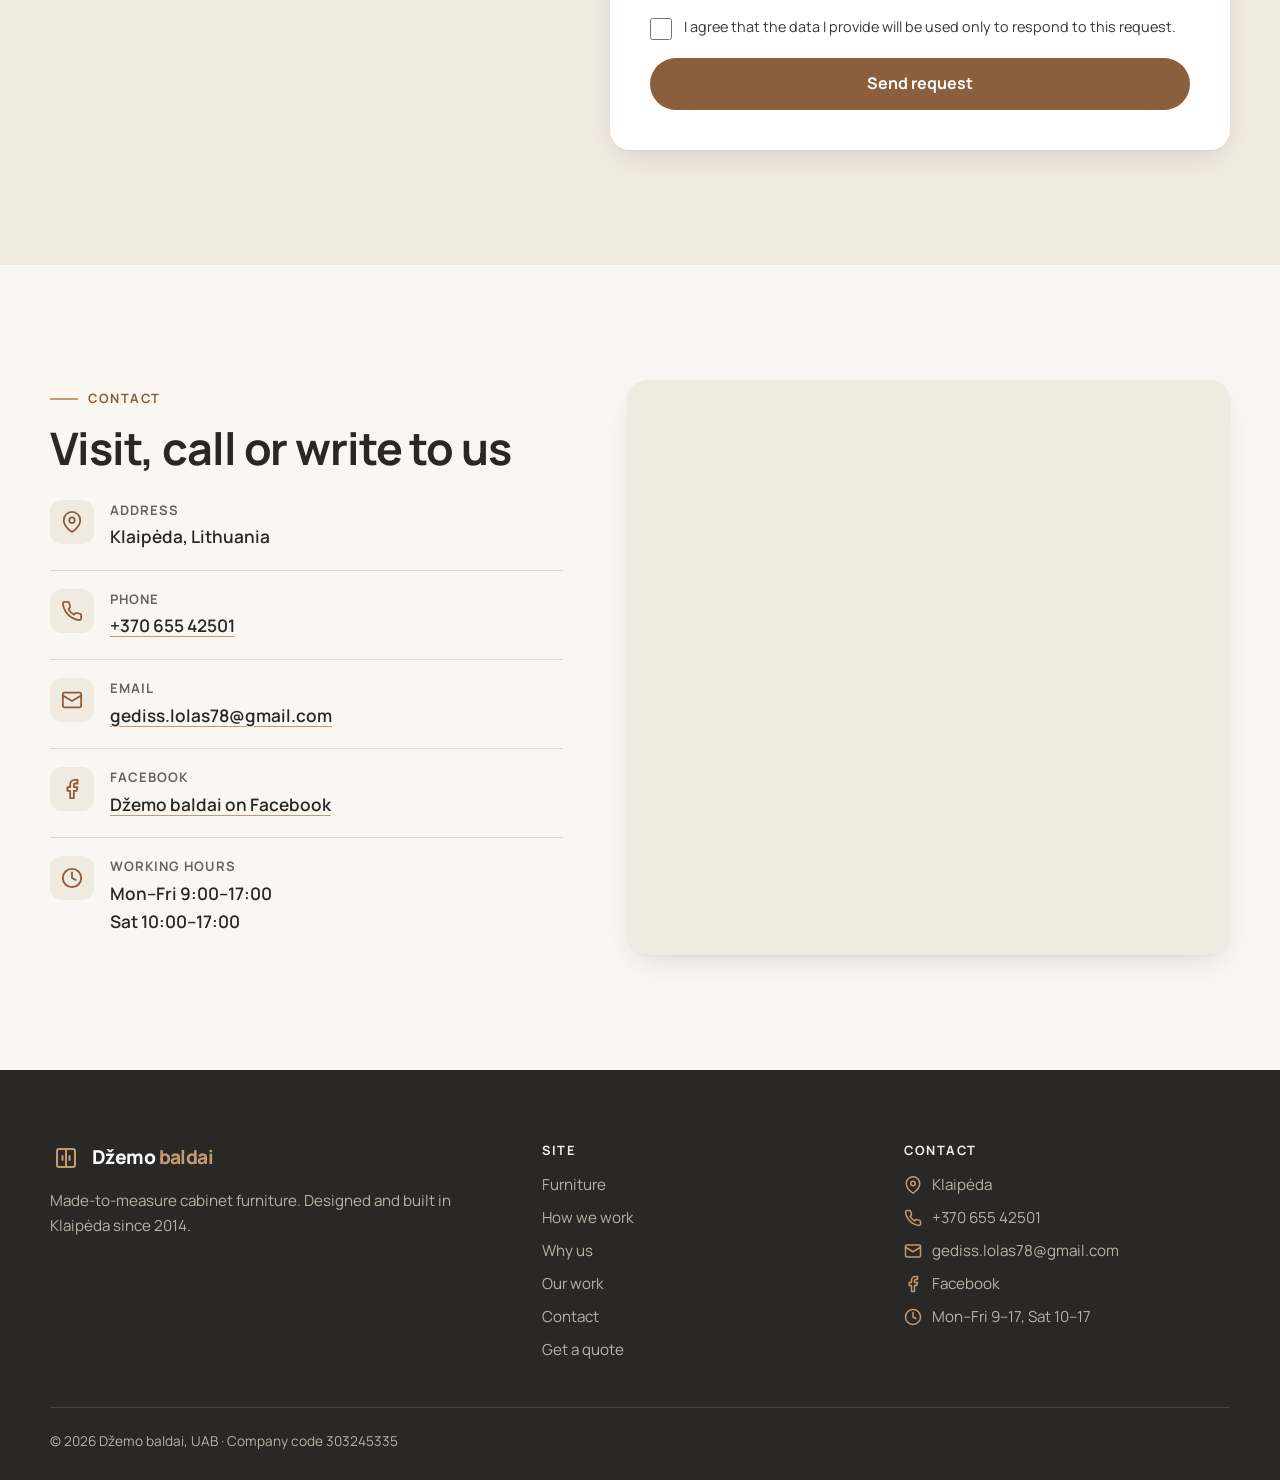
==== commit 3d145581: "Remove exact-address placeholder; show Klaipėda only Co-Authored-By: Claude Fable 5.2 <noreply@anthr" ====
--- a/en/index.html
+++ b/en/index.html
@@ -447,7 +447,7 @@
         <p class="eyebrow">Contact</p>
         <h2>Visit, call or write to us</h2>
         <dl class="contact__list">
-          <div class="contact__item"><span class="contact__icon"><svg aria-hidden="true"><use href="#i-pin"/></svg></span><dt>Address</dt><dd>Klaipėda, Lithuania <span class="todo">[exact address]</span></dd></div>
+          <div class="contact__item"><span class="contact__icon"><svg aria-hidden="true"><use href="#i-pin"/></svg></span><dt>Address</dt><dd>Klaipėda, Lithuania</dd></div>
           <div class="contact__item"><span class="contact__icon"><svg aria-hidden="true"><use href="#i-phone"/></svg></span><dt>Phone</dt><dd><a href="tel:+37065542501">+370 655 42501</a></dd></div>
           <div class="contact__item"><span class="contact__icon"><svg aria-hidden="true"><use href="#i-mail"/></svg></span><dt>Email</dt><dd><a href="mailto:gediss.lolas78@gmail.com">gediss.lolas78@gmail.com</a></dd></div>
           <div class="contact__item"><span class="contact__icon"><svg aria-hidden="true"><use href="#i-facebook"/></svg></span><dt>Facebook</dt><dd><a href="https://www.facebook.com/profile.php?id=100057123623623" target="_blank" rel="noopener">Džemo baldai on Facebook</a></dd></div>
@@ -455,7 +455,6 @@
         </dl>
       </div>
       <div class="map">
-        <!-- TODO: žinant tikslų adresą, pakeiskite q=Klaipėda į q=Gatvė+nr,+Klaipėda -->
         <iframe src="https://www.google.com/maps?q=Klaip%C4%97da&amp;z=12&amp;hl=en&amp;output=embed" title="Map: Klaipėda" loading="lazy" referrerpolicy="no-referrer-when-downgrade" allowfullscreen></iframe>
       </div>
     </div>
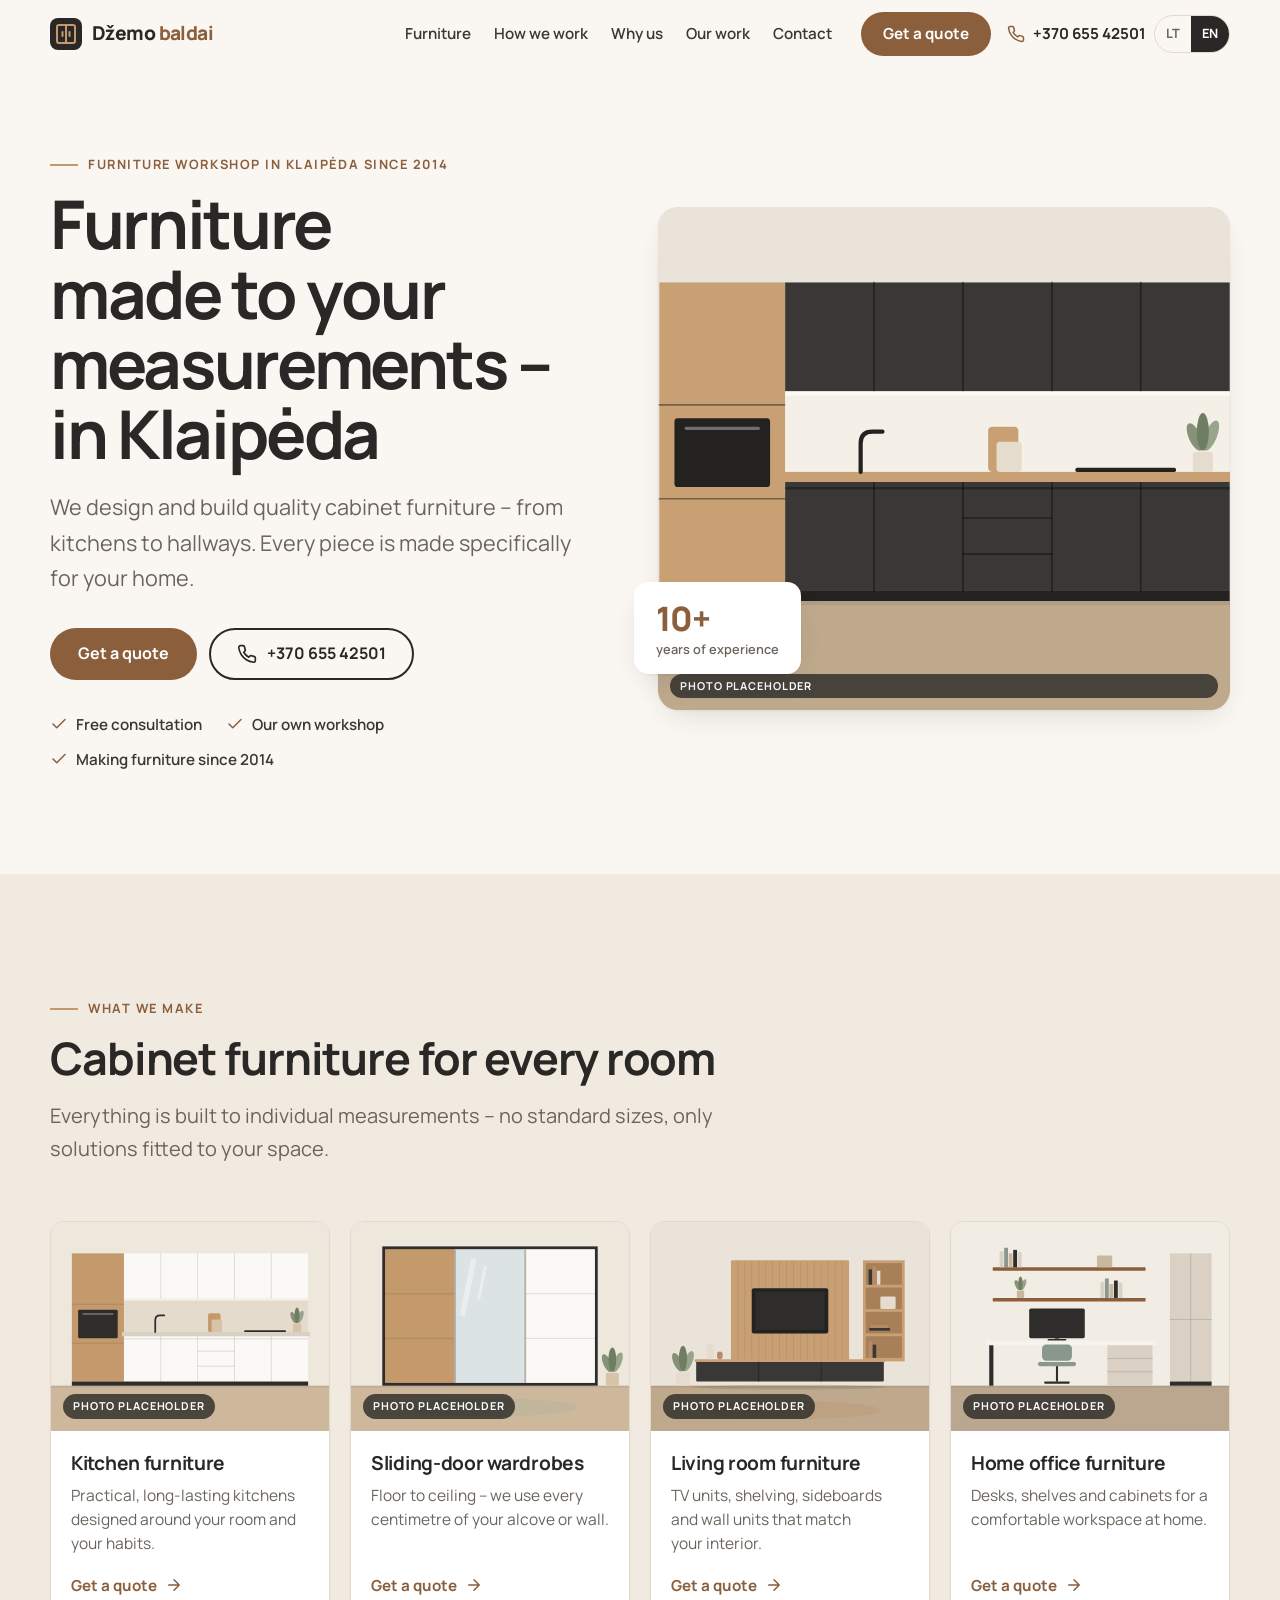
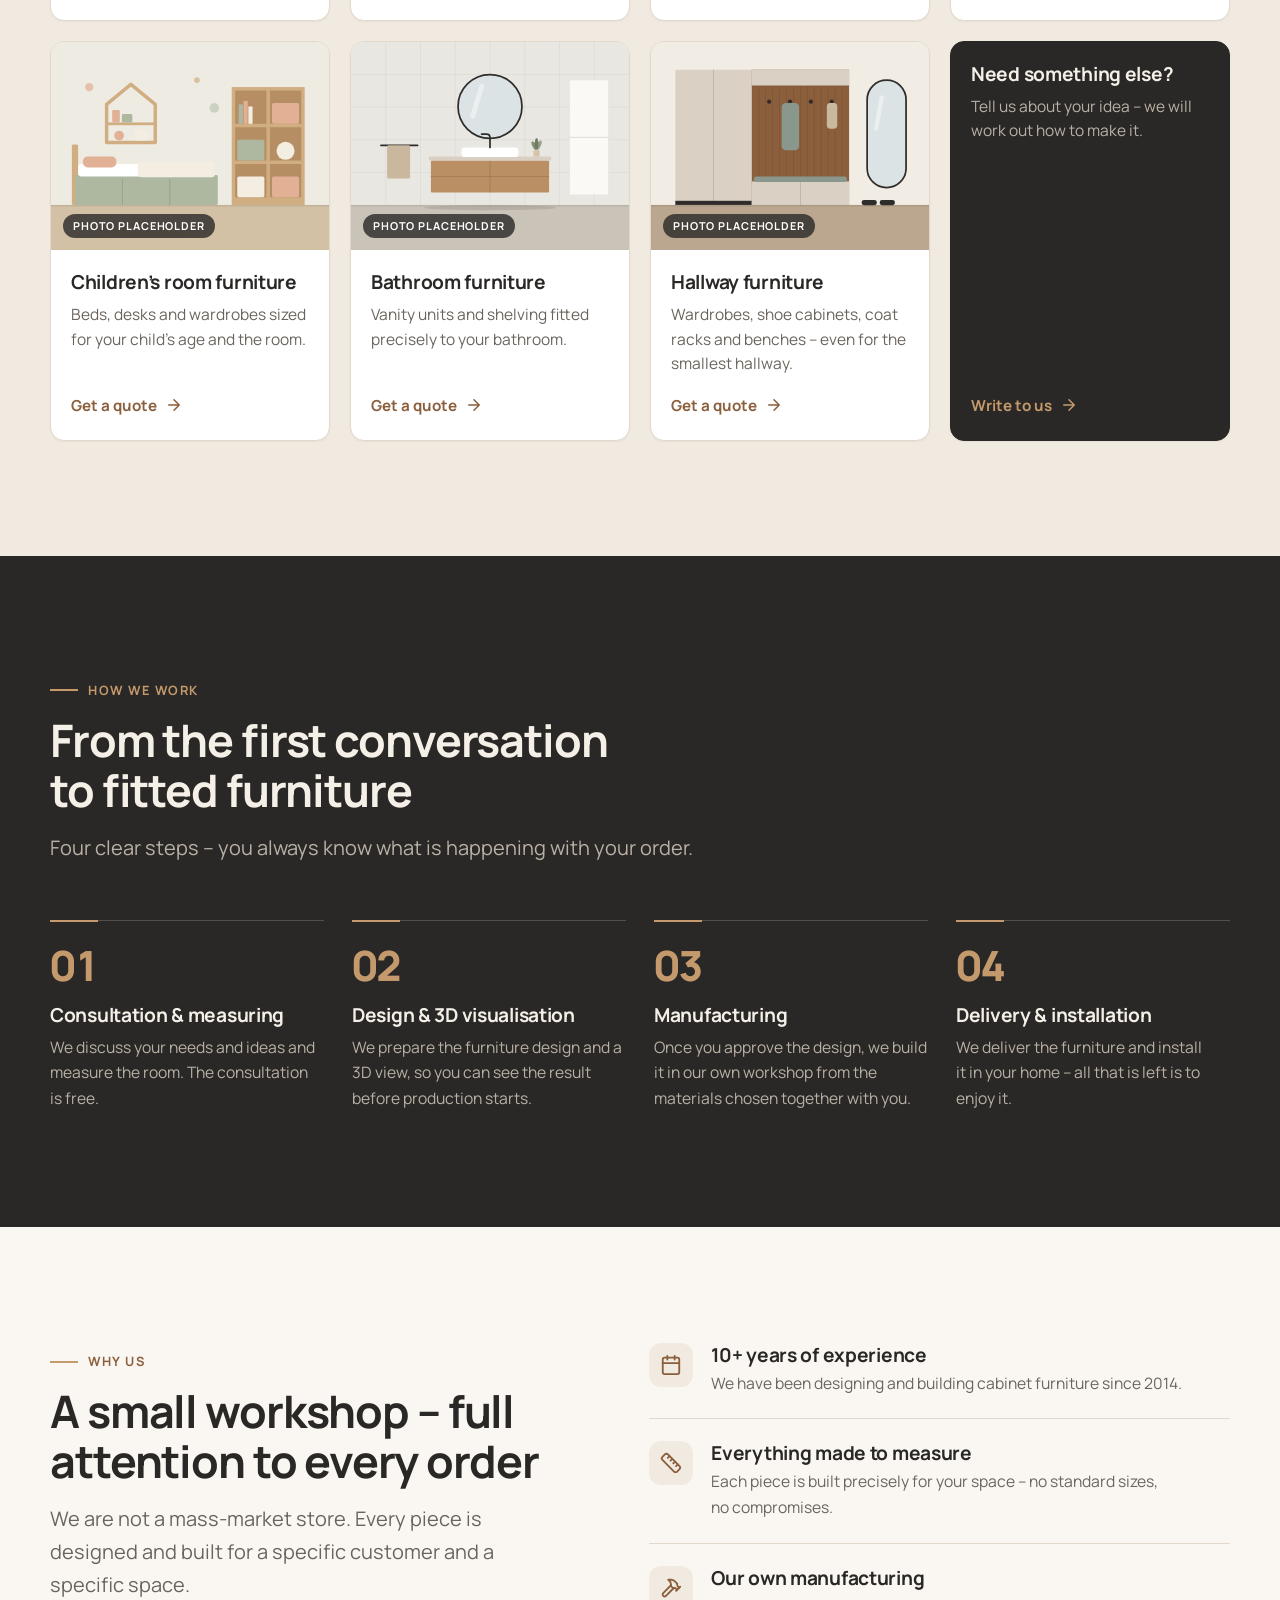
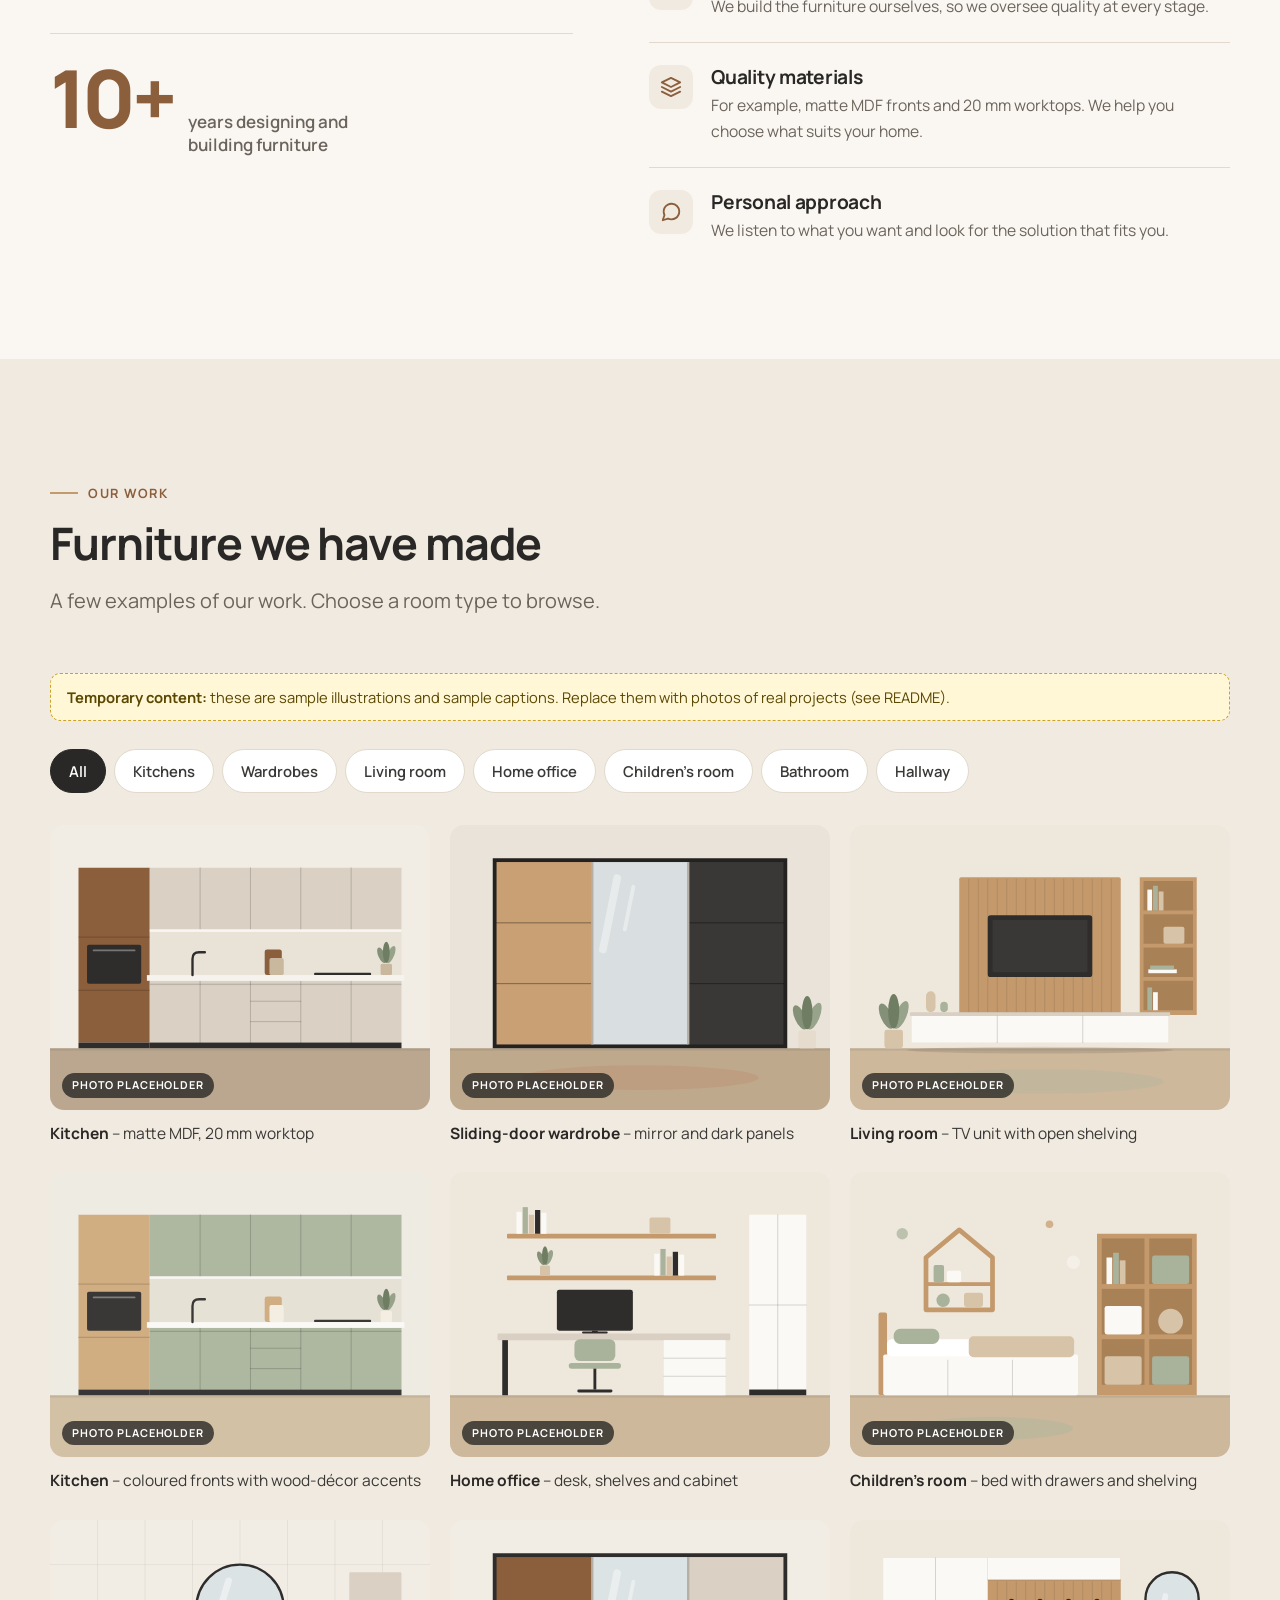
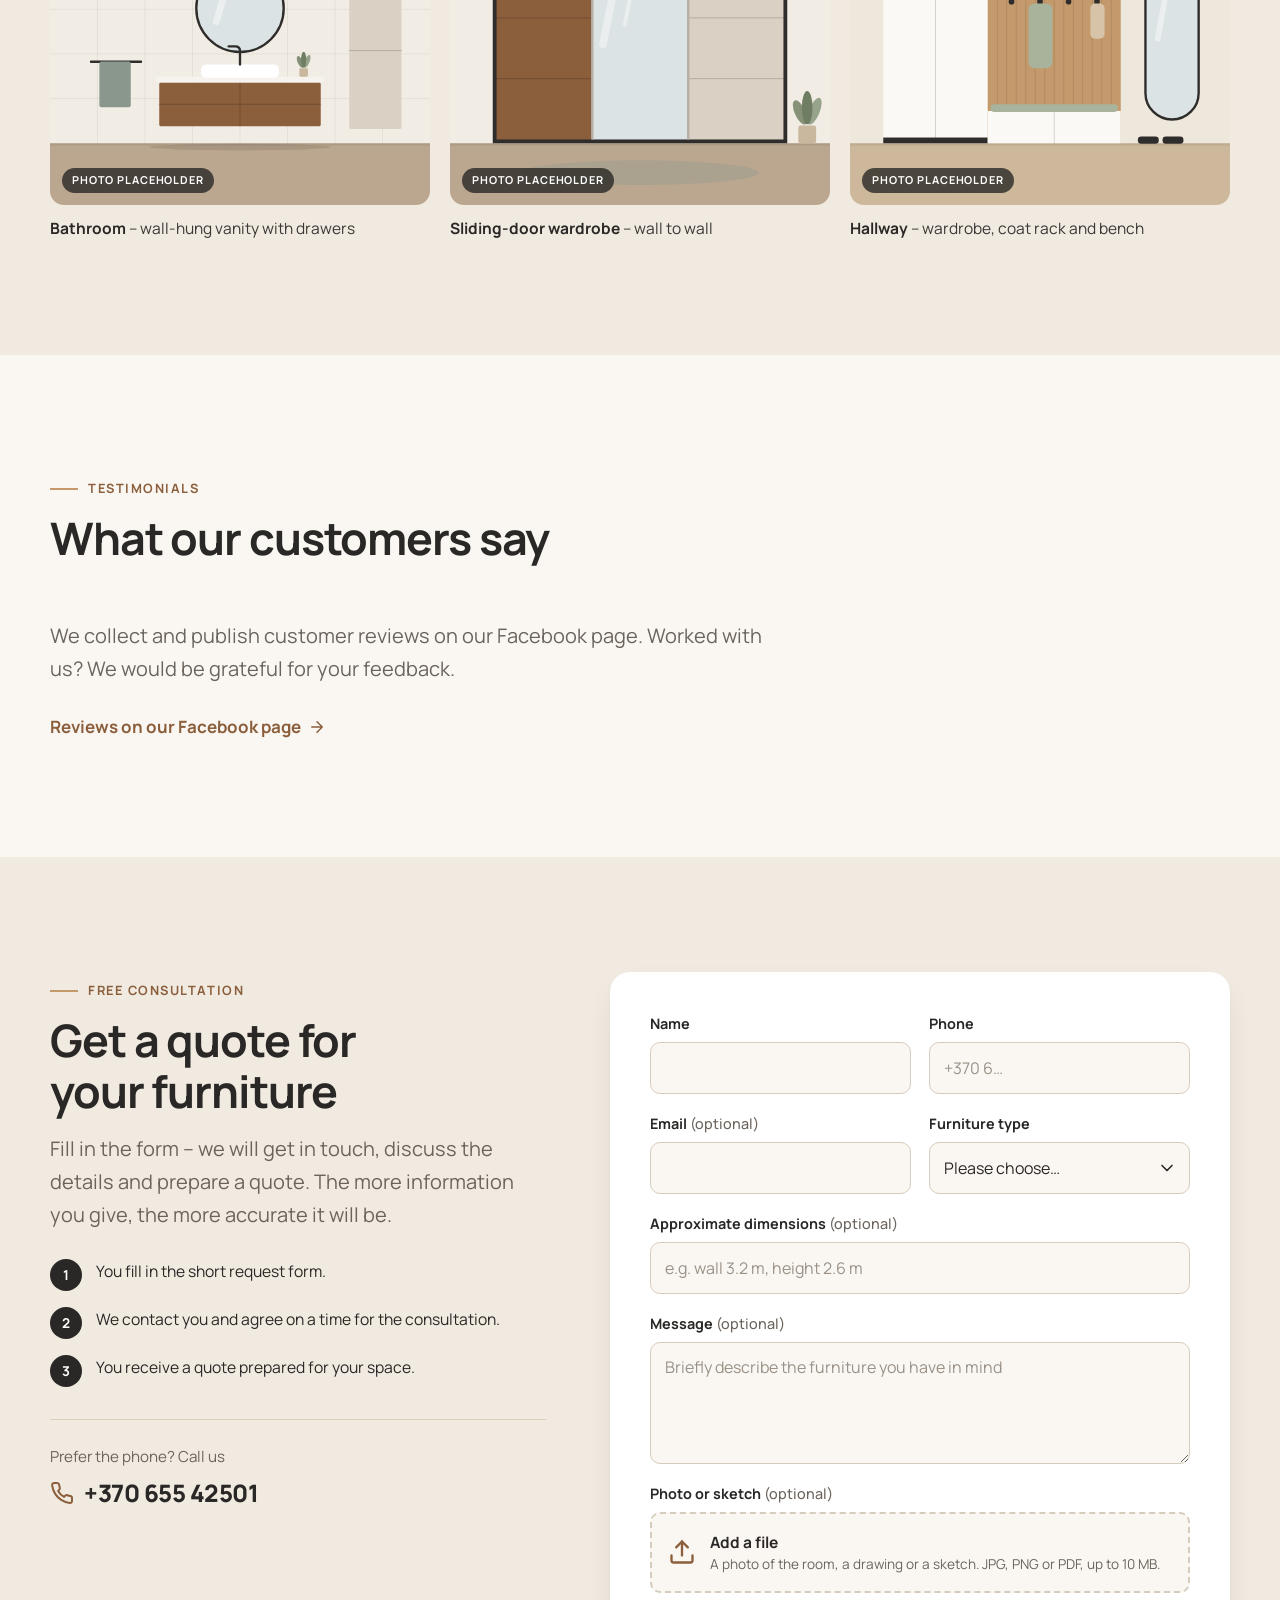
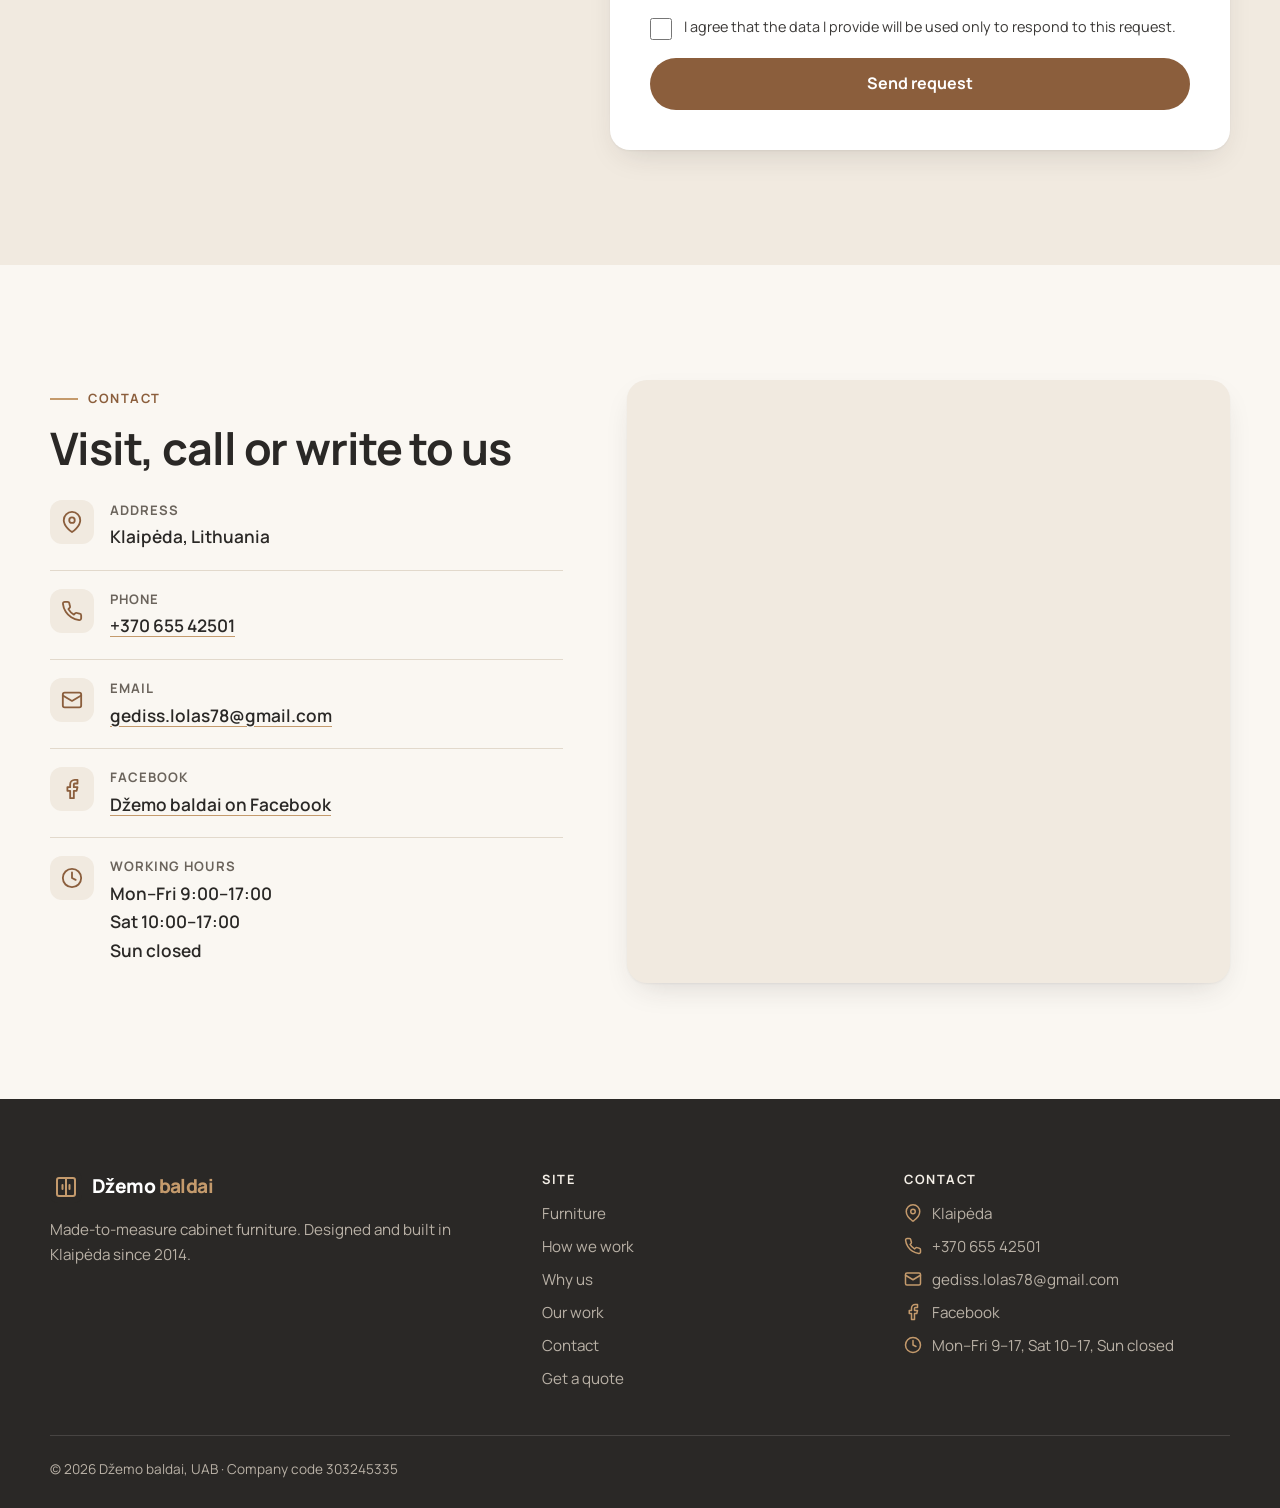
==== commit 6c6c001a: "Show Sunday as closed in working hours Co-Authored-By: Claude Fable 5.2 <noreply@anthropic.com> Clau" ====
--- a/en/index.html
+++ b/en/index.html
@@ -451,7 +451,7 @@
           <div class="contact__item"><span class="contact__icon"><svg aria-hidden="true"><use href="#i-phone"/></svg></span><dt>Phone</dt><dd><a href="tel:+37065542501">+370 655 42501</a></dd></div>
           <div class="contact__item"><span class="contact__icon"><svg aria-hidden="true"><use href="#i-mail"/></svg></span><dt>Email</dt><dd><a href="mailto:gediss.lolas78@gmail.com">gediss.lolas78@gmail.com</a></dd></div>
           <div class="contact__item"><span class="contact__icon"><svg aria-hidden="true"><use href="#i-facebook"/></svg></span><dt>Facebook</dt><dd><a href="https://www.facebook.com/profile.php?id=100057123623623" target="_blank" rel="noopener">Džemo baldai on Facebook</a></dd></div>
-          <div class="contact__item"><span class="contact__icon"><svg aria-hidden="true"><use href="#i-clock"/></svg></span><dt>Working hours</dt><dd>Mon–Fri 9:00–17:00<br>Sat 10:00–17:00</dd></div>
+          <div class="contact__item"><span class="contact__icon"><svg aria-hidden="true"><use href="#i-clock"/></svg></span><dt>Working hours</dt><dd>Mon–Fri 9:00–17:00<br>Sat 10:00–17:00<br>Sun closed</dd></div>
         </dl>
       </div>
       <div class="map">
@@ -487,7 +487,7 @@
           <li><svg aria-hidden="true"><use href="#i-phone"/></svg><a href="tel:+37065542501">+370 655 42501</a></li>
           <li><svg aria-hidden="true"><use href="#i-mail"/></svg><a href="mailto:gediss.lolas78@gmail.com">gediss.lolas78@gmail.com</a></li>
           <li><svg aria-hidden="true"><use href="#i-facebook"/></svg><a href="https://www.facebook.com/profile.php?id=100057123623623" target="_blank" rel="noopener">Facebook</a></li>
-          <li><svg aria-hidden="true"><use href="#i-clock"/></svg>Mon–Fri 9–17, Sat 10–17</li>
+          <li><svg aria-hidden="true"><use href="#i-clock"/></svg>Mon–Fri 9–17, Sat 10–17, Sun closed</li>
         </ul>
       </div>
     </div>
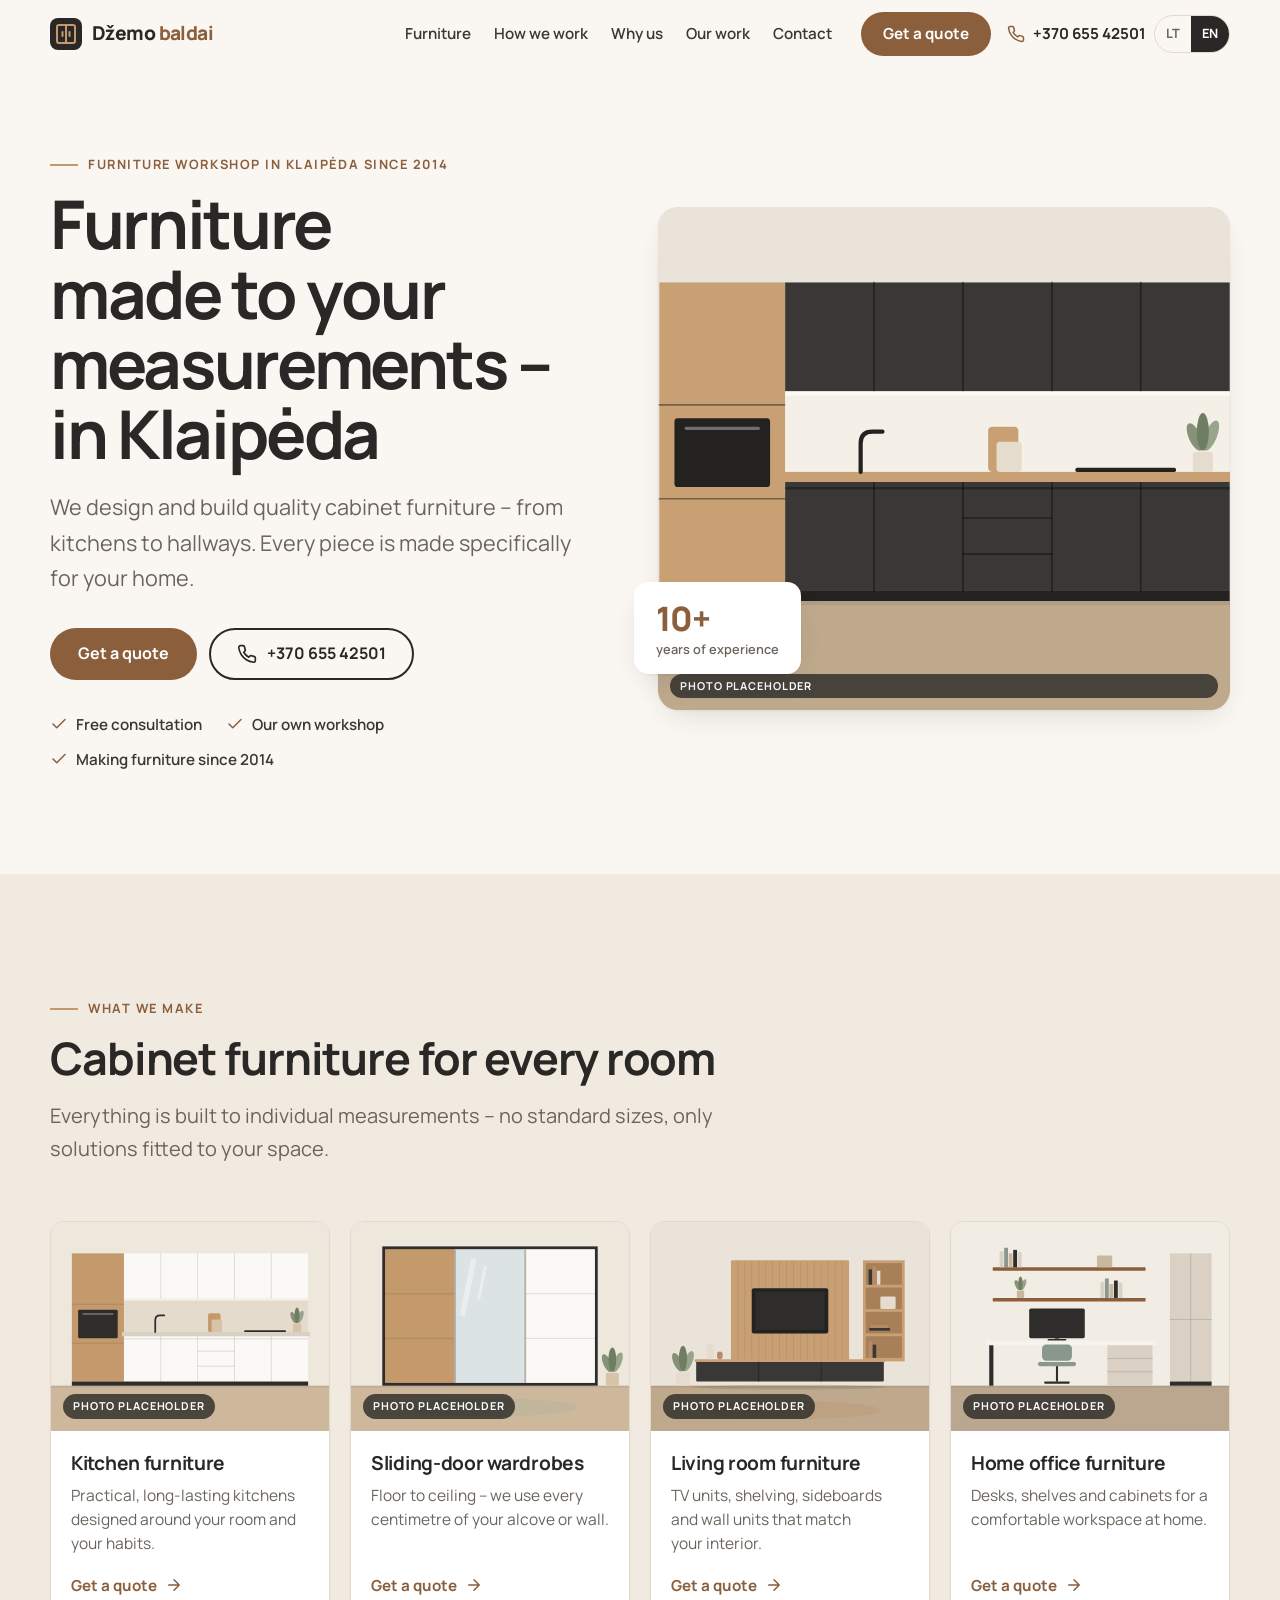
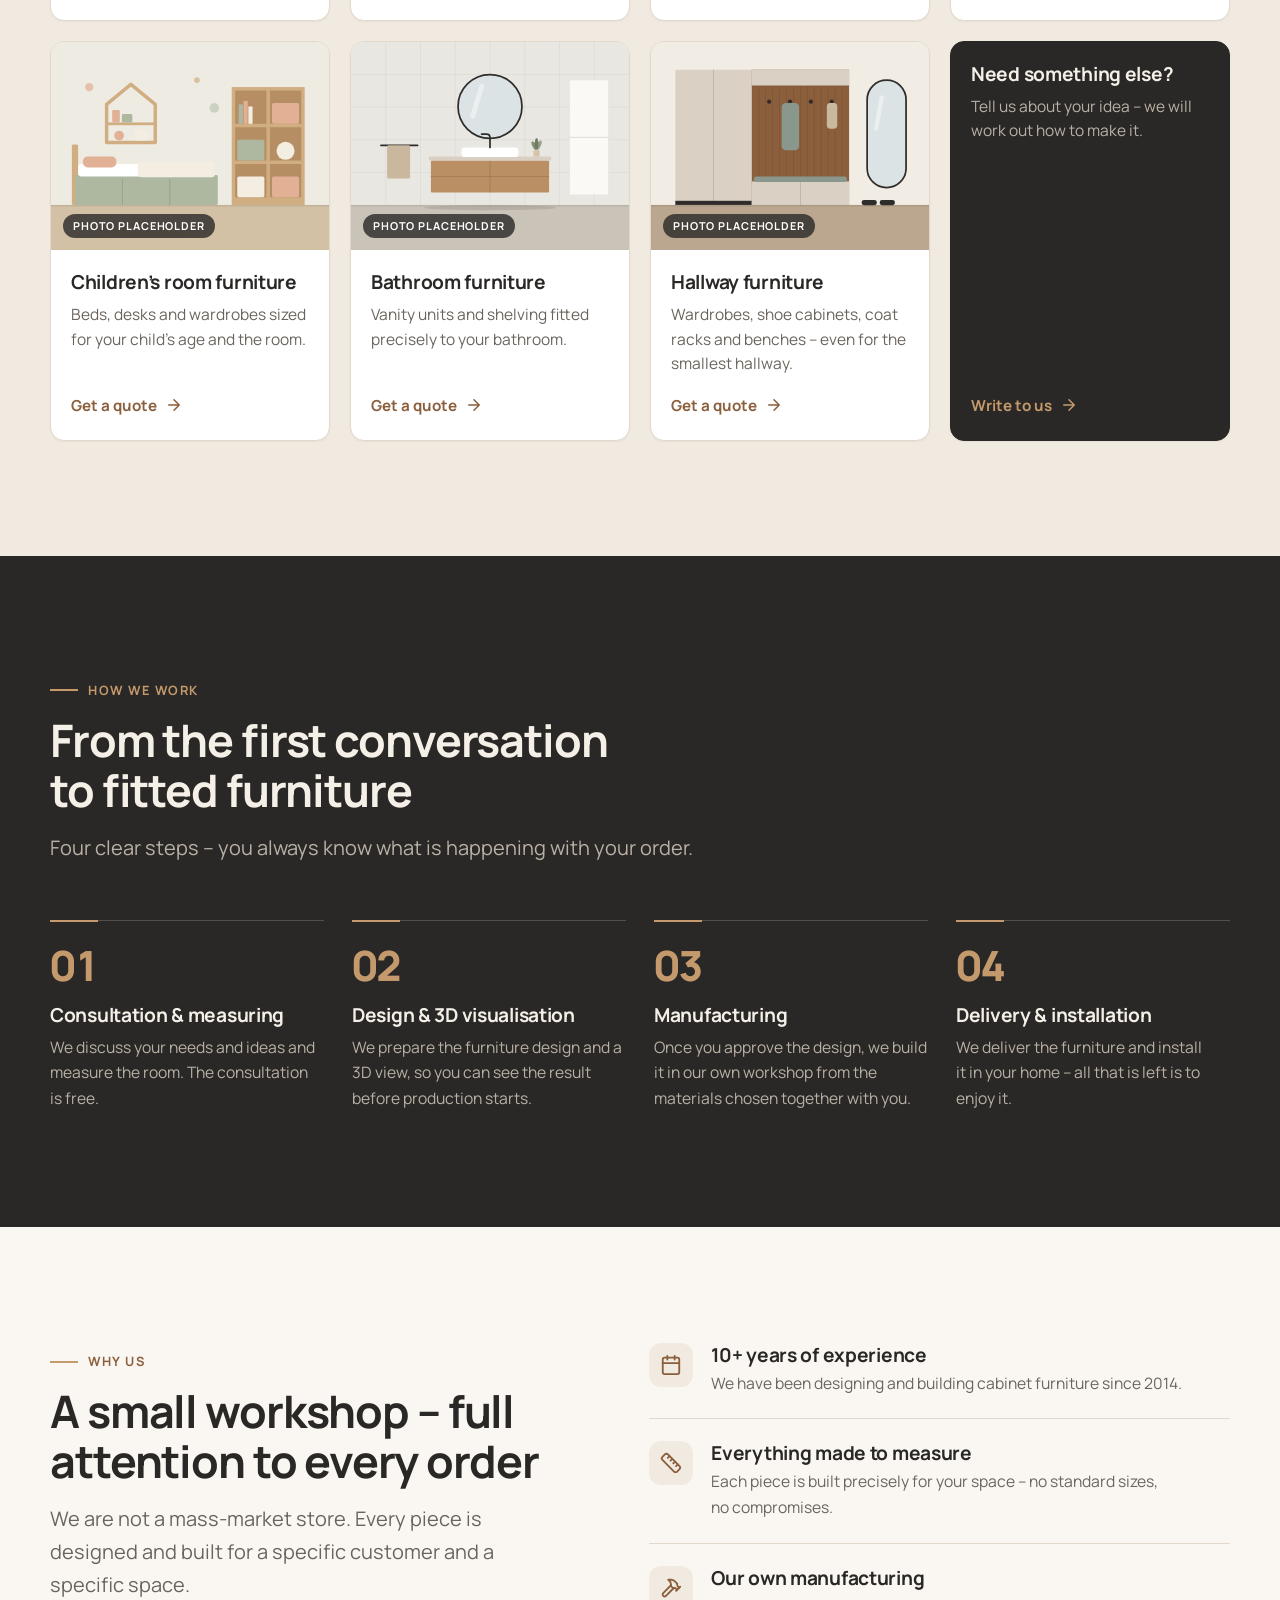
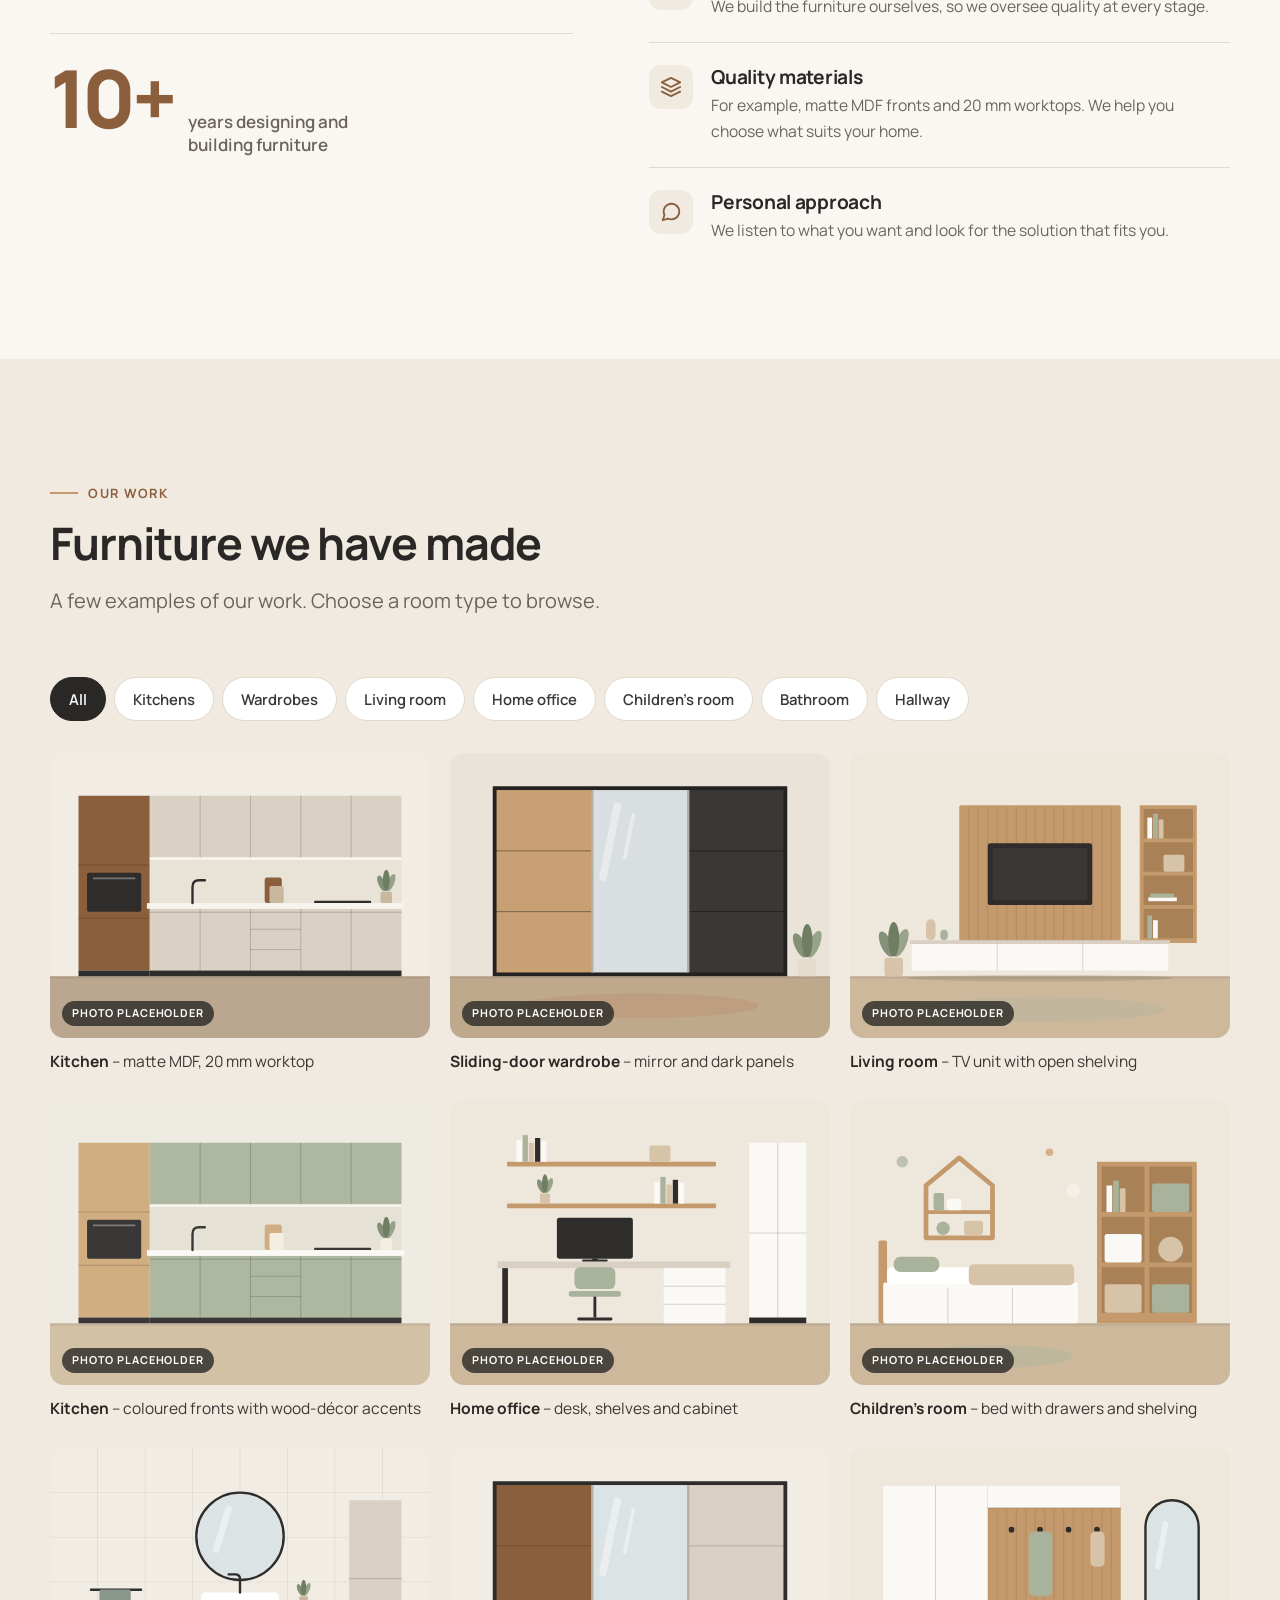
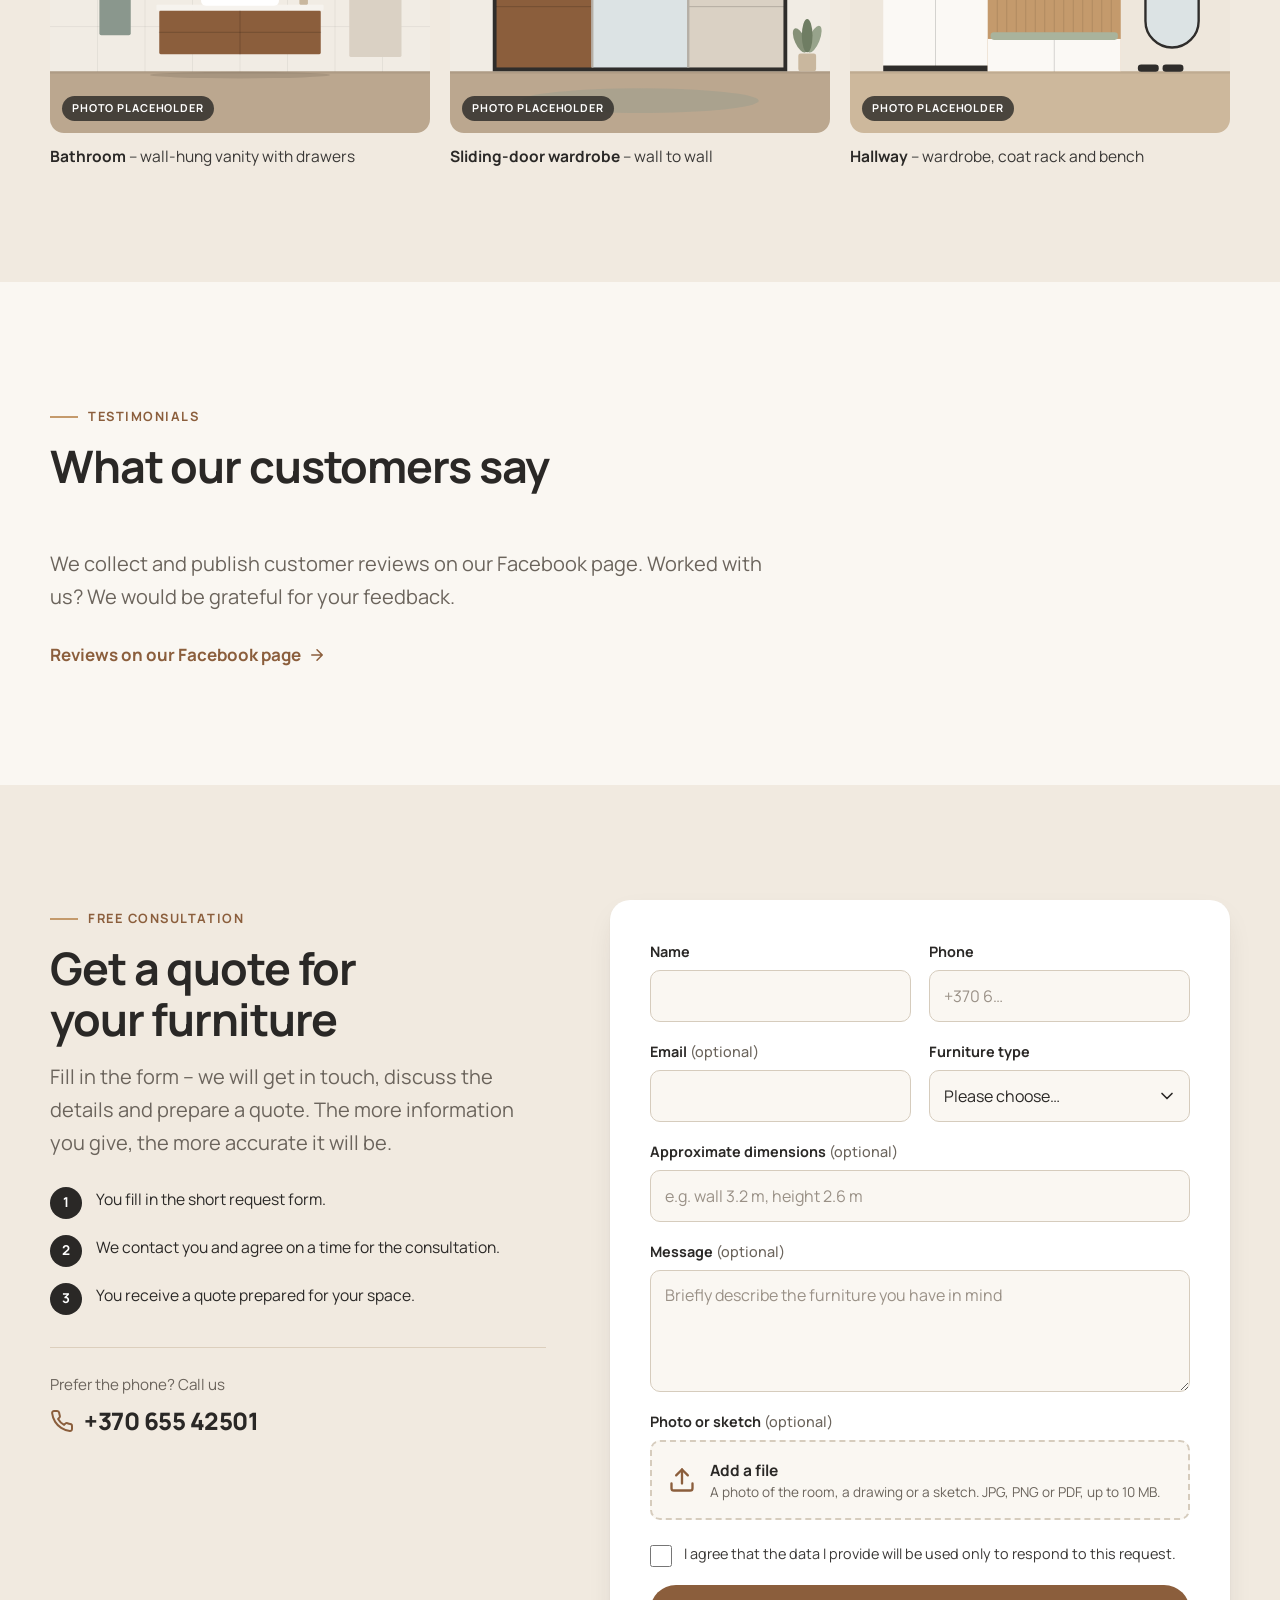
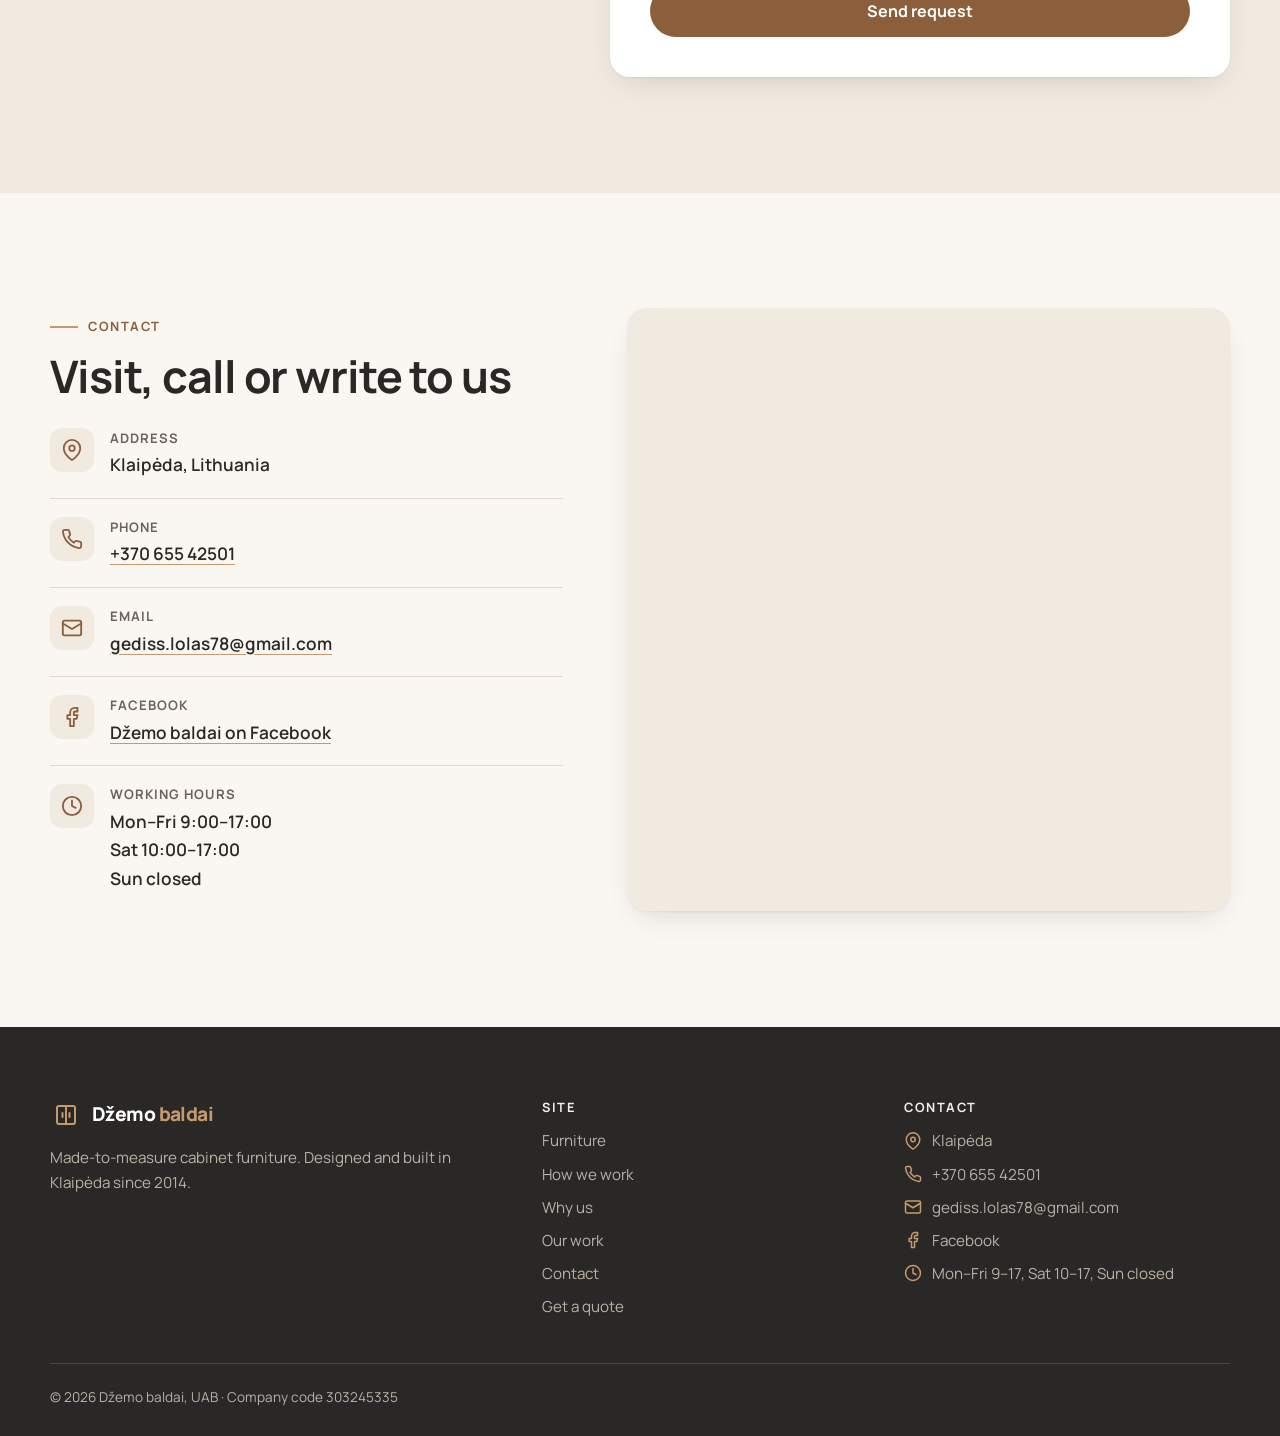
==== commit 6fe7f2b8: "Remove temporary-content notice above gallery Co-Authored-By: Claude Fable 5.2 <noreply@anthropic.co" ====
--- a/en/index.html
+++ b/en/index.html
@@ -281,8 +281,6 @@
         <h2>Furniture we have made</h2>
         <p class="lead">A few examples of our work. Choose a room type to browse.</p>
       </div>
-      <!-- TODO: ištrinkite šį pranešimą, kai įkelsite tikras nuotraukas -->
-      <p class="todo-note"><strong>Temporary content:</strong> these are sample illustrations and sample captions. Replace them with photos of real projects (see README).</p>
       <div class="filters" role="group" aria-label="Filter projects by room type">
         <button class="filter" type="button" data-filter="all" aria-pressed="true">All</button>
         <button class="filter" type="button" data-filter="virtuve" aria-pressed="false">Kitchens</button>
